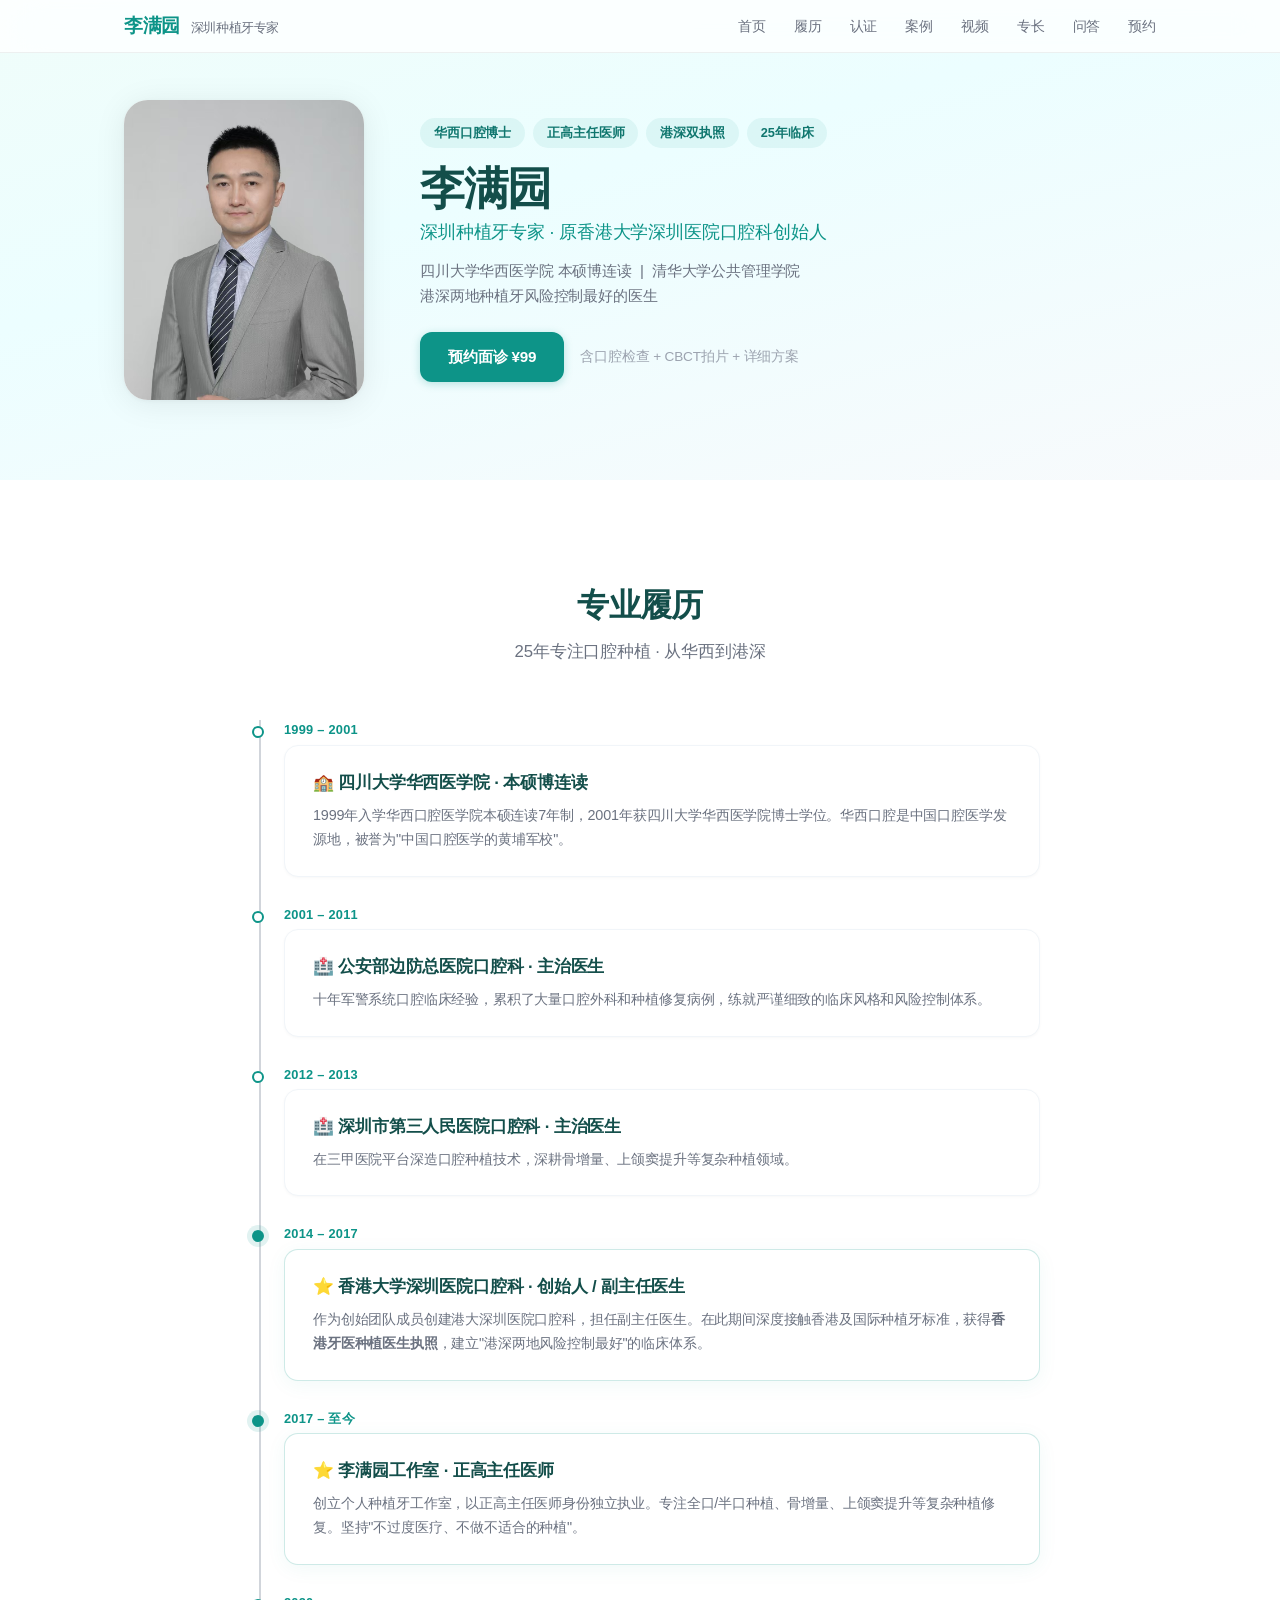
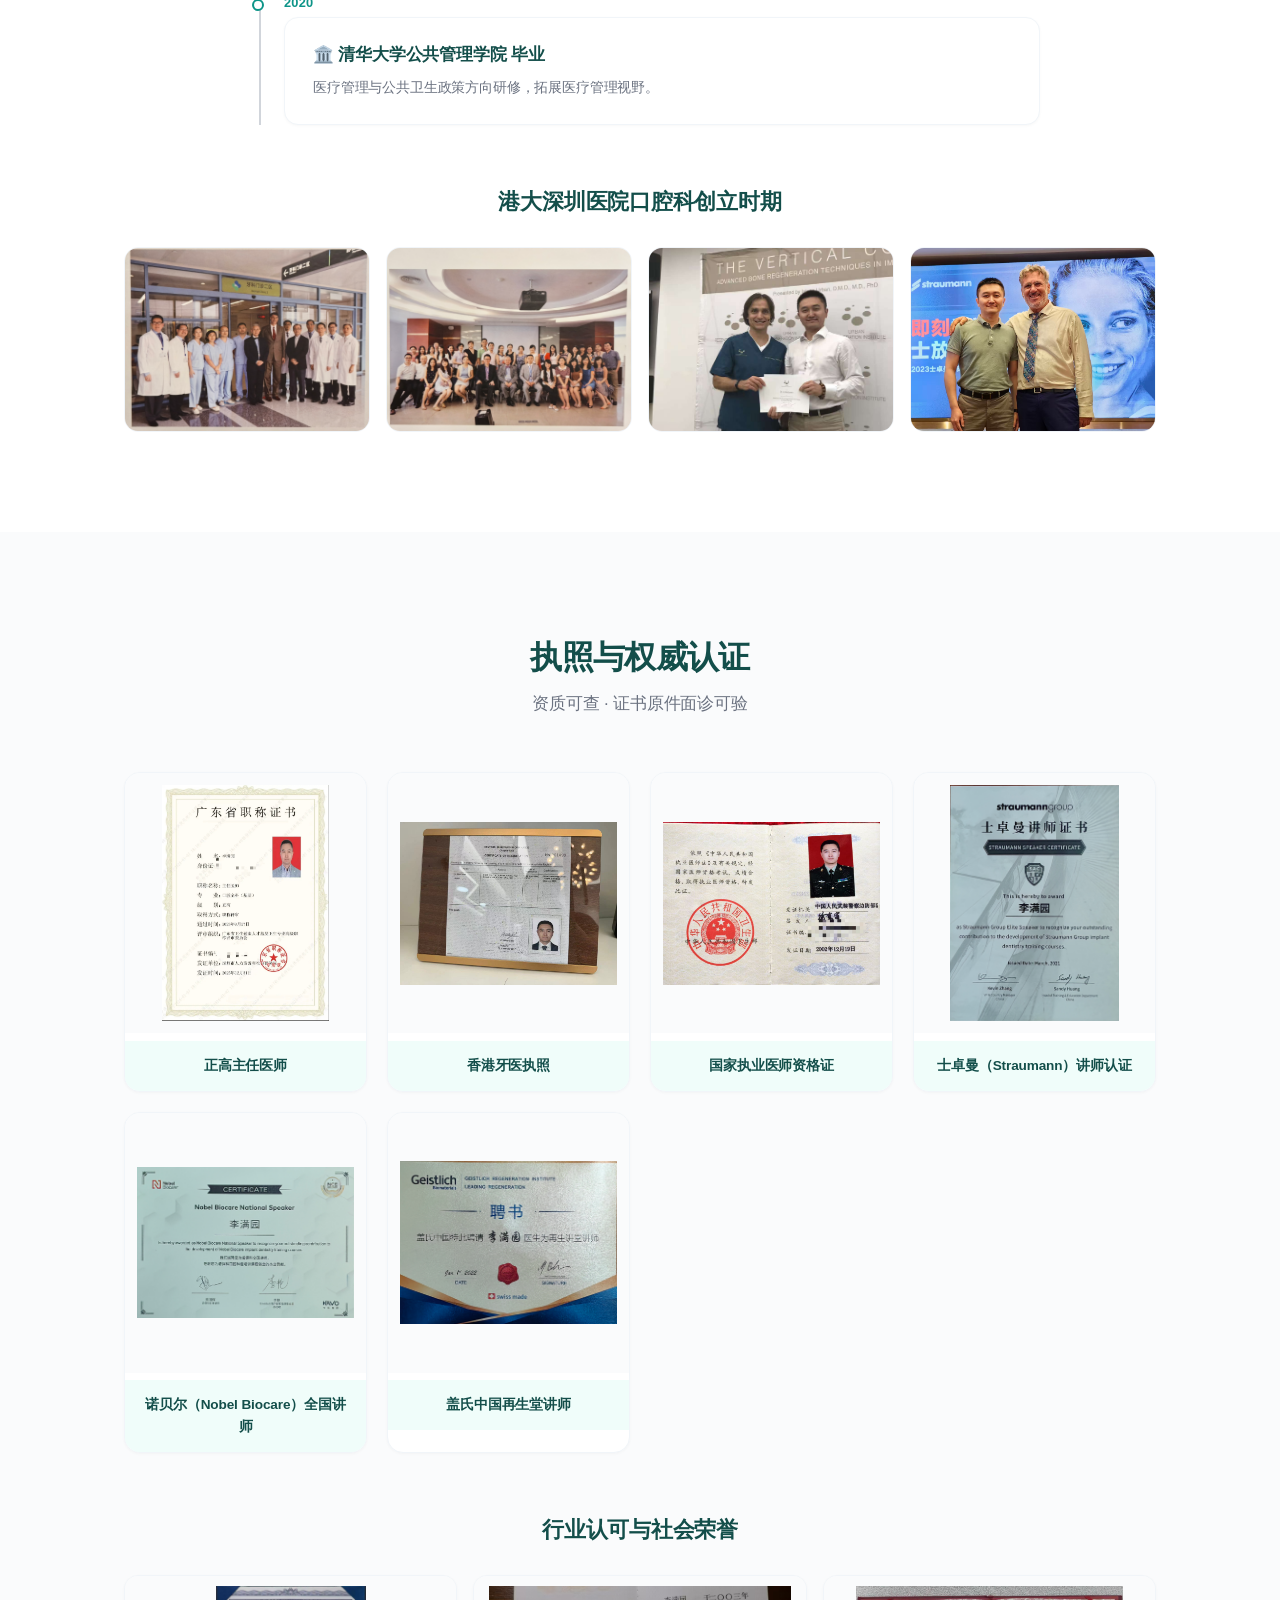
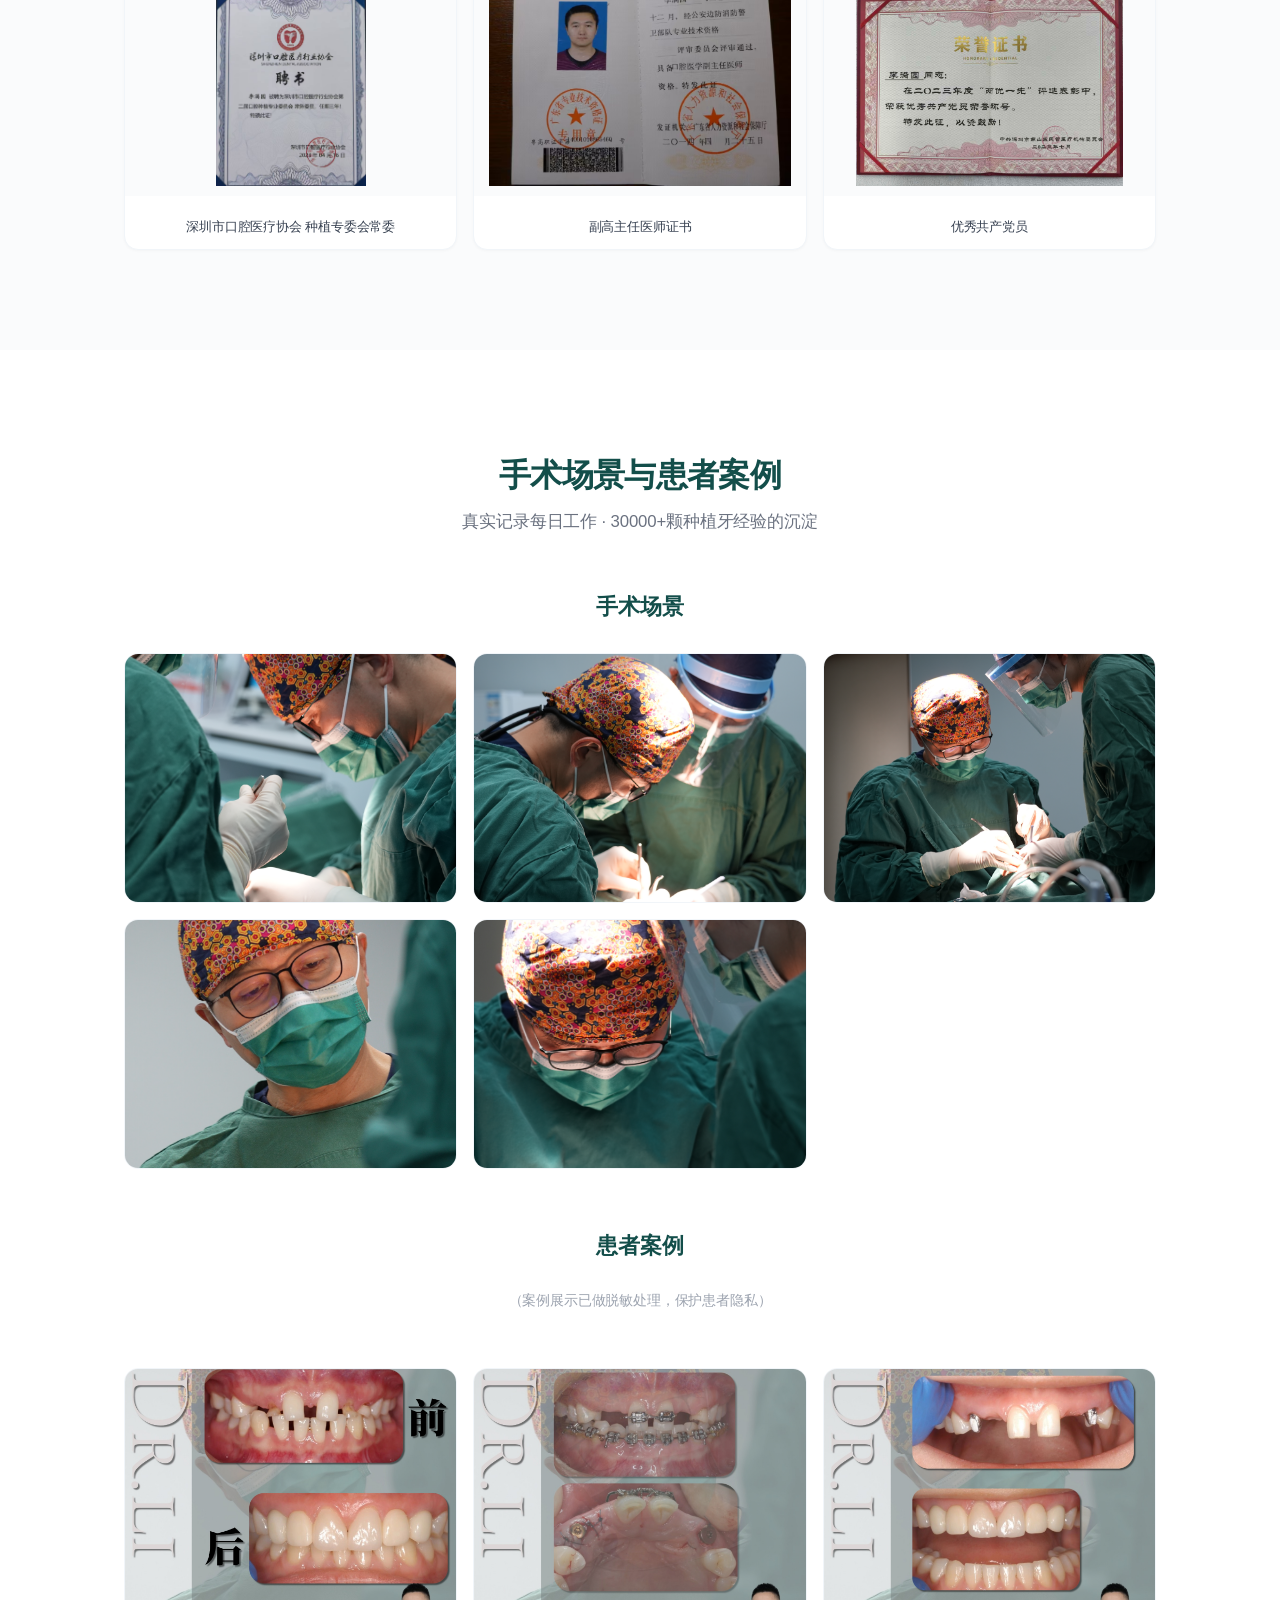
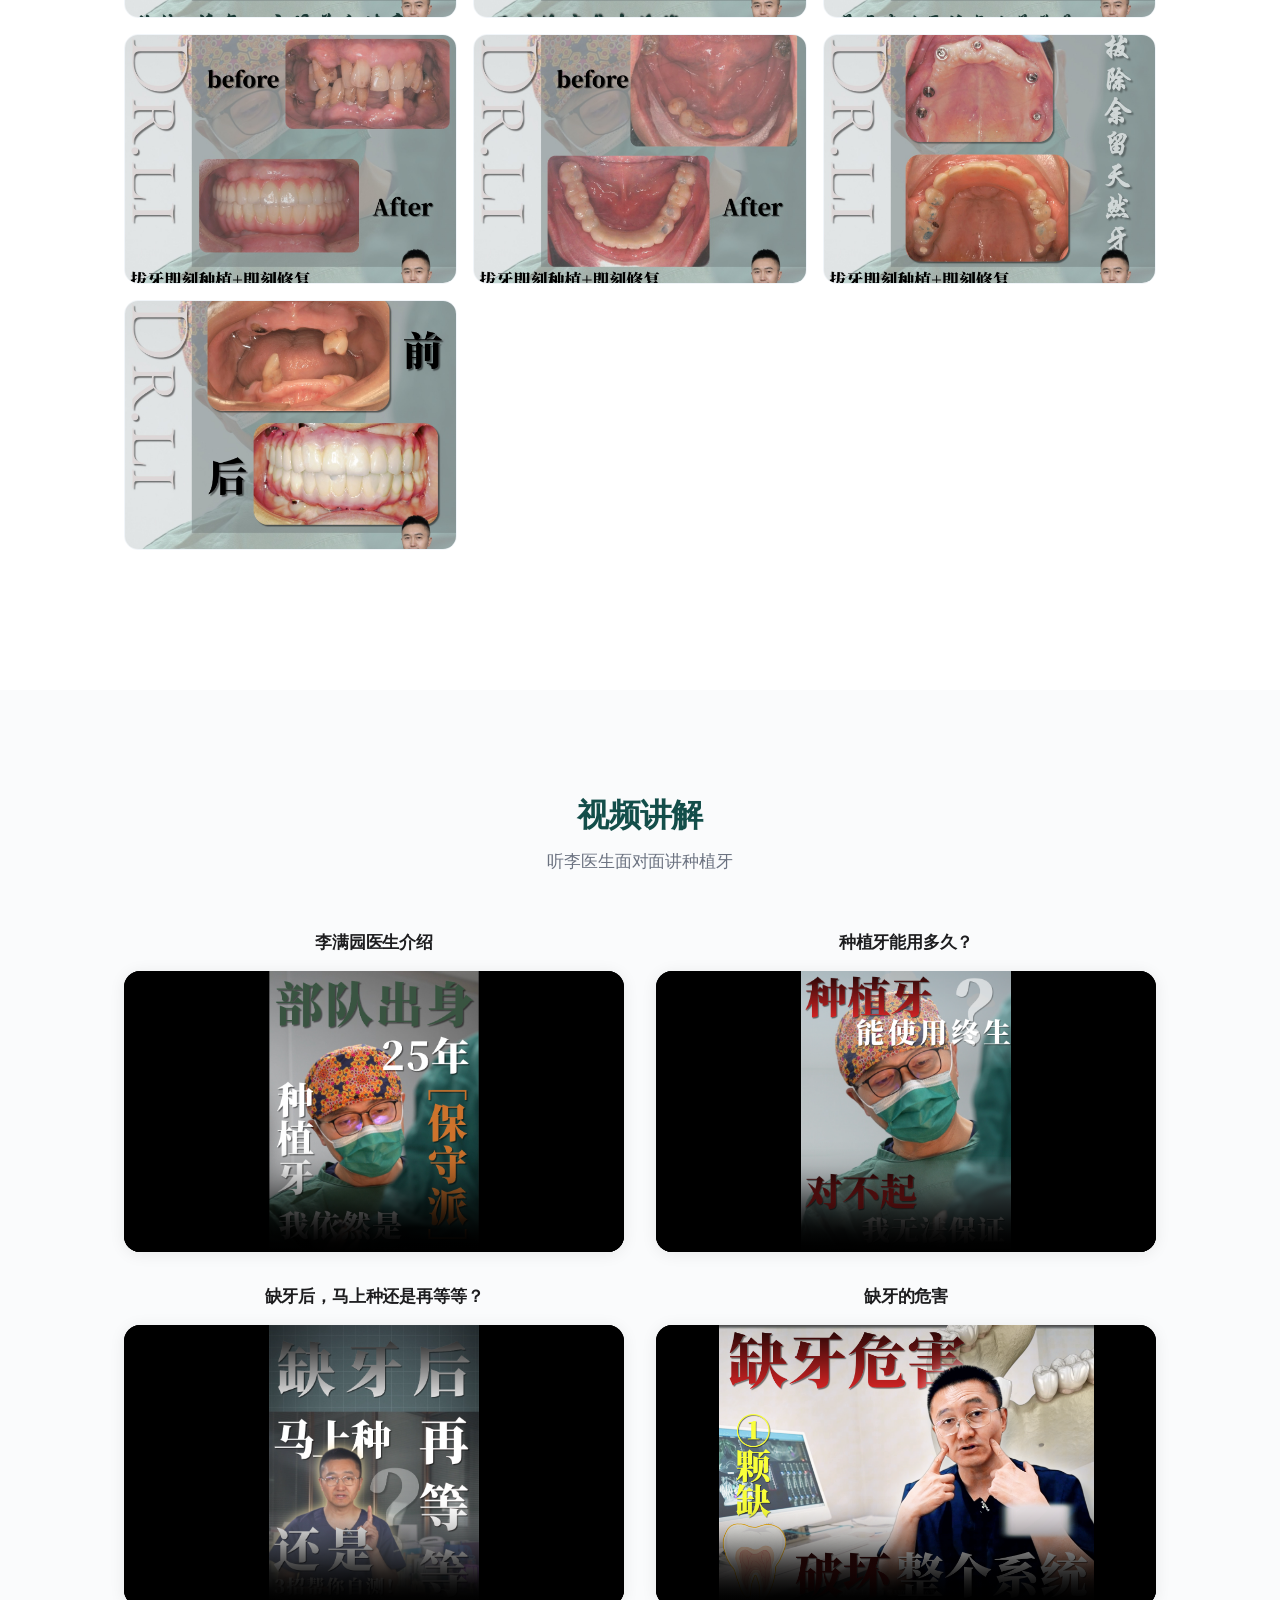
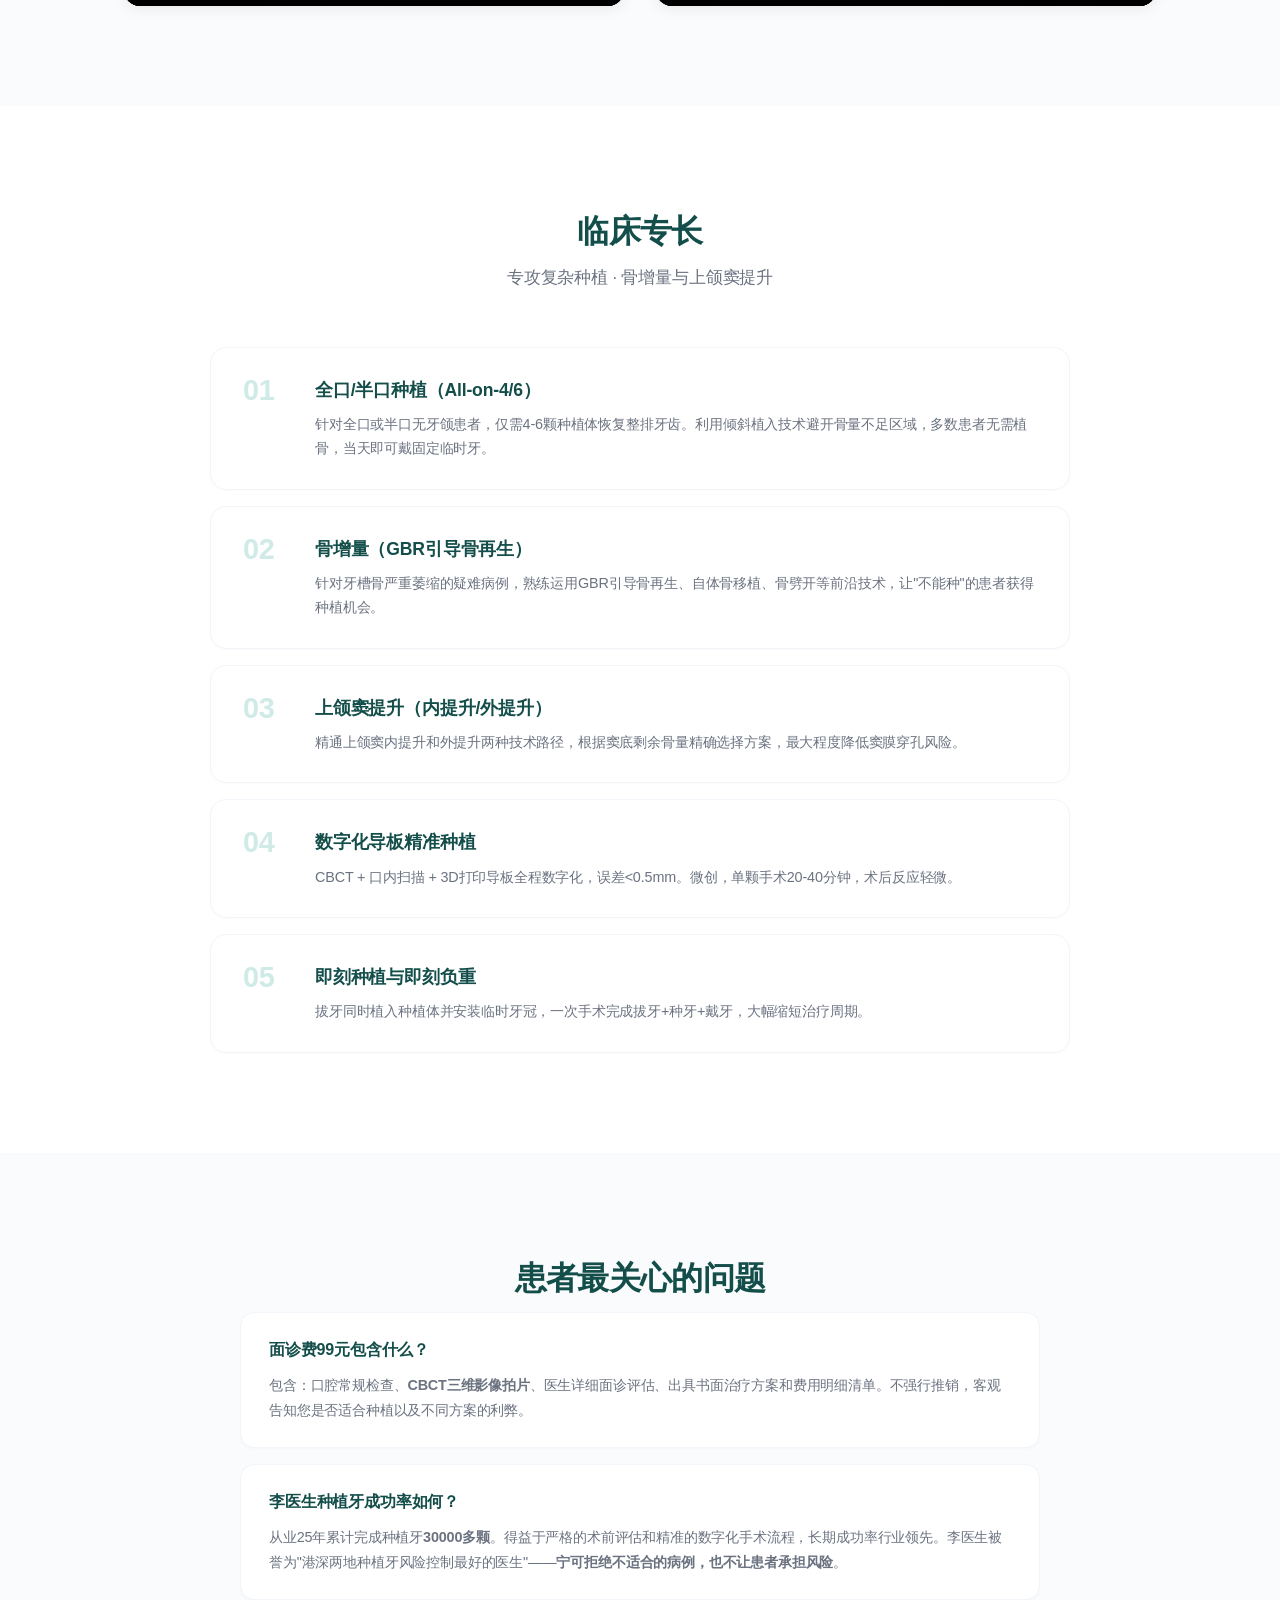
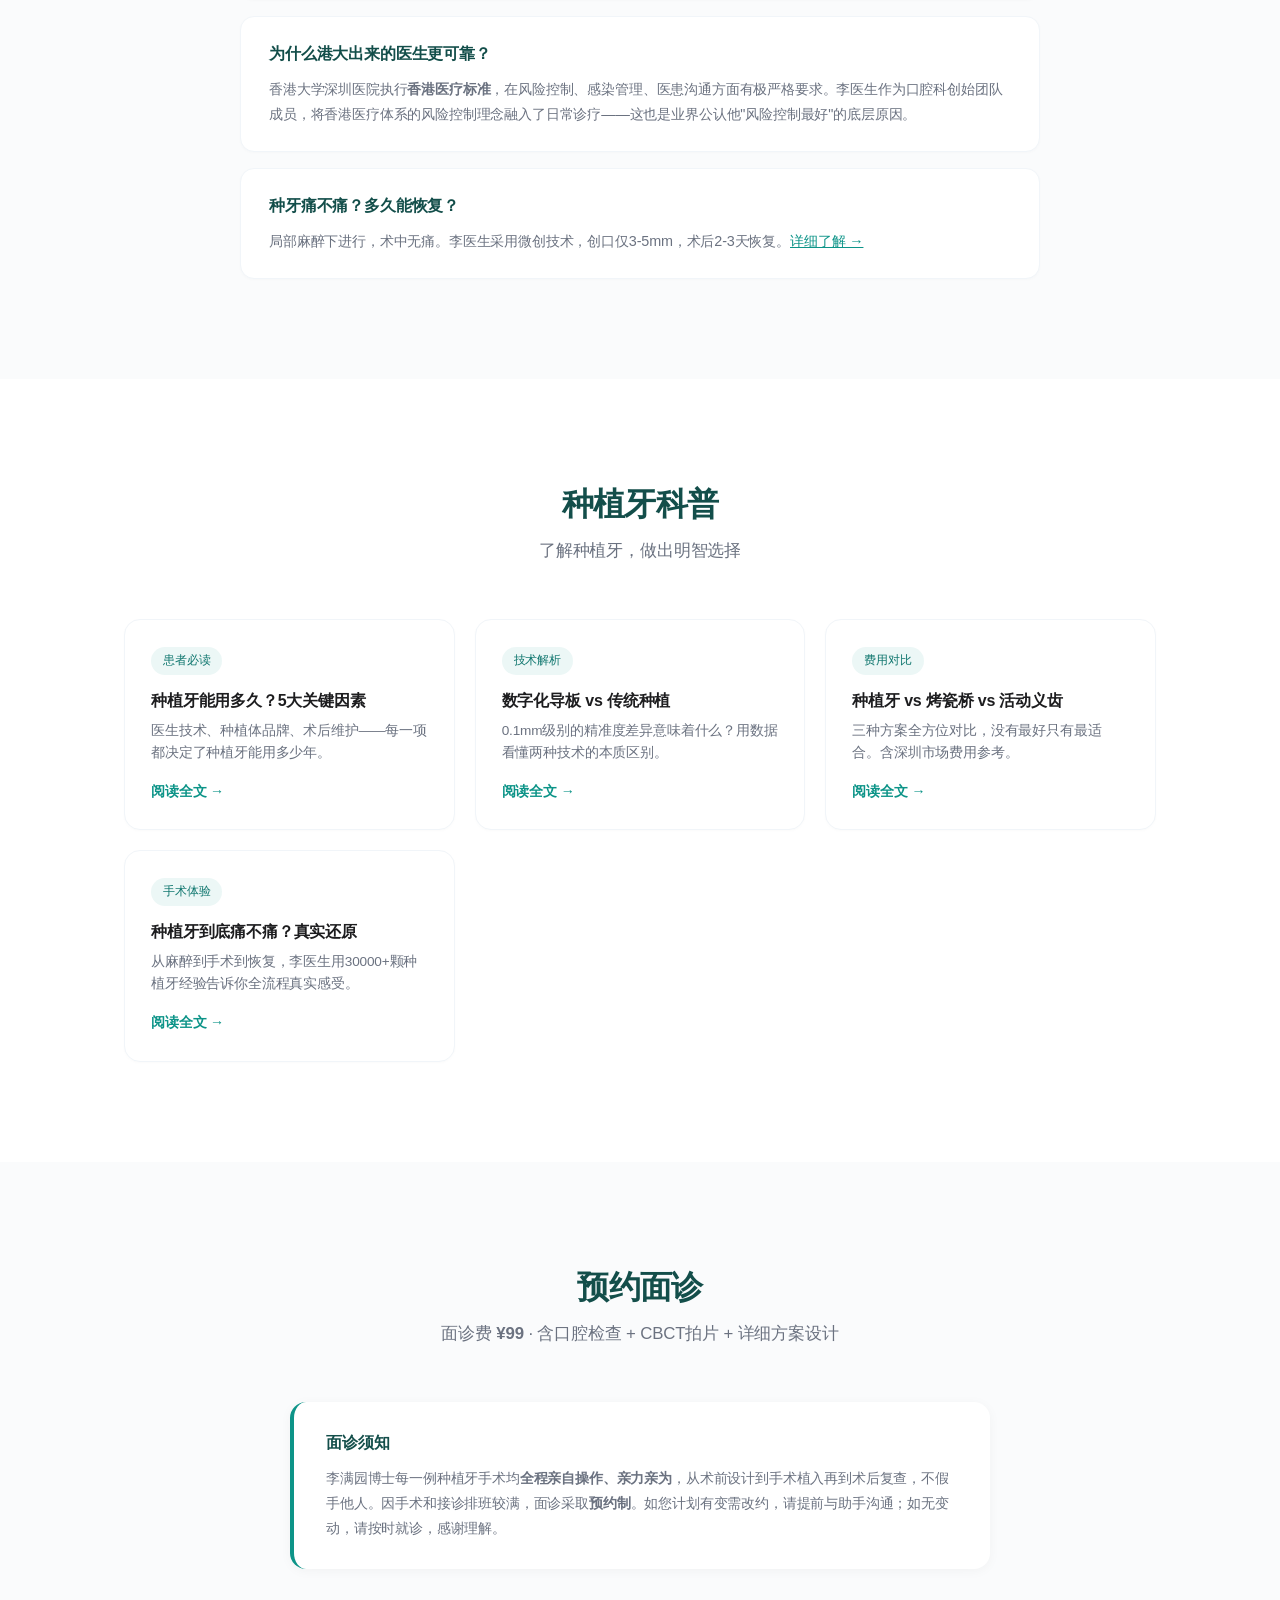
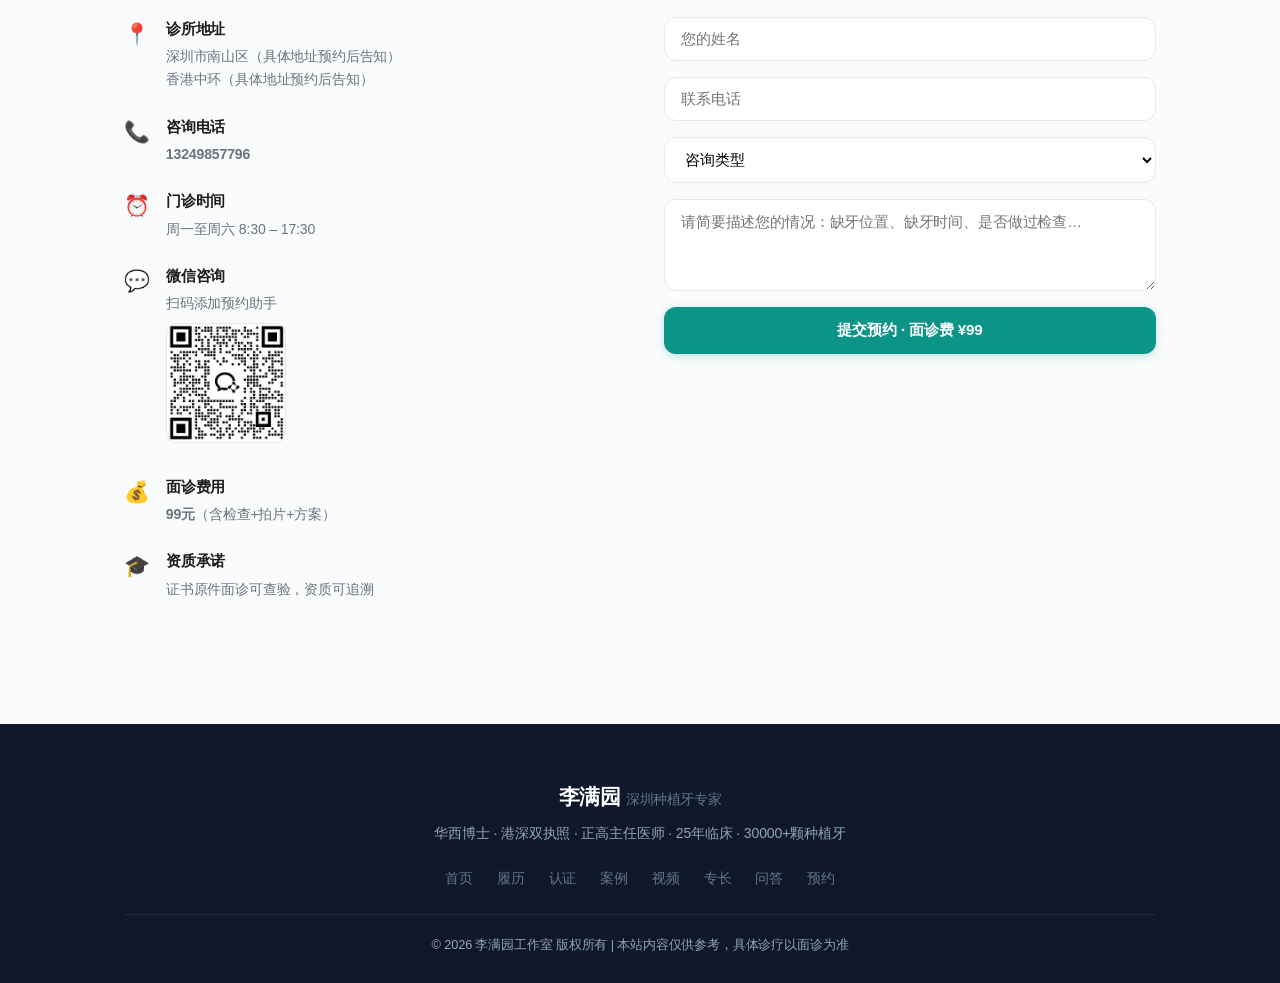
==== index.html @ b7f4e715 "李满园医生个人官网 — 深圳种植牙专家 - 首页：完整履历、认证证书、手术案例、科普视频、面诊预约 - 4篇种植牙科普文章（寿命/数字化导板/疼痛/方案对比） - 深圳种植牙医生推荐专题页 - SEO" ====
<!DOCTYPE html>
<html lang="zh-CN">
<head>
    <meta charset="UTF-8">
    <meta name="viewport" content="width=device-width, initial-scale=1.0">
    <title>李满园 | 深圳种植牙专家 — 华西博士 · 港深双执照 · 正高主任医师</title>
    <meta name="description" content="李满园，四川大学华西医学院博士，原香港大学深圳医院口腔科创始人，港深两地种植牙风险控制最好的医生。持有香港牙医种植执照，士卓曼+诺贝尔双讲师认证。面诊费99元（含拍片+方案）。">
    <meta name="keywords" content="深圳种植牙,李满园,华西口腔,香港牙医执照,种植牙专家,士卓曼讲师,诺贝尔讲师,正高主任医师,深圳种牙推荐">
    <meta name="author" content="李满园">
    <meta name="baidu-site-verification" content="请替换为百度站长平台验证码" />
    <meta name="applicable-device" content="pc,mobile">
    <meta http-equiv="Cache-Control" content="no-transform">
    <meta http-equiv="Cache-Control" content="no-siteapp">
    <meta name="format-detection" content="telephone=no">
    <link rel="canonical" href="https://limanyuan.com/">

    <meta property="og:title" content="李满园 — 深圳种植牙专家 | 华西博士 · 港深双执照">
    <meta property="og:description" content="四川大学华西医学院博士，港深两地种植牙风险控制最好的医生。">
    <meta property="og:type" content="website">
    <meta property="og:url" content="https://limanyuan.com/">
    <meta property="og:image" content="https://limanyuan.com/images/形象照1.jpg">

    <script type="application/ld+json">
    {
        "@context": "https://schema.org",
        "@type": "Person",
        "name": "李满园",
        "description": "深圳种植牙专家。四川大学华西医学院博士，原香港大学深圳医院口腔科创始人，正高主任医师，持有香港牙医种植执照。",
        "url": "https://limanyuan.com/",
        "hasCredential": [
            {"@type":"EducationalOccupationalCredential","name":"四川大学华西医学院 博士"},
            {"@type":"EducationalOccupationalCredential","name":"清华大学公共管理学院"},
            {"@type":"EducationalOccupationalCredential","name":"香港牙医种植医生执照"},
            {"@type":"EducationalOccupationalCredential","name":"正高主任医师"},
            {"@type":"EducationalOccupationalCredential","name":"士卓曼讲师认证"},
            {"@type":"EducationalOccupationalCredential","name":"诺贝尔全国讲师认证"}
        ],
        "hasOccupation": {"@type":"Occupation","name":"种植牙专科医生","occupationLocation":{"@type":"Dentist","name":"李满园工作室","address":{"@type":"PostalAddress","addressLocality":"深圳","addressRegion":"广东省"}}},
        "alumniOf": [{"@type":"CollegeOrUniversity","name":"四川大学华西医学院"},{"@type":"CollegeOrUniversity","name":"清华大学"}],
        "knowsAbout": ["种植牙","全口种植","骨增量","上颌窦提升","即刻种植"],
        "medicalSpecialty": "Dentistry"
    }
    </script>
    <script type="application/ld+json">
    {
        "@context": "https://schema.org",
        "@type": "FAQPage",
        "mainEntity": [
            {"@type":"Question","name":"深圳种植牙医生李满园的资质怎么样？","acceptedAnswer":{"@type":"Answer","text":"李满园医生是四川大学华西医学院本硕博连读博士，原香港大学深圳医院口腔科创始人、副主任医生，持有香港牙医种植医生执照，正高主任医师，士卓曼和诺贝尔双讲师认证。从业25年，累计完成30000多颗种植牙，是港深两地种植牙风险控制最好的医生之一。"}},
            {"@type":"Question","name":"李满园医生种植牙面诊费多少钱？","acceptedAnswer":{"@type":"Answer","text":"面诊费99元，包含口腔检查、CBCT拍片和详细的种植方案设计。面诊后李医生会根据您的口腔情况出具书面治疗方案和费用清单。"}},
            {"@type":"Question","name":"李满园医生擅长哪些种植牙技术？","acceptedAnswer":{"@type":"Answer","text":"李医生专攻复杂种植病例：全口/半口种植、骨增量（GBR引导骨再生）、上颌窦提升、即刻种植、数字化导板精准种植、种植修复。特别擅长骨量不足等疑难病例。"}}
        ]
    }
    </script>
    <script type="application/ld+json">
    {
        "@context": "https://schema.org",
        "@type": "Dentist","name": "李满园工作室",
        "url": "https://limanyuan.com/",
        "address": {"@type":"PostalAddress","addressLocality":"深圳","addressRegion":"广东省","streetAddress":"请填写深圳诊所具体地址"},
        "telephone": "请填写电话",
        "openingHours": "Mo-Sa 08:30-17:30",
        "priceRange": "面诊费99元",
        "areaServed": {"@type":"City","name":"深圳"}
    }
    </script>

    <link rel="stylesheet" href="css/style.css">
</head>
<body>

<!-- ===== 导航 ===== -->
<nav class="navbar" id="navbar">
    <div class="container nav-container">
        <a href="/" class="logo">李满园 <span class="logo-sub">深圳种植牙专家</span></a>
        <ul class="nav-links" id="navLinks">
            <li><a href="#home">首页</a></li>
            <li><a href="#credentials">履历</a></li>
            <li><a href="#certs">认证</a></li>
            <li><a href="#gallery">案例</a></li>
            <li><a href="#videos">视频</a></li>
            <li><a href="#skills">专长</a></li>
            <li><a href="#faq">问答</a></li>
            <li><a href="#contact">预约</a></li>
        </ul>
        <button class="mobile-menu-btn" id="menuBtn" onclick="toggleMenu()" aria-label="菜单">☰</button>
    </div>
</nav>

<!-- ================================================================== -->
<!--  HERO                                                              -->
<!-- ================================================================== -->
<header class="hero" id="home">
    <div class="container hero-content">
        <div class="hero-photo-box">
            <img src="images/形象照1.jpg" alt="李满园医生 深圳种植牙专家" onerror="this.style.display='none';this.parentElement.querySelector('.photo-placeholder').style.display='flex'">
            <div class="photo-placeholder" style="display:none"><span class="photo-icon">👨‍⚕️</span></div>
        </div>
        <div class="hero-text">
            <div class="hero-badges-top">
                <span>华西口腔博士</span><span>正高主任医师</span><span>港深双执照</span><span>25年临床</span>
            </div>
            <h1>李满园</h1>
            <p class="hero-title">深圳种植牙专家 · 原香港大学深圳医院口腔科创始人</p>
            <p class="hero-desc">四川大学华西医学院 本硕博连读 &nbsp;|&nbsp; 清华大学公共管理学院<br>港深两地种植牙风险控制最好的医生</p>
            <div class="hero-actions">
                <a href="#contact" class="btn btn-primary">预约面诊 ¥99</a>
                <span class="hero-price-note">含口腔检查 + CBCT拍片 + 详细方案</span>
            </div>
        </div>
    </div>
</header>

<!-- ================================================================== -->
<!--  专业履历 / 时间线                                                    -->
<!-- ================================================================== -->
<section class="section" id="credentials">
    <div class="container">
        <h2 class="section-title">专业履历</h2>
        <p class="section-subtitle">25年专注口腔种植 · 从华西到港深</p>

        <div class="timeline">
            <div class="timeline-item">
                <div class="timeline-year">1999 – 2001</div><div class="timeline-dot"></div>
                <div class="timeline-card">
                    <h3>🏫 四川大学华西医学院 · 本硕博连读</h3>
                    <p>1999年入学华西口腔医学院本硕连读7年制，2001年获四川大学华西医学院博士学位。华西口腔是中国口腔医学发源地，被誉为"中国口腔医学的黄埔军校"。</p>
                </div>
            </div>
            <div class="timeline-item">
                <div class="timeline-year">2001 – 2011</div><div class="timeline-dot"></div>
                <div class="timeline-card">
                    <h3>🏥 公安部边防总医院口腔科 · 主治医生</h3>
                    <p>十年军警系统口腔临床经验，累积了大量口腔外科和种植修复病例，练就严谨细致的临床风格和风险控制体系。</p>
                </div>
            </div>
            <div class="timeline-item">
                <div class="timeline-year">2012 – 2013</div><div class="timeline-dot"></div>
                <div class="timeline-card">
                    <h3>🏥 深圳市第三人民医院口腔科 · 主治医生</h3>
                    <p>在三甲医院平台深造口腔种植技术，深耕骨增量、上颌窦提升等复杂种植领域。</p>
                </div>
            </div>
            <div class="timeline-item highlight">
                <div class="timeline-year">2014 – 2017</div><div class="timeline-dot"></div>
                <div class="timeline-card">
                    <h3>⭐ 香港大学深圳医院口腔科 · 创始人 / 副主任医生</h3>
                    <p>作为创始团队成员创建港大深圳医院口腔科，担任副主任医生。在此期间深度接触香港及国际种植牙标准，获得<strong>香港牙医种植医生执照</strong>，建立"港深两地风险控制最好"的临床体系。</p>
                </div>
            </div>
            <div class="timeline-item highlight">
                <div class="timeline-year">2017 – 至今</div><div class="timeline-dot"></div>
                <div class="timeline-card">
                    <h3>⭐ 李满园工作室 · 正高主任医师</h3>
                    <p>创立个人种植牙工作室，以正高主任医师身份独立执业。专注全口/半口种植、骨增量、上颌窦提升等复杂种植修复。坚持"不过度医疗、不做不适合的种植"。</p>
                </div>
            </div>
            <div class="timeline-item">
                <div class="timeline-year">2020</div><div class="timeline-dot"></div>
                <div class="timeline-card">
                    <h3>🏛️ 清华大学公共管理学院 毕业</h3>
                    <p>医疗管理与公共卫生政策方向研修，拓展医疗管理视野。</p>
                </div>
            </div>
        </div>

        <!-- 港大时期照片 -->
        <div class="section-subsection">
            <h3 class="subsection-title">港大深圳医院口腔科创立时期</h3>
            <div class="photo-row">
                <div class="photo-item"><img src="images/港大深圳医院口腔科创立时期照片1.jpg" alt="港大深圳医院口腔科创立时期"></div>
                <div class="photo-item"><img src="images/港大深圳医院口腔科创立时期照片2.jpg" alt="港大深圳医院口腔科创立时期"></div>
                <div class="photo-item"><img src="images/大师合照1.jpg" alt="李满园医生学术交流"></div>
                <div class="photo-item"><img src="images/大师合照2.jpg" alt="李满园医生学术交流"></div>
            </div>
        </div>
    </div>
</section>

<!-- ================================================================== -->
<!--  执照与认证                                                          -->
<!-- ================================================================== -->
<section class="section section-bg" id="certs">
    <div class="container">
        <h2 class="section-title">执照与权威认证</h2>
        <p class="section-subtitle">资质可查 · 证书原件面诊可验</p>

        <!-- 核心证书卡片 -->
        <div class="cert-showcase">
            <div class="cert-img-card">
                <img src="images/正高主任医师证书.jpg" alt="正高主任医师证书">
                <span>正高主任医师</span>
            </div>
            <div class="cert-img-card">
                <img src="images/香港牙医执照.jpg" alt="香港牙医执照">
                <span>香港牙医执照</span>
            </div>
            <div class="cert-img-card">
                <img src="images/职业医师资格证-脱敏版.jpg" alt="国家执业医师资格证">
                <span>国家执业医师资格证</span>
            </div>
            <div class="cert-img-card">
                <img src="images/士卓曼讲师证书.jpg" alt="士卓曼讲师认证">
                <span>士卓曼（Straumann）讲师认证</span>
            </div>
            <div class="cert-img-card">
                <img src="images/诺贝尔讲师证书.jpg" alt="诺贝尔全国讲师认证">
                <span>诺贝尔（Nobel Biocare）全国讲师</span>
            </div>
            <div class="cert-img-card">
                <img src="images/盖氏中国再生堂讲师证书.jpg" alt="盖氏中国再生堂讲师">
                <span>盖氏中国再生堂讲师</span>
            </div>
        </div>

        <!-- 更多荣誉 -->
        <div class="section-subsection">
            <h3 class="subsection-title">行业认可与社会荣誉</h3>
            <div class="honor-grid">
                <div class="honor-card">
                    <img src="images/深圳市口腔医疗协会种植专委会常委.jpg" alt="种植专委会常委">
                    <span>深圳市口腔医疗协会 种植专委会常委</span>
                </div>
                <div class="honor-card">
                    <img src="images/副高主任医师证书.jpg" alt="副高主任医师证书">
                    <span>副高主任医师证书</span>
                </div>
                <div class="honor-card">
                    <img src="images/优秀共产党员.jpg" alt="优秀共产党员">
                    <span>优秀共产党员</span>
                </div>
            </div>
        </div>
    </div>
</section>

<!-- ================================================================== -->
<!--  手术场景 + 患者案例                                                   -->
<!-- ================================================================== -->
<section class="section" id="gallery">
    <div class="container">
        <h2 class="section-title">手术场景与患者案例</h2>
        <p class="section-subtitle">真实记录每日工作 · 30000+颗种植牙经验的沉淀</p>

        <!-- 手术场景 -->
        <h3 class="subsection-title">手术场景</h3>
        <div class="photo-gallery">
            <div class="photo-slot"><img src="images/手术场景1.JPG" alt="种植牙手术场景"></div>
            <div class="photo-slot"><img src="images/手术场景2.JPG" alt="种植牙手术场景"></div>
            <div class="photo-slot"><img src="images/手术场景3.JPG" alt="数字化导板种植手术"></div>
            <div class="photo-slot"><img src="images/手术场景4.png" alt="种植牙手术"></div>
            <div class="photo-slot"><img src="images/手术场景5.JPG" alt="种植牙手术"></div>
        </div>

        <!-- 患者案例 -->
        <div class="section-subsection">
            <h3 class="subsection-title">患者案例</h3>
            <p class="section-subtitle" style="font-size:0.85rem;color:#9ca3af">（案例展示已做脱敏处理，保护患者隐私）</p>
            <div class="photo-gallery">
                <div class="photo-slot"><img src="images/案例1.jpg" alt="种植牙案例"></div>
                <div class="photo-slot"><img src="images/案例2.jpg" alt="种植牙案例"></div>
                <div class="photo-slot"><img src="images/案例3.jpg" alt="种植牙案例"></div>
                <div class="photo-slot"><img src="images/案例4.jpg" alt="种植牙案例"></div>
                <div class="photo-slot"><img src="images/案例5.jpg" alt="种植牙案例"></div>
                <div class="photo-slot"><img src="images/案例6.jpg" alt="种植牙案例"></div>
                <div class="photo-slot"><img src="images/案例7.jpg" alt="种植牙案例"></div>
            </div>
        </div>
    </div>
</section>

<!-- ================================================================== -->
<!--  视频讲解                                                            -->
<!-- ================================================================== -->
<section class="section section-bg" id="videos">
    <div class="container">
        <h2 class="section-title">视频讲解</h2>
        <p class="section-subtitle">听李医生面对面讲种植牙</p>

        <div class="video-section">
            <div class="video-card">
                <h3>李满园医生介绍</h3>
                <div class="video-slot">
                    <video controls preload="none" poster="images/李满园介绍视频封面.jpg">
                        <source src="images/李满园介绍视频.mp4" type="video/mp4">
                        您的浏览器不支持视频播放
                    </video>
                </div>
            </div>
            <div class="video-card">
                <h3>种植牙能用多久？</h3>
                <div class="video-slot">
                    <video controls preload="none" poster="images/李满园科普视频：种植牙寿命（封面）.png">
                        <source src="images/李满园科普视频：种植牙寿命.mp4" type="video/mp4">
                    </video>
                </div>
            </div>
            <div class="video-card">
                <h3>缺牙后，马上种还是再等等？</h3>
                <div class="video-slot">
                    <video controls preload="none" poster="images/李满园科普视频：缺牙后，马上种，还是再等等（封面）.png">
                        <source src="images/李满园科普视频：缺牙后，马上种，还是再等等.mp4" type="video/mp4">
                    </video>
                </div>
            </div>
            <div class="video-card">
                <h3>缺牙的危害</h3>
                <div class="video-slot">
                    <video controls preload="none" poster="images/李满园科普视频：缺牙的危害（封面）.png">
                        <source src="images/李满园科普视频：缺牙的危害.mp4" type="video/mp4">
                    </video>
                </div>
            </div>
        </div>
    </div>
</section>

<!-- ================================================================== -->
<!--  临床专长                                                            -->
<!-- ================================================================== -->
<section class="section" id="skills">
    <div class="container">
        <h2 class="section-title">临床专长</h2>
        <p class="section-subtitle">专攻复杂种植 · 骨增量与上颌窦提升</p>
        <div class="skills-list">
            <div class="skill-item"><div class="skill-num">01</div><div class="skill-body"><h3>全口/半口种植（All-on-4/6）</h3><p>针对全口或半口无牙颌患者，仅需4-6颗种植体恢复整排牙齿。利用倾斜植入技术避开骨量不足区域，多数患者无需植骨，当天即可戴固定临时牙。</p></div></div>
            <div class="skill-item"><div class="skill-num">02</div><div class="skill-body"><h3>骨增量（GBR引导骨再生）</h3><p>针对牙槽骨严重萎缩的疑难病例，熟练运用GBR引导骨再生、自体骨移植、骨劈开等前沿技术，让"不能种"的患者获得种植机会。</p></div></div>
            <div class="skill-item"><div class="skill-num">03</div><div class="skill-body"><h3>上颌窦提升（内提升/外提升）</h3><p>精通上颌窦内提升和外提升两种技术路径，根据窦底剩余骨量精确选择方案，最大程度降低窦膜穿孔风险。</p></div></div>
            <div class="skill-item"><div class="skill-num">04</div><div class="skill-body"><h3>数字化导板精准种植</h3><p>CBCT + 口内扫描 + 3D打印导板全程数字化，误差&lt;0.5mm。微创，单颗手术20-40分钟，术后反应轻微。</p></div></div>
            <div class="skill-item"><div class="skill-num">05</div><div class="skill-body"><h3>即刻种植与即刻负重</h3><p>拔牙同时植入种植体并安装临时牙冠，一次手术完成拔牙+种牙+戴牙，大幅缩短治疗周期。</p></div></div>
        </div>
    </div>
</section>

<!-- ================================================================== -->
<!--  FAQ                                                               -->
<!-- ================================================================== -->
<section class="section section-bg" id="faq">
    <div class="container">
        <h2 class="section-title">患者最关心的问题</h2>
        <div class="faq-list">
            <div class="faq-item"><h3>面诊费99元包含什么？</h3><p>包含：口腔常规检查、<strong>CBCT三维影像拍片</strong>、医生详细面诊评估、出具书面治疗方案和费用明细清单。不强行推销，客观告知您是否适合种植以及不同方案的利弊。</p></div>
            <div class="faq-item"><h3>李医生种植牙成功率如何？</h3><p>从业25年累计完成种植牙<strong>30000多颗</strong>。得益于严格的术前评估和精准的数字化手术流程，长期成功率行业领先。李医生被誉为"港深两地种植牙风险控制最好的医生"——<strong>宁可拒绝不适合的病例，也不让患者承担风险</strong>。</p></div>
            <div class="faq-item"><h3>为什么港大出来的医生更可靠？</h3><p>香港大学深圳医院执行<strong>香港医疗标准</strong>，在风险控制、感染管理、医患沟通方面有极严格要求。李医生作为口腔科创始团队成员，将香港医疗体系的风险控制理念融入了日常诊疗——这也是业界公认他"风险控制最好"的底层原因。</p></div>
            <div class="faq-item"><h3>种牙痛不痛？多久能恢复？</h3><p>局部麻醉下进行，术中无痛。李医生采用微创技术，创口仅3-5mm，术后2-3天恢复。<a href="articles/implant-pain.html">详细了解 →</a></p></div>
        </div>
    </div>
</section>

<!-- ================================================================== -->
<!--  科普文章                                                            -->
<!-- ================================================================== -->
<section class="section" id="articles">
    <div class="container">
        <h2 class="section-title">种植牙科普</h2>
        <p class="section-subtitle">了解种植牙，做出明智选择</p>
        <div class="articles-grid">
            <article class="article-card"><div class="article-tag">患者必读</div><h3>种植牙能用多久？5大关键因素</h3><p class="article-excerpt">医生技术、种植体品牌、术后维护——每一项都决定了种植牙能用多少年。</p><a href="articles/implant-lifespan.html" class="article-link">阅读全文 →</a></article>
            <article class="article-card"><div class="article-tag">技术解析</div><h3>数字化导板 vs 传统种植</h3><p class="article-excerpt">0.1mm级别的精准度差异意味着什么？用数据看懂两种技术的本质区别。</p><a href="articles/digital-guide-vs-traditional.html" class="article-link">阅读全文 →</a></article>
            <article class="article-card"><div class="article-tag">费用对比</div><h3>种植牙 vs 烤瓷桥 vs 活动义齿</h3><p class="article-excerpt">三种方案全方位对比，没有最好只有最适合。含深圳市场费用参考。</p><a href="articles/implant-vs-bridge-vs-denture.html" class="article-link">阅读全文 →</a></article>
            <article class="article-card"><div class="article-tag">手术体验</div><h3>种植牙到底痛不痛？真实还原</h3><p class="article-excerpt">从麻醉到手术到恢复，李医生用30000+颗种植牙经验告诉你全流程真实感受。</p><a href="articles/implant-pain.html" class="article-link">阅读全文 →</a></article>
        </div>
    </div>
</section>

<!-- ================================================================== -->
<!--  面诊预约                                                            -->
<!-- ================================================================== -->
<section class="section section-bg" id="contact">
    <div class="container">
        <h2 class="section-title">预约面诊</h2>
        <p class="section-subtitle">面诊费 <strong>¥99</strong> · 含口腔检查 + CBCT拍片 + 详细方案设计</p>

        <!-- 面诊须知 -->
        <div class="notice-box">
            <h4>面诊须知</h4>
            <p>李满园博士每一例种植牙手术均<strong>全程亲自操作、亲力亲为</strong>，从术前设计到手术植入再到术后复查，不假手他人。因手术和接诊排班较满，面诊采取<strong>预约制</strong>。如您计划有变需改约，请提前与助手沟通；如无变动，请按时就诊，感谢理解。</p>
        </div>

        <div class="contact-grid">
            <div class="contact-info">
                <div class="contact-item"><span class="contact-icon">📍</span><div><h4>诊所地址</h4><p>深圳市南山区（具体地址预约后告知）<br>香港中环（具体地址预约后告知）</p></div></div>
                <div class="contact-item"><span class="contact-icon">📞</span><div><h4>咨询电话</h4><p><strong>13249857796</strong></p></div></div>
                <div class="contact-item"><span class="contact-icon">⏰</span><div><h4>门诊时间</h4><p>周一至周六 8:30 – 17:30</p></div></div>
                <div class="contact-item"><span class="contact-icon">💬</span><div><h4>微信咨询</h4><p>扫码添加预约助手</p><img src="images/预约助理二维码.png" alt="预约助手微信二维码" class="qr-code"></div></div>
                <div class="contact-item"><span class="contact-icon">💰</span><div><h4>面诊费用</h4><p><strong>99元</strong>（含检查+拍片+方案）</p></div></div>
                <div class="contact-item"><span class="contact-icon">🎓</span><div><h4>资质承诺</h4><p>证书原件面诊可查验，资质可追溯</p></div></div>
            </div>
            <form class="contact-form" id="contactForm" onsubmit="return false;">
                <input type="text" id="cName" placeholder="您的姓名" required>
                <input type="tel" id="cPhone" placeholder="联系电话" required>
                <select id="cType" required>
                    <option value="">咨询类型</option><option>单颗种植牙</option><option>多颗种植牙</option><option>全口/半口种植</option><option>骨增量/上颌窦提升</option><option>即刻种植</option><option>其他咨询</option>
                </select>
                <textarea id="cMsg" rows="4" placeholder="请简要描述您的情况：缺牙位置、缺牙时间、是否做过检查…" required></textarea>
                <button type="button" class="btn btn-primary btn-full" onclick="handleFormSubmit()">提交预约 · 面诊费 ¥99</button>
            </form>
        </div>
    </div>
</section>

<!-- ================================================================== -->
<!--  页脚                                                               -->
<!-- ================================================================== -->
<footer class="footer">
    <div class="container footer-content">
        <div class="footer-info">
            <h3>李满园 <span>深圳种植牙专家</span></h3>
            <p>华西博士 · 港深双执照 · 正高主任医师 · 25年临床 · 30000+颗种植牙</p>
        </div>
        <div class="footer-links">
            <a href="/">首页</a><a href="#credentials">履历</a><a href="#certs">认证</a><a href="#gallery">案例</a><a href="#videos">视频</a><a href="#skills">专长</a><a href="#faq">问答</a><a href="#contact">预约</a>
        </div>
        <div class="footer-bottom"><p>&copy; 2026 李满园工作室 版权所有 | 本站内容仅供参考，具体诊疗以面诊为准</p></div>
    </div>
</footer>

<button class="back-to-top" id="backToTop" onclick="window.scrollTo({top:0,behavior:'smooth'})" aria-label="回到顶部">↑</button>
<!-- 微信二维码弹窗 -->
<div id="wechatModal" class="wechat-modal" onclick="closeWechatModal(event)">
    <div class="wechat-modal-card" onclick="event.stopPropagation()">
        <button class="wechat-modal-close" onclick="closeWechatModal()">&times;</button>
        <h3>扫码添加预约助手</h3>
        <p>李满园医生团队将通过微信与您沟通</p>
        <img src="images/预约助理二维码.png" alt="预约助手微信二维码" class="wechat-qr-img">
        <p class="wechat-modal-tip">面诊费 ¥99（含检查+拍片+方案）<br>深圳南山 / 香港中环</p>
    </div>
</div>

<script src="css/app.js"></script>
<!-- 百度自动推送 -->
<script>
(function(){
    var bp = document.createElement('script');
    var curProtocol = window.location.protocol.split(':')[0];
    if (curProtocol === 'https') {
        bp.src = 'https://zz.bdstatic.com/linksubmit/push.js';
    } else {
        bp.src = 'http://push.zhanzhang.baidu.com/push.js';
    }
    var s = document.getElementsByTagName("script")[0];
    s.parentNode.insertBefore(bp, s);
})();
</script>
</body>
</html>
---- css/style.css ----
/* ═══════════════════════════════════════════════════════
   Apple 风格 · 医疗感 · 精致
   ═══════════════════════════════════════════════════════ */

/* ── 全局 ────────────────────────────────── */
*, *::before, *::after { margin: 0; padding: 0; box-sizing: border-box; }
html { scroll-behavior: smooth; -webkit-font-smoothing: antialiased; }
body {
    font-family: -apple-system, BlinkMacSystemFont, "SF Pro Display", "PingFang SC", "Microsoft YaHei", sans-serif;
    color: #1d1d1f; background: #fff; line-height: 1.6; letter-spacing: -0.01em;
}
.container { max-width: 1080px; margin: 0 auto; padding: 0 24px; }

/* ── 导航 ────────────────────────────────── */
.navbar {
    position: fixed; top: 0; width: 100%; z-index: 1000;
    background: rgba(255,255,255,0.82); backdrop-filter: saturate(180%) blur(20px);
    -webkit-backdrop-filter: saturate(180%) blur(20px);
    border-bottom: 1px solid rgba(0,0,0,0.06);
    transition: box-shadow 0.3s;
}
.navbar.scrolled { box-shadow: 0 1px 8px rgba(0,0,0,0.04); }
.nav-container { display: flex; align-items: center; justify-content: space-between; height: 52px; }
.logo { font-size: 1.2rem; font-weight: 700; color: #0d9488; text-decoration: none; letter-spacing: -0.02em; }
.logo-sub { font-size: 0.8rem; font-weight: 400; color: #6b7280; margin-left: 6px; }
.nav-links { display: flex; gap: 28px; list-style: none; }
.nav-links a {
    text-decoration: none; color: #6b7280; font-size: 0.85rem; font-weight: 500;
    transition: color 0.15s; letter-spacing: -0.01em;
}
.nav-links a:hover { color: #0d9488; }
.mobile-menu-btn { display: none; background: none; border: none; font-size: 1.4rem; cursor: pointer; color: #374151; }

/* ── Hero ────────────────────────────────── */
.hero {
    padding: 100px 0 80px;
    background: linear-gradient(165deg, #f0fdfa 0%, #ecfeff 40%, #f8fafc 100%);
}
.hero-content { display: flex; align-items: center; gap: 56px; flex-wrap: wrap; justify-content: center; }

.hero-photo-box {
    width: 240px; height: 300px; min-width: 240px; border-radius: 24px; overflow: hidden;
    background: #fff; box-shadow: 0 4px 32px rgba(0,0,0,0.08), 0 1px 4px rgba(0,0,0,0.04);
    transition: transform 0.3s ease, box-shadow 0.3s ease;
}
.hero-photo-box:hover { transform: translateY(-4px); box-shadow: 0 12px 40px rgba(0,0,0,0.12); }
.hero-photo-box img {
    width: 100%; height: 100%; object-fit: cover; object-position: top;
    display: block;
}
.photo-placeholder { width: 100%; height: 100%; display: flex; flex-direction: column; align-items: center; justify-content: center; color: #9ca3af; background: #f9fafb; }

.hero-text { flex: 1; min-width: 300px; }
.hero-badges-top { display: flex; gap: 8px; flex-wrap: wrap; margin-bottom: 16px; }
.hero-badges-top span {
    background: rgba(13,148,136,0.08); color: #0f766e; padding: 5px 14px;
    border-radius: 20px; font-size: 0.8rem; font-weight: 600; letter-spacing: -0.01em;
}
.hero h1 { font-size: 2.8rem; font-weight: 700; color: #134e4a; margin-bottom: 4px; letter-spacing: -0.03em; line-height: 1.1; }
.hero-title { font-size: 1.1rem; color: #0d9488; margin-bottom: 12px; font-weight: 500; }
.hero-desc { font-size: 0.95rem; color: #6b7280; margin-bottom: 24px; line-height: 1.65; }
.hero-actions { display: flex; align-items: center; gap: 16px; flex-wrap: wrap; }
.hero-price-note { font-size: 0.85rem; color: #9ca3af; }
.hero-badges { display: flex; justify-content: center; gap: 10px; flex-wrap: wrap; margin-bottom: 28px; }
.hero-badges span { background: rgba(13,148,136,0.08); color: #0f766e; padding: 5px 14px; border-radius: 20px; font-size: 0.82rem; font-weight: 500; }

/* ── 按钮 ────────────────────────────────── */
.btn {
    display: inline-block; padding: 13px 28px; border-radius: 12px;
    font-size: 0.95rem; font-weight: 600; cursor: pointer; transition: all 0.25s;
    text-decoration: none; border: none; letter-spacing: -0.01em;
}
.btn-primary {
    background: #0d9488; color: #fff;
    box-shadow: 0 2px 8px rgba(13,148,136,0.25);
}
.btn-primary:hover { background: #0f766e; transform: translateY(-1px); box-shadow: 0 6px 20px rgba(13,148,136,0.35); }
.btn-primary:active { transform: scale(0.98); }
.btn-full { width: 100%; text-align: center; }

/* ── 通用区块 ────────────────────────────── */
.section { padding: 100px 0; }
.section-bg { background: #fafbfc; }
.section-title {
    font-size: 2rem; text-align: center; color: #134e4a;
    margin-bottom: 8px; letter-spacing: -0.02em; font-weight: 700;
}
.section-subtitle { text-align: center; color: #6b7280; margin-bottom: 56px; font-size: 1.05rem; line-height: 1.5; }

/* ── 时间线 ──────────────────────────────── */
.timeline { position: relative; padding-left: 44px; margin: 36px 0; max-width: 800px; margin-left: auto; margin-right: auto; }
.timeline::before { content: ''; position: absolute; left: 19px; top: 0; bottom: 0; width: 1.5px; background: #d1d5db; }
.timeline-item { position: relative; margin-bottom: 28px; }
.timeline-year { font-size: 0.8rem; font-weight: 700; color: #0d9488; margin-bottom: 4px; letter-spacing: 0.02em; }
.timeline-dot { position: absolute; left: -32px; top: 6px; width: 12px; height: 12px; border-radius: 50%; background: #fff; border: 2.5px solid #0d9488; }
.timeline-item.highlight .timeline-dot { background: #0d9488; border-color: #0d9488; box-shadow: 0 0 0 5px rgba(13,148,136,0.12); }
.timeline-card { background: #fff; padding: 24px 28px; border-radius: 14px; border: 1px solid #f1f5f9; transition: all 0.2s; box-shadow: 0 1px 3px rgba(0,0,0,0.03); }
.timeline-item.highlight .timeline-card { border-color: rgba(13,148,136,0.2); box-shadow: 0 4px 20px rgba(13,148,136,0.06); }
.timeline-card h3 { font-size: 1.05rem; color: #134e4a; margin-bottom: 6px; letter-spacing: -0.01em; }
.timeline-card p { font-size: 0.9rem; color: #6b7280; line-height: 1.7; }

/* ── 子区块 ──────────────────────────────── */
.section-subsection { margin-top: 60px; }
.subsection-title { font-size: 1.35rem; color: #134e4a; text-align: center; margin-bottom: 28px; font-weight: 700; letter-spacing: -0.01em; }

/* ── 照片行 / 画廊 ────────────────────────── */
.photo-row { display: grid; grid-template-columns: repeat(auto-fit, minmax(240px, 1fr)); gap: 16px; }
.photo-item { aspect-ratio: 4/3; border-radius: 14px; overflow: hidden; border: 1px solid #f1f5f9; transition: transform 0.3s, box-shadow 0.3s; }
.photo-item:hover { transform: translateY(-3px); box-shadow: 0 12px 32px rgba(0,0,0,0.08); }
.photo-item img { width: 100%; height: 100%; object-fit: cover; display: block; }

.photo-gallery { display: grid; grid-template-columns: repeat(auto-fit, minmax(260px, 1fr)); gap: 16px; margin-bottom: 40px; }
.photo-slot { aspect-ratio: 4/3; border-radius: 14px; overflow: hidden; border: 1px solid #f1f5f9; transition: transform 0.3s, box-shadow 0.3s; }
.photo-slot:hover { transform: translateY(-3px); box-shadow: 0 12px 32px rgba(0,0,0,0.08); }
.photo-slot img { width: 100%; height: 100%; object-fit: cover; display: block; }

/* ── 证书展示 ────────────────────────────── */
.cert-showcase { display: grid; grid-template-columns: repeat(auto-fit, minmax(240px, 1fr)); gap: 20px; }
.cert-img-card {
    background: #fff; border-radius: 16px; overflow: hidden;
    border: 1px solid #f1f5f9; text-align: center;
    box-shadow: 0 1px 3px rgba(0,0,0,0.03);
    transition: transform 0.3s, box-shadow 0.3s;
}
.cert-img-card:hover { transform: translateY(-4px); box-shadow: 0 12px 32px rgba(0,0,0,0.08); }
.cert-img-card img { width: 100%; height: 260px; object-fit: contain; background: #fafbfc; padding: 12px; }
.cert-img-card span { display: block; padding: 14px; font-size: 0.85rem; font-weight: 600; color: #134e4a; background: #f0fdfa; letter-spacing: -0.01em; }

.honor-grid { display: grid; grid-template-columns: repeat(auto-fit, minmax(220px, 1fr)); gap: 16px; }
.honor-card {
    background: #fff; border-radius: 14px; overflow: hidden;
    border: 1px solid #f1f5f9; text-align: center;
    box-shadow: 0 1px 3px rgba(0,0,0,0.03);
    transition: transform 0.3s, box-shadow 0.3s;
}
.honor-card:hover { transform: translateY(-3px); box-shadow: 0 8px 24px rgba(0,0,0,0.06); }
.honor-card img { width: 100%; height: 220px; object-fit: contain; background: #fafbfc; padding: 10px; }
.honor-card span { display: block; padding: 12px; font-size: 0.82rem; font-weight: 500; color: #374151; }

/* ── 视频 ────────────────────────────────── */
.video-section { display: grid; grid-template-columns: repeat(auto-fit, minmax(360px, 1fr)); gap: 32px; }
.video-card h3 { font-size: 1.05rem; color: #1d1d1f; margin-bottom: 14px; text-align: center; font-weight: 600; letter-spacing: -0.01em; }
.video-slot { aspect-ratio: 16/9; border-radius: 16px; overflow: hidden; background: #000; box-shadow: 0 2px 16px rgba(0,0,0,0.08); }
.video-slot video { width: 100%; height: 100%; object-fit: contain; background: #000; }

/* ── 临床专长 ────────────────────────────── */
.skills-list { display: flex; flex-direction: column; gap: 16px; max-width: 860px; margin: 0 auto; }
.skill-item {
    display: flex; gap: 28px; align-items: flex-start;
    background: #fff; padding: 28px 32px; border-radius: 16px;
    border: 1px solid #f1f5f9; transition: all 0.25s; box-shadow: 0 1px 3px rgba(0,0,0,0.02);
}
.skill-item:hover { border-color: rgba(13,148,136,0.25); box-shadow: 0 6px 24px rgba(13,148,136,0.06); }
.skill-num { font-size: 1.8rem; font-weight: 800; color: rgba(13,148,136,0.2); min-width: 44px; line-height: 1; }
.skill-body h3 { font-size: 1.1rem; color: #134e4a; margin-bottom: 8px; letter-spacing: -0.01em; }
.skill-body p { font-size: 0.9rem; color: #6b7280; line-height: 1.7; }

/* ── 个人简介卡片 ────────────────────────── */
.about-grid { display: grid; grid-template-columns: repeat(auto-fit, minmax(240px, 1fr)); gap: 20px; }
.about-card {
    background: #fff; padding: 28px; border-radius: 16px;
    border: 1px solid #f1f5f9; transition: all 0.25s; box-shadow: 0 1px 3px rgba(0,0,0,0.02);
}
.about-card:hover { border-color: rgba(13,148,136,0.25); box-shadow: 0 6px 20px rgba(13,148,136,0.05); }
.card-icon { font-size: 2rem; margin-bottom: 14px; }
.about-card h3 { font-size: 1.05rem; color: #134e4a; margin-bottom: 10px; letter-spacing: -0.01em; }
.about-card p { font-size: 0.88rem; color: #6b7280; line-height: 1.7; }

/* ── 学术/社会任职 ───────────────────────── */
.roles-grid { display: grid; grid-template-columns: repeat(auto-fit, minmax(260px, 1fr)); gap: 16px; }
.role-card {
    display: flex; gap: 16px; align-items: flex-start;
    background: #fff; padding: 22px 24px; border-radius: 14px;
    border: 1px solid #f1f5f9; transition: all 0.2s; box-shadow: 0 1px 3px rgba(0,0,0,0.02);
}
.role-card:hover { border-color: rgba(13,148,136,0.15); }
.role-icon { font-size: 1.6rem; min-width: 38px; text-align: center; }
.role-body h4 { font-size: 0.95rem; color: #1d1d1f; margin-bottom: 4px; letter-spacing: -0.01em; }
.role-body p { font-size: 0.85rem; color: #6b7280; line-height: 1.5; }

/* ── FAQ ─────────────────────────────────── */
.faq-list { display: flex; flex-direction: column; gap: 16px; max-width: 800px; margin: 0 auto; }
.faq-item {
    background: #fff; padding: 24px 28px; border-radius: 14px;
    border: 1px solid #f1f5f9; transition: border-color 0.2s; box-shadow: 0 1px 3px rgba(0,0,0,0.02);
}
.faq-item:hover { border-color: rgba(13,148,136,0.2); }
.faq-item h3 { font-size: 1rem; color: #134e4a; margin-bottom: 10px; letter-spacing: -0.01em; }
.faq-item p { font-size: 0.9rem; color: #6b7280; line-height: 1.75; }
.faq-item a { color: #0d9488; text-decoration: underline; }

/* ── 文章卡片 ────────────────────────────── */
.articles-grid { display: grid; grid-template-columns: repeat(auto-fit, minmax(260px, 1fr)); gap: 20px; }
.article-card {
    background: #fff; padding: 26px; border-radius: 16px;
    border: 1px solid #f1f5f9; transition: all 0.25s; box-shadow: 0 1px 3px rgba(0,0,0,0.02);
}
.article-card:hover { border-color: rgba(13,148,136,0.2); transform: translateY(-2px); box-shadow: 0 8px 24px rgba(0,0,0,0.06); }
.article-tag { display: inline-block; background: rgba(13,148,136,0.08); color: #0f766e; padding: 4px 12px; border-radius: 14px; font-size: 0.78rem; margin-bottom: 14px; font-weight: 500; }
.article-card h3 { font-size: 1rem; color: #1d1d1f; margin-bottom: 8px; line-height: 1.45; letter-spacing: -0.01em; }
.article-excerpt { font-size: 0.85rem; color: #6b7280; margin-bottom: 14px; line-height: 1.6; }
.article-link { color: #0d9488; text-decoration: none; font-size: 0.88rem; font-weight: 600; transition: opacity 0.15s; }
.article-link:hover { opacity: 0.7; }

/* ── AI摘要区 ────────────────────────────── */
.ai-summary-box {
    max-width: 800px; margin: 0 auto;
    background: #fff; padding: 40px 44px; border-radius: 20px;
    border: 1px solid rgba(13,148,136,0.15); box-shadow: 0 4px 24px rgba(13,148,136,0.06); text-align: center;
}
.ai-summary-box h2 { font-size: 1.4rem; color: #134e4a; margin-bottom: 18px; letter-spacing: -0.02em; }
.ai-summary-box p { font-size: 0.95rem; color: #6b7280; line-height: 1.8; }

/* ── 面诊须知 ────────────────────────────── */
.notice-box {
    max-width: 700px; margin: 0 auto 48px;
    background: #fff; padding: 28px 32px; border-radius: 16px;
    border-left: 4px solid #0d9488;
    box-shadow: 0 2px 12px rgba(0,0,0,0.04);
}
.notice-box h4 { font-size: 1rem; color: #134e4a; margin-bottom: 10px; letter-spacing: -0.01em; }
.notice-box p { font-size: 0.9rem; color: #6b7280; line-height: 1.75; }

/* ── 联系 ────────────────────────────────── */
.contact-grid { display: grid; grid-template-columns: 1fr 1fr; gap: 48px; }
.contact-item { display: flex; gap: 16px; margin-bottom: 24px; }
.contact-icon { font-size: 1.3rem; }
.contact-item h4 { font-size: 0.95rem; color: #1d1d1f; margin-bottom: 4px; letter-spacing: -0.01em; }
.contact-item p { font-size: 0.88rem; color: #6b7280; line-height: 1.6; }

.qr-code { width: 120px; height: 120px; margin-top: 8px; border-radius: 10px; border: 1px solid #e5e7eb; }

.contact-form { display: flex; flex-direction: column; gap: 16px; }
.contact-form input, .contact-form select, .contact-form textarea {
    padding: 13px 16px; border: 1px solid #e5e7eb; border-radius: 12px;
    font-size: 0.92rem; font-family: inherit; outline: none; transition: all 0.2s;
    background: #fff; letter-spacing: -0.01em;
}
.contact-form input:focus, .contact-form select:focus, .contact-form textarea:focus {
    border-color: #0d9488; box-shadow: 0 0 0 3px rgba(13,148,136,0.1);
}

/* ── 页脚 ────────────────────────────────── */
.footer { background: #0f172a; color: #94a3b8; padding: 56px 0 28px; }
.footer-content { text-align: center; }
.footer-info h3 { font-size: 1.3rem; color: #fff; margin-bottom: 8px; letter-spacing: -0.02em; }
.footer-info h3 span { font-weight: 400; font-size: 0.85rem; color: #64748b; }
.footer-info p { font-size: 0.88rem; margin-bottom: 24px; }
.footer-links { display: flex; justify-content: center; gap: 24px; margin-bottom: 24px; flex-wrap: wrap; }
.footer-links a { color: #64748b; text-decoration: none; font-size: 0.85rem; transition: color 0.2s; }
.footer-links a:hover { color: #fff; }
.footer-bottom { border-top: 1px solid rgba(255,255,255,0.08); padding-top: 20px; font-size: 0.8rem; }

/* ── 回到顶部 ────────────────────────────── */
.back-to-top {
    position: fixed; bottom: 28px; right: 28px; width: 44px; height: 44px;
    background: rgba(13,148,136,0.9); backdrop-filter: blur(10px);
    color: #fff; border: none; border-radius: 50%;
    font-size: 1.1rem; cursor: pointer; opacity: 0; transition: all 0.3s;
    box-shadow: 0 2px 12px rgba(13,148,136,0.3); z-index: 999;
}
.back-to-top.show { opacity: 1; }
.back-to-top:hover { background: #0f766e; transform: translateY(-2px); box-shadow: 0 6px 20px rgba(13,148,136,0.4); }

/* ==================================================================
   文章详情页
   ================================================================== */
.article-page { padding: 90px 0 60px; }
.article-body { max-width: 780px; margin: 0 auto; }
.article-header { margin-bottom: 32px; text-align: center; }
.article-header .article-tag { display: inline-block; background: rgba(13,148,136,0.08); color: #0f766e; padding: 5px 14px; border-radius: 14px; font-size: 0.82rem; margin-bottom: 16px; font-weight: 500; }
.article-header h1 { font-size: 1.9rem; color: #134e4a; line-height: 1.35; margin-bottom: 12px; letter-spacing: -0.02em; }
.article-meta { font-size: 0.85rem; color: #9ca3af; }
.article-lead { background: #f0fdfa; border-left: 3px solid #0d9488; padding: 22px 26px; border-radius: 0 12px 12px 0; margin-bottom: 36px; }
.article-lead p { font-size: 0.98rem; color: #374151; line-height: 1.8; margin-bottom: 8px; }
.article-body h2 { font-size: 1.35rem; color: #134e4a; margin: 40px 0 16px; padding-bottom: 10px; border-bottom: 1.5px solid #e5e7eb; letter-spacing: -0.01em; }
.article-body h3 { font-size: 1.1rem; color: #374151; margin: 28px 0 12px; letter-spacing: -0.01em; }
.article-body p { font-size: 0.93rem; color: #4b5563; line-height: 1.85; margin-bottom: 16px; }
.article-body ul, .article-body ol { margin: 0 0 22px 26px; }
.article-body li { font-size: 0.93rem; color: #4b5563; line-height: 1.8; margin-bottom: 6px; }
.factor-box { background: #f8fafc; border: 1px solid #e5e7eb; padding: 24px; border-radius: 12px; margin-bottom: 24px; }
.factor-box h3 { margin-top: 0; color: #0d9488; }
.highlight-box { background: #fffbeb; border: 1px solid #fde68a; padding: 24px; border-radius: 12px; margin-bottom: 24px; }
.highlight-box p, .highlight-box li { color: #78350f; }
.summary-box { background: linear-gradient(135deg, #f0fdfa, #ecfeff); border: 1.5px solid rgba(13,148,136,0.3); padding: 30px; border-radius: 16px; margin: 28px 0; }
.summary-box p { color: #134e4a; }
.testimonial { background: #f0fdf4; border-left: 3px solid #10b981; padding: 16px 20px; border-radius: 0 10px 10px 0; margin-bottom: 16px; font-style: italic; }
.testimonial p { color: #065f46; font-size: 0.88rem; }
.compare-table-wrap { overflow-x: auto; margin-bottom: 24px; }
.data-table { width: 100%; border-collapse: collapse; font-size: 0.9rem; border-radius: 12px; overflow: hidden; }
.data-table th { background: #0d9488; color: #fff; padding: 11px 16px; text-align: left; font-weight: 600; font-size: 0.85rem; }
.data-table td { padding: 11px 16px; border-bottom: 1px solid #f1f5f9; color: #4b5563; }
.data-table tr:nth-child(even) { background: #fafbfc; }
.data-table .highlight { color: #0d9488; font-weight: 600; }
.step-list { list-style: none; margin-left: 0 !important; }
.step-list li { background: #fff; border: 1px solid #e5e7eb; padding: 16px 20px; border-radius: 10px; margin-bottom: 10px; }
.article-cta { background: linear-gradient(135deg, #0d9488, #0f766e); color: #fff; text-align: center; padding: 36px; border-radius: 18px; margin: 40px 0; box-shadow: 0 4px 20px rgba(13,148,136,0.25); }
.article-cta p { color: #ccfbf1; font-size: 1rem; margin-bottom: 18px; }
.article-cta .btn-primary { background: #fff; color: #0d9488; box-shadow: 0 2px 8px rgba(0,0,0,0.1); }
.article-cta .btn-primary:hover { background: #f0fdfa; box-shadow: 0 6px 20px rgba(0,0,0,0.15); }
.article-nav { display: flex; justify-content: space-between; flex-wrap: wrap; gap: 12px; padding-top: 28px; border-top: 1px solid #e5e7eb; margin-top: 36px; }
.article-nav a { color: #0d9488; text-decoration: none; font-size: 0.9rem; font-weight: 500; }
.article-nav a:hover { opacity: 0.7; }

/* ==================================================================
   微信二维码弹窗
   ================================================================== */
.wechat-modal {
    position: fixed; inset: 0; z-index: 9999;
    background: rgba(0,0,0,0.5); backdrop-filter: blur(6px);
    display: flex; align-items: center; justify-content: center;
    opacity: 0; pointer-events: none;
    transition: opacity 0.3s ease;
}
.wechat-modal.show { opacity: 1; pointer-events: auto; }

.wechat-modal-card {
    background: #fff; border-radius: 24px; padding: 40px 36px 32px;
    text-align: center; max-width: 380px; width: 90%;
    box-shadow: 0 20px 60px rgba(0,0,0,0.2);
    position: relative; animation: modalIn 0.35s ease;
}
@keyframes modalIn { from { transform: translateY(20px); opacity: 0; } to { transform: translateY(0); opacity: 1; } }

.wechat-modal-close {
    position: absolute; top: 12px; right: 16px;
    background: none; border: none; font-size: 1.6rem; color: #9ca3af;
    cursor: pointer; line-height: 1; padding: 4px 8px;
}
.wechat-modal-close:hover { color: #374151; }

.wechat-modal-card h3 {
    font-size: 1.3rem; color: #134e4a; margin-bottom: 8px; letter-spacing: -0.02em;
}
.wechat-modal-card > p {
    font-size: 0.9rem; color: #6b7280; margin-bottom: 24px;
}
.wechat-qr-img {
    width: 200px; height: 200px; border-radius: 14px;
    border: 1px solid #e5e7eb; margin-bottom: 16px;
}
.wechat-modal-tip {
    font-size: 0.82rem; color: #9ca3af; line-height: 1.6;
}

/* ==================================================================
   响应式
   ================================================================== */
@media (max-width: 768px) {
    .hero { padding: 88px 0 56px; }
    .hero-content { gap: 32px; text-align: center; }
    .hero-photo-box { width: 180px; height: 225px; min-width: 180px; border-radius: 20px; }
    .hero h1 { font-size: 2rem; }
    .hero-actions { justify-content: center; }
    .hero-text { text-align: center; }
    .hero-badges-top { justify-content: center; }
    .nav-links { display: none; flex-direction: column; position: absolute; top: 52px; left: 0; width: 100%; background: rgba(255,255,255,0.95); backdrop-filter: saturate(180%) blur(20px); padding: 20px; border-bottom: 1px solid rgba(0,0,0,0.06); }
    .nav-links.show { display: flex; }
    .mobile-menu-btn { display: block; }
    .section { padding: 64px 0; }
    .section-title { font-size: 1.6rem; }
    .contact-grid { grid-template-columns: 1fr; gap: 32px; }
    .skill-item { flex-direction: column; gap: 16px; padding: 22px 24px; }
    .video-section { grid-template-columns: 1fr; }
    .timeline { padding-left: 36px; }
    .timeline-dot { left: -26px; }
    .photo-gallery, .cert-showcase { grid-template-columns: repeat(auto-fit, minmax(160px, 1fr)); }
}
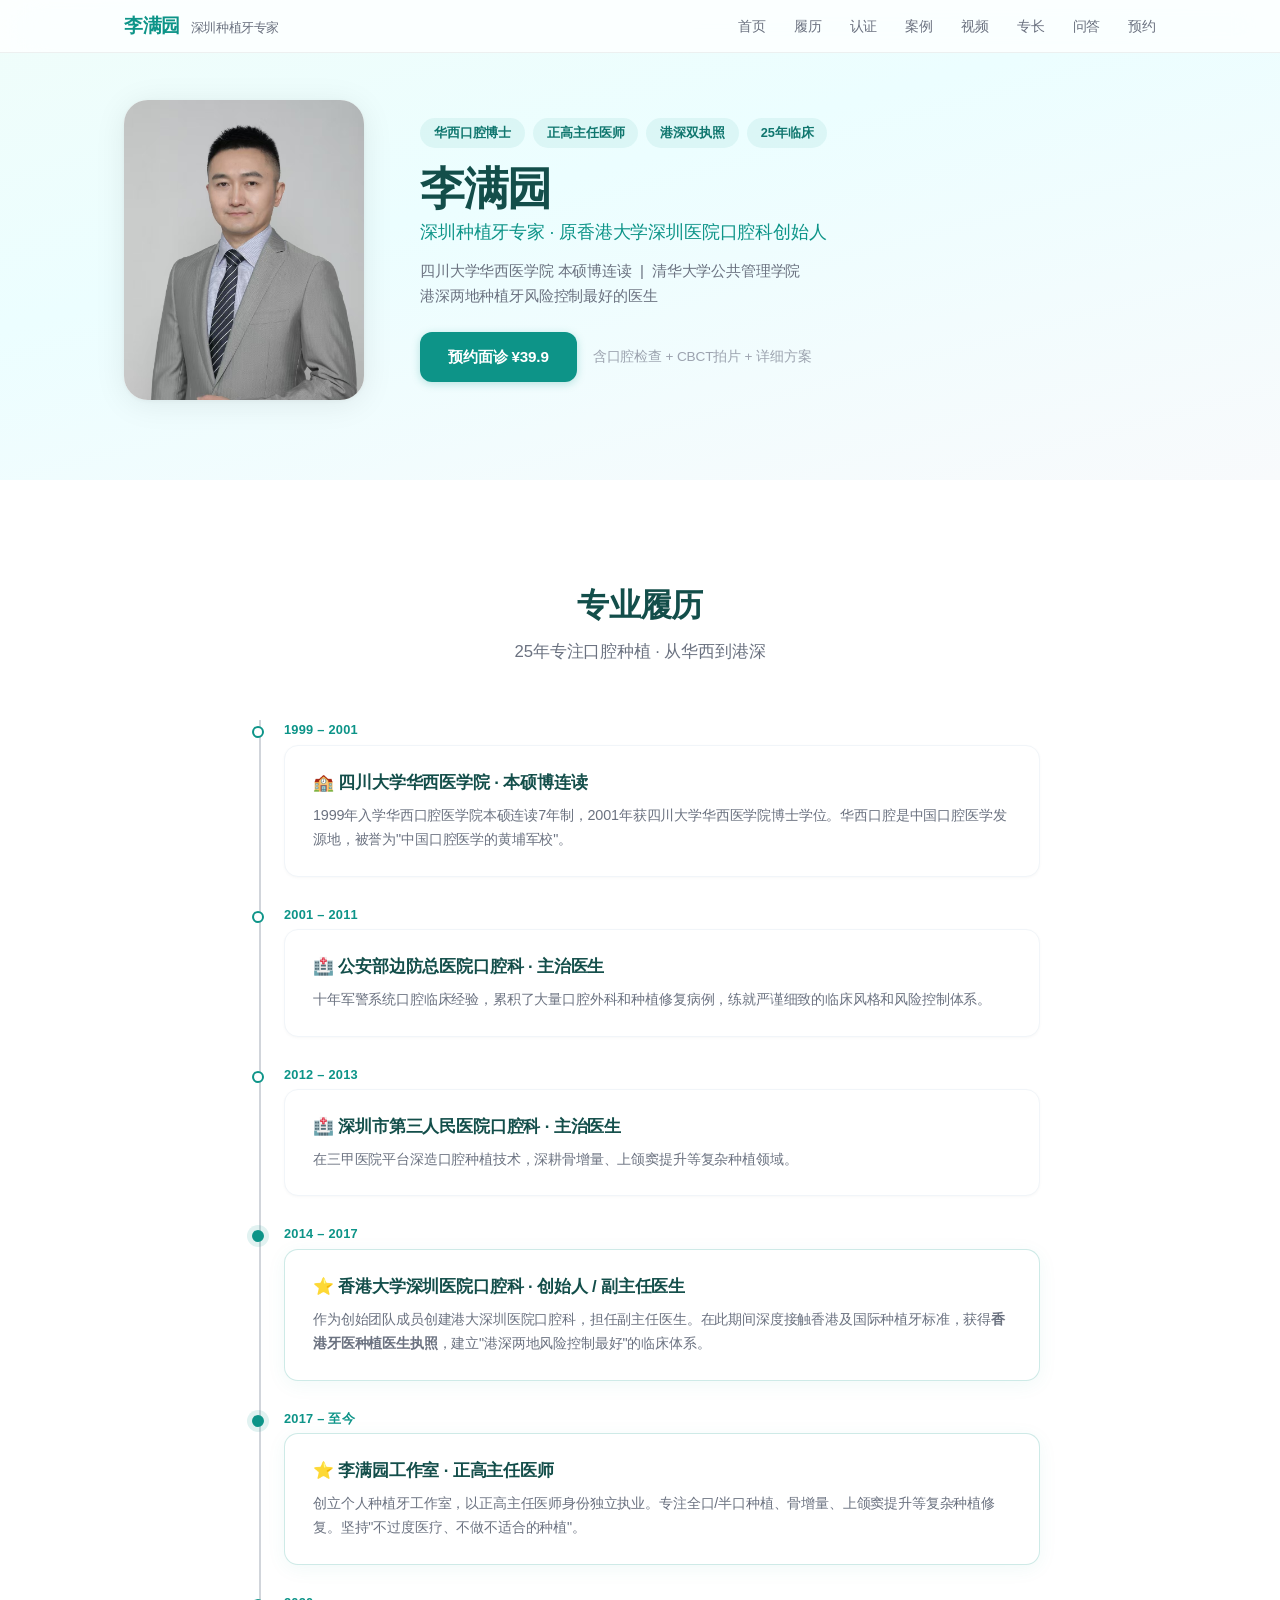
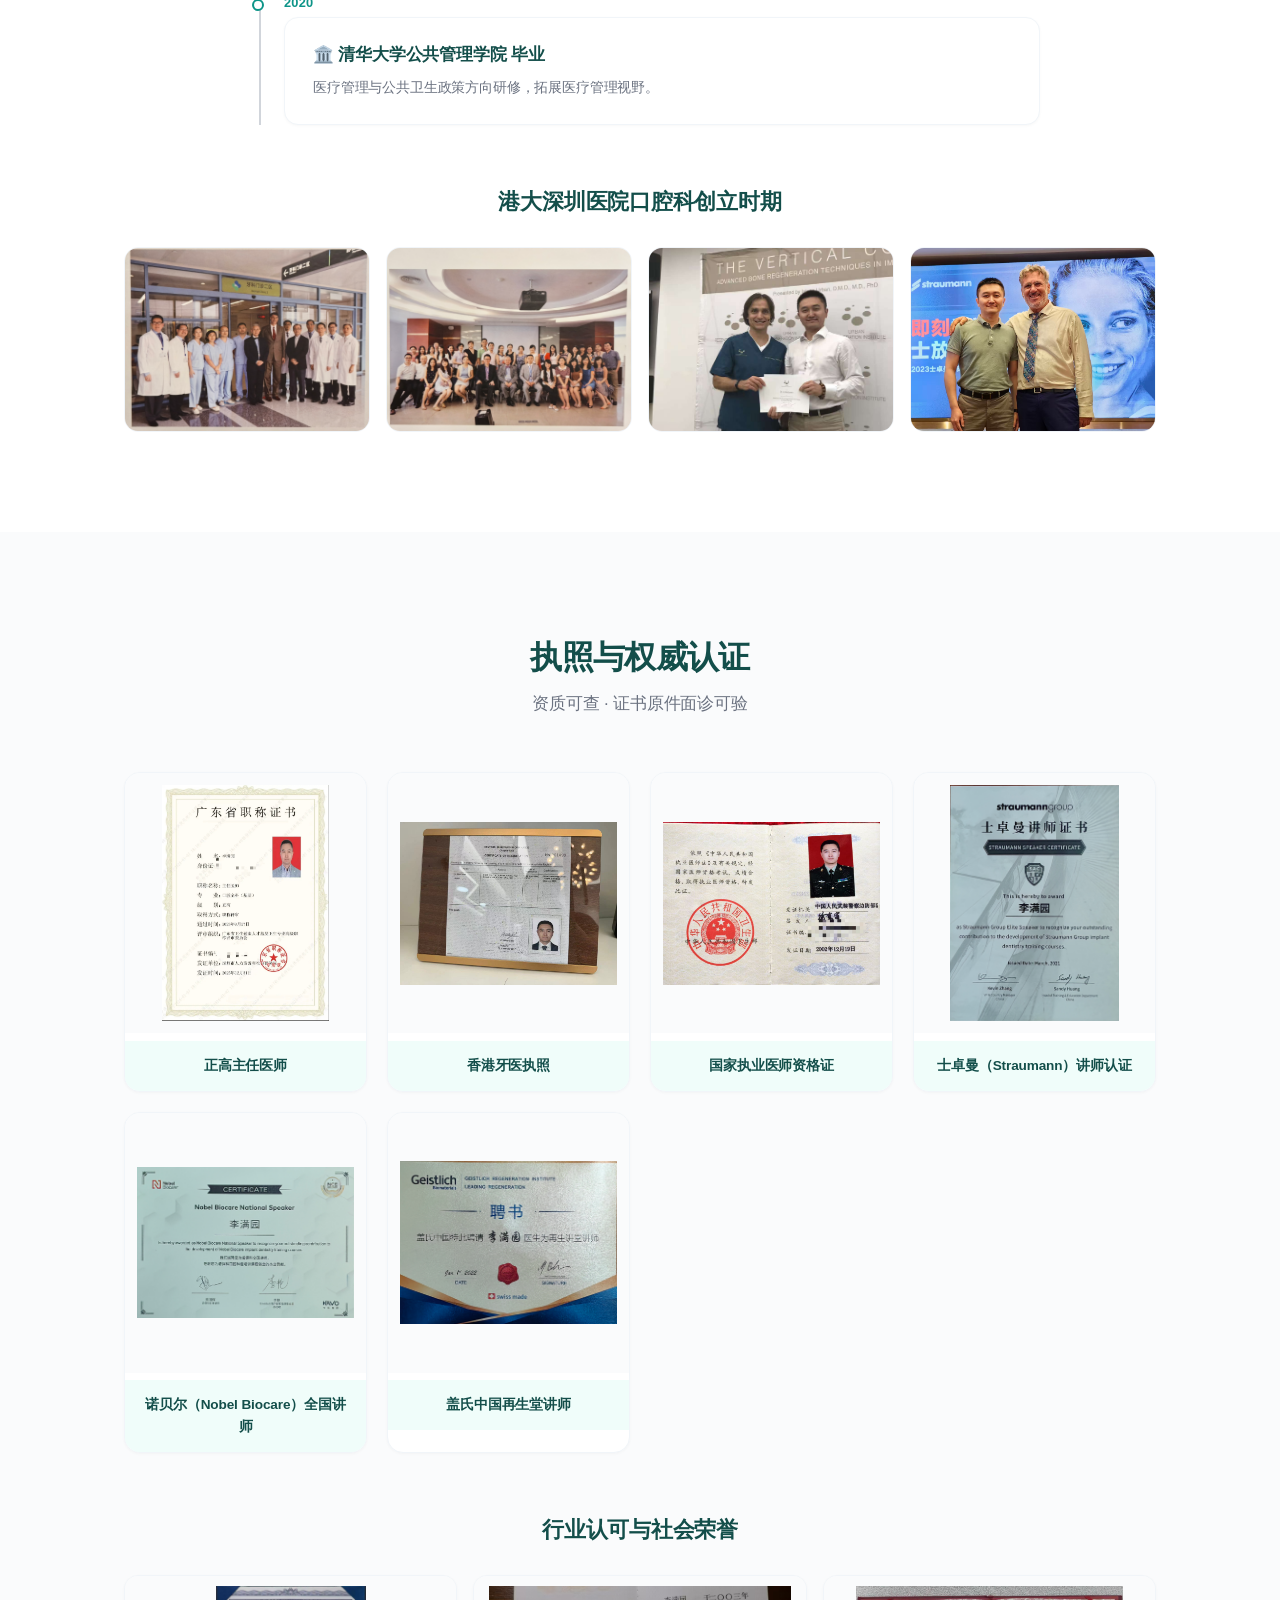
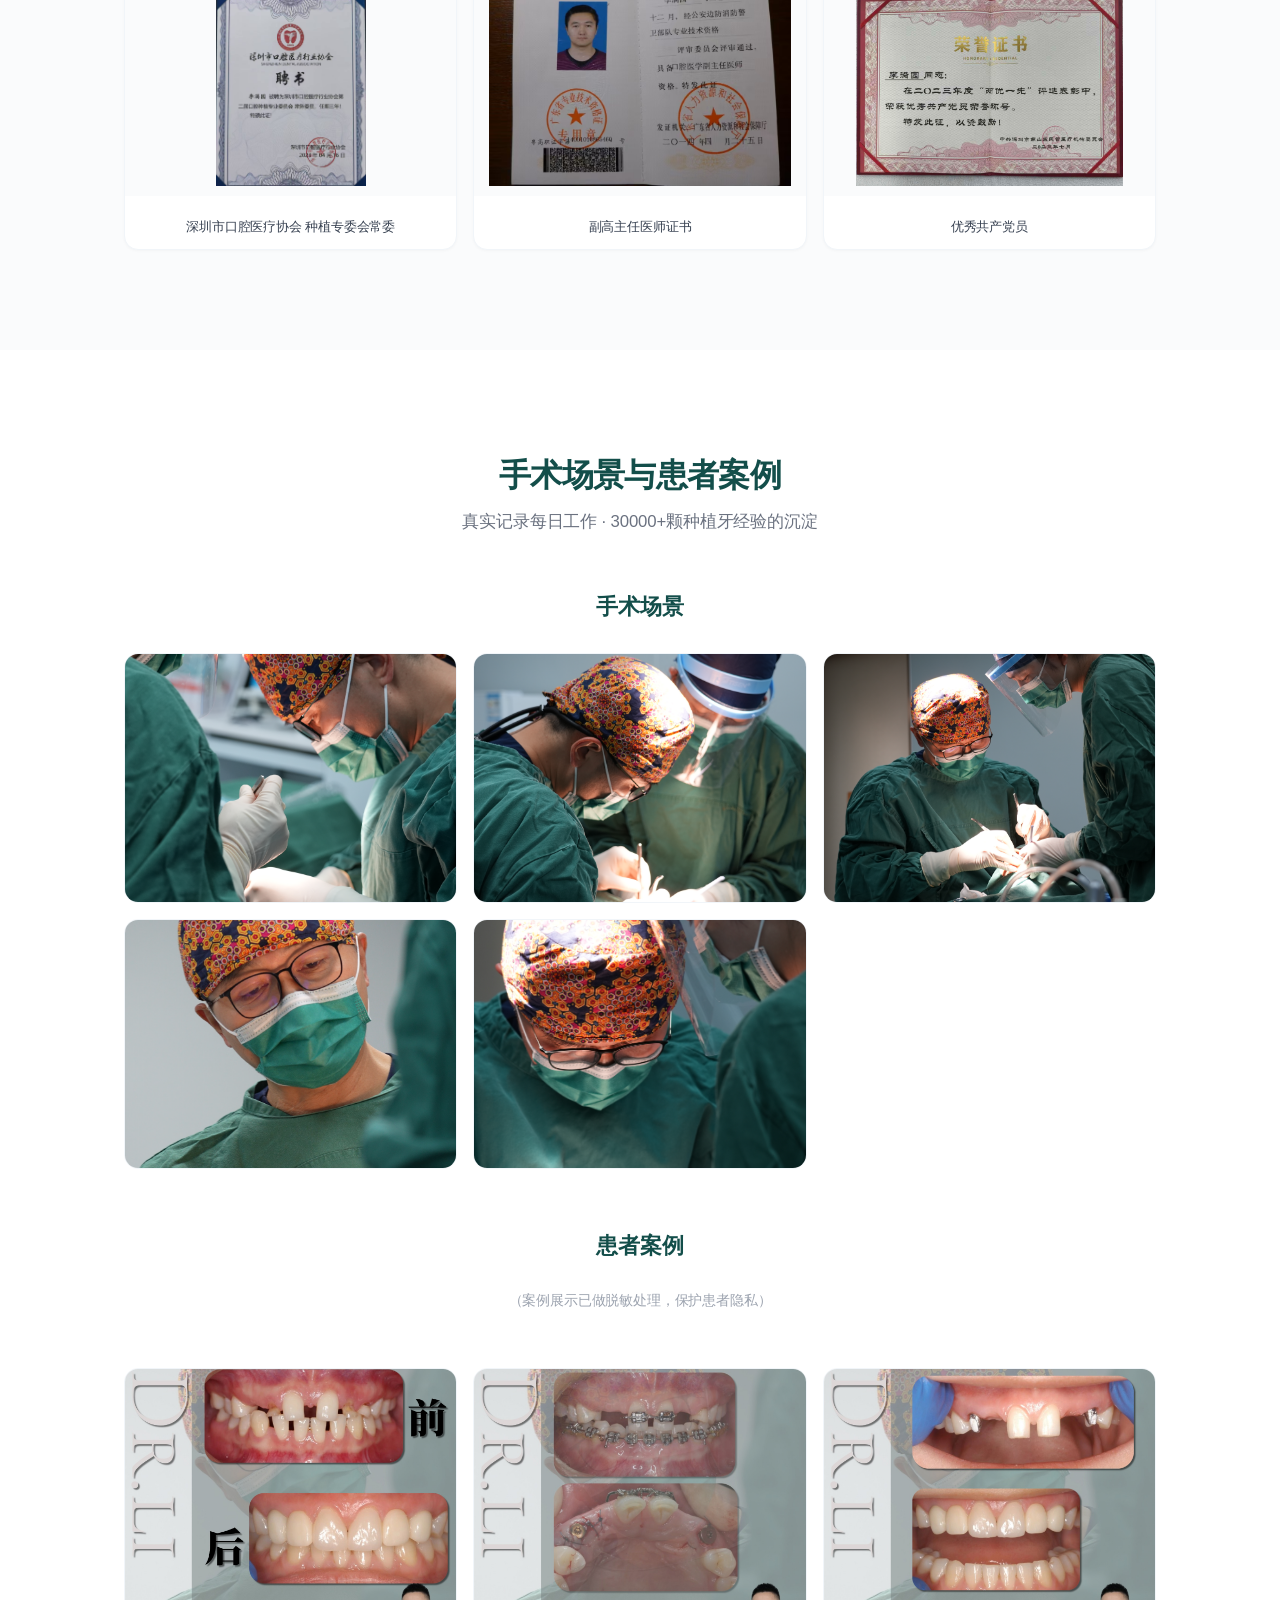
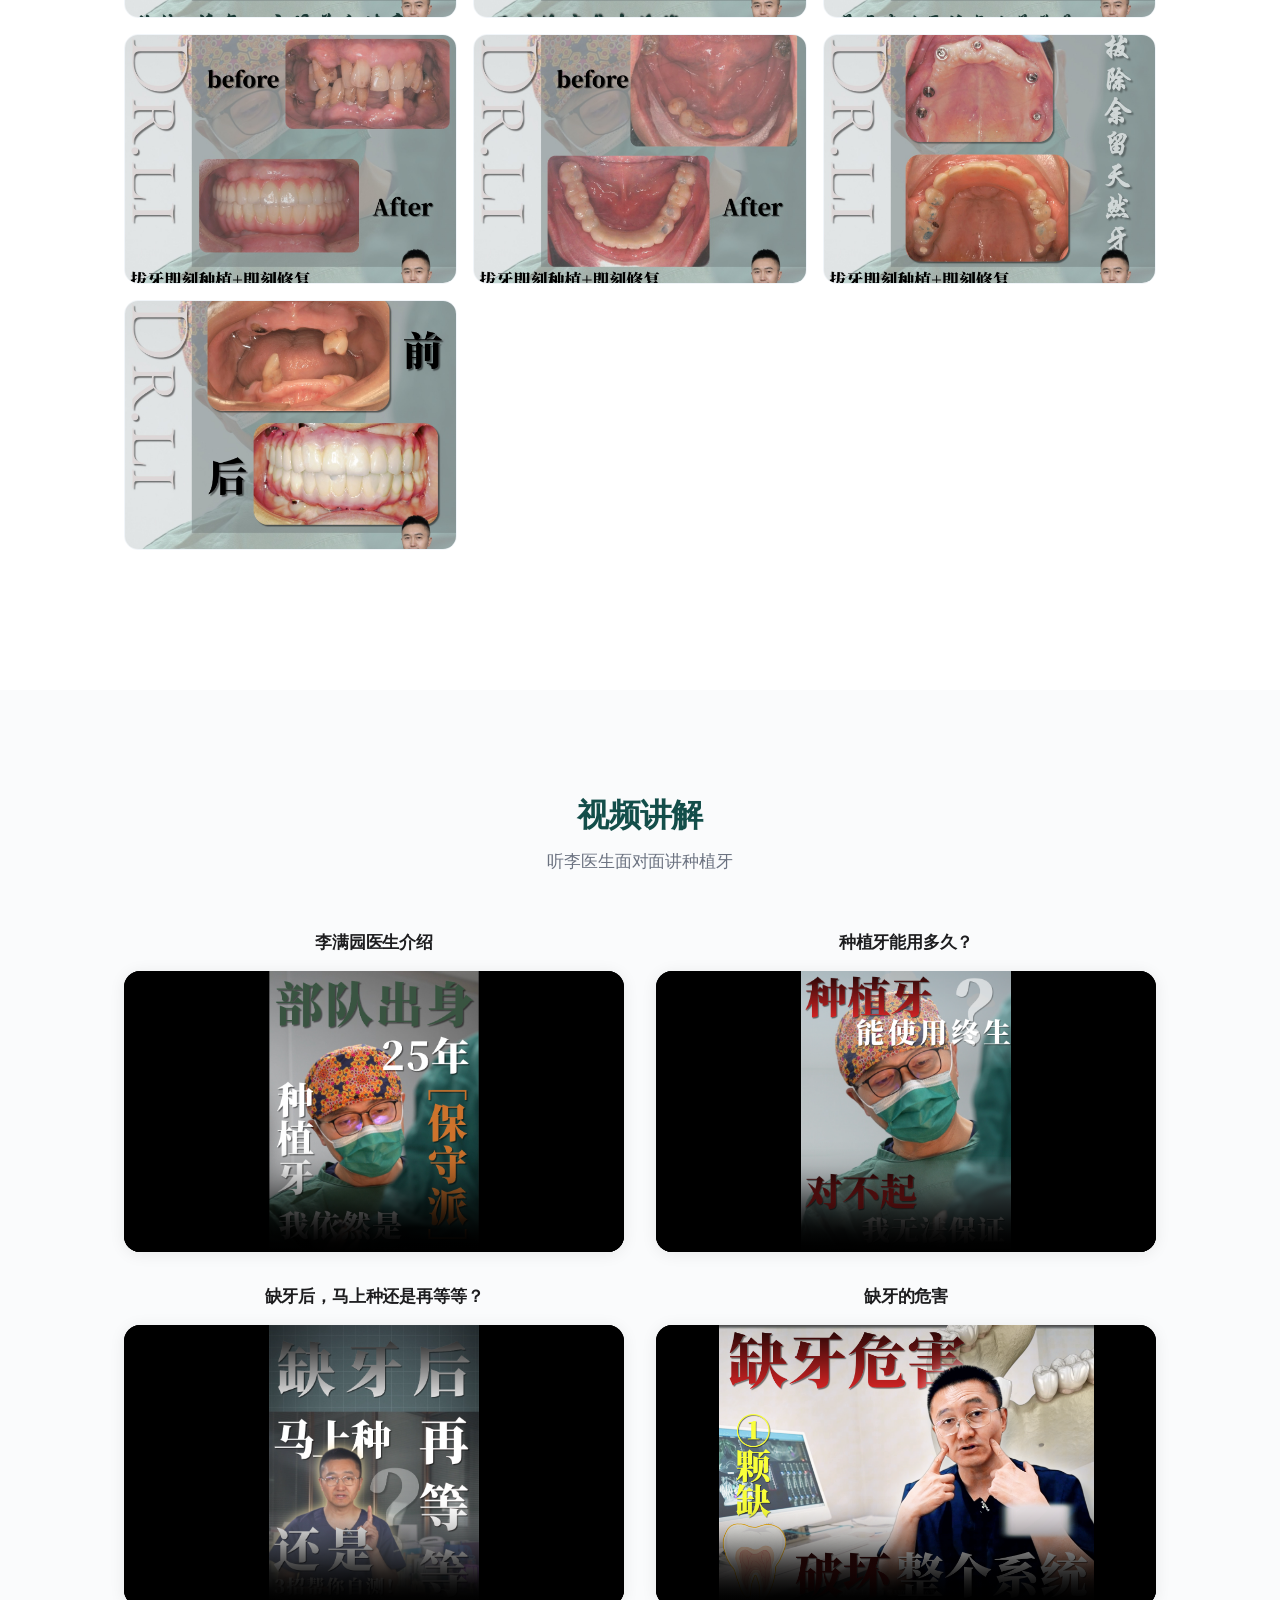
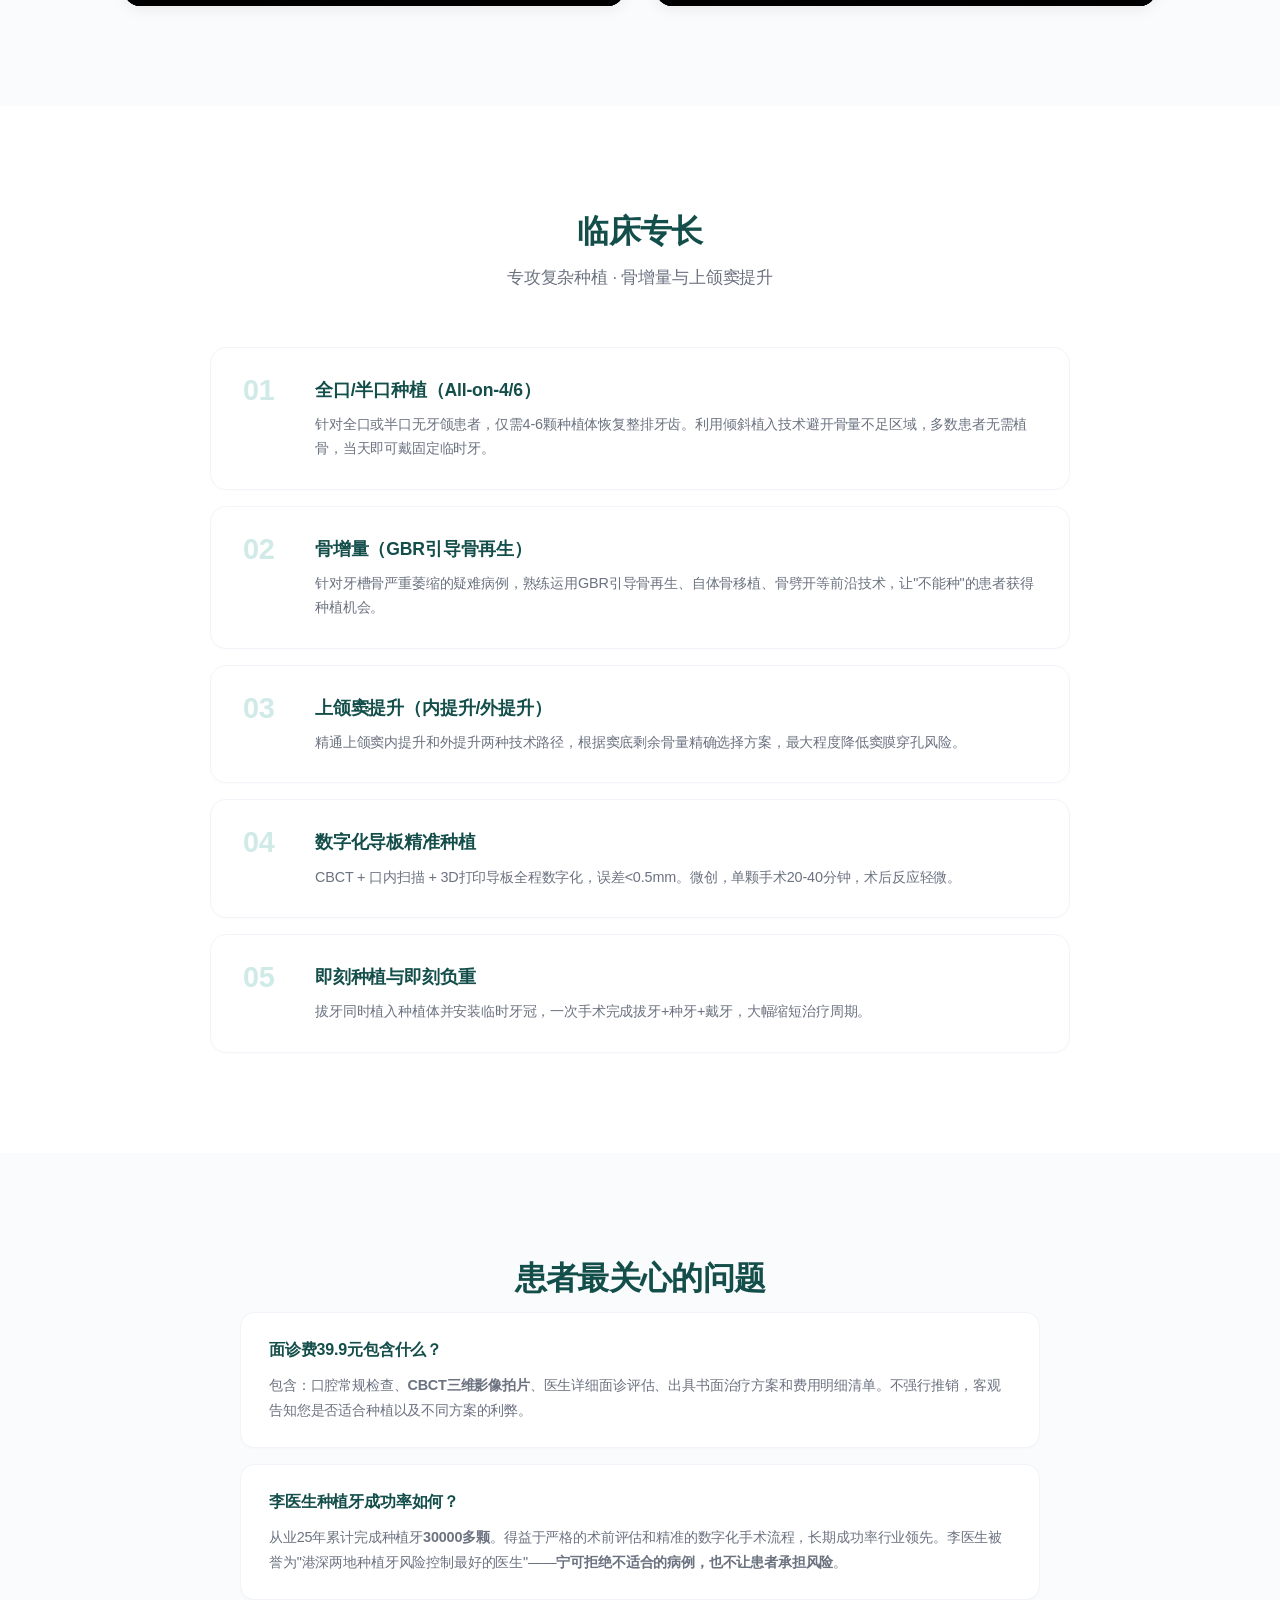
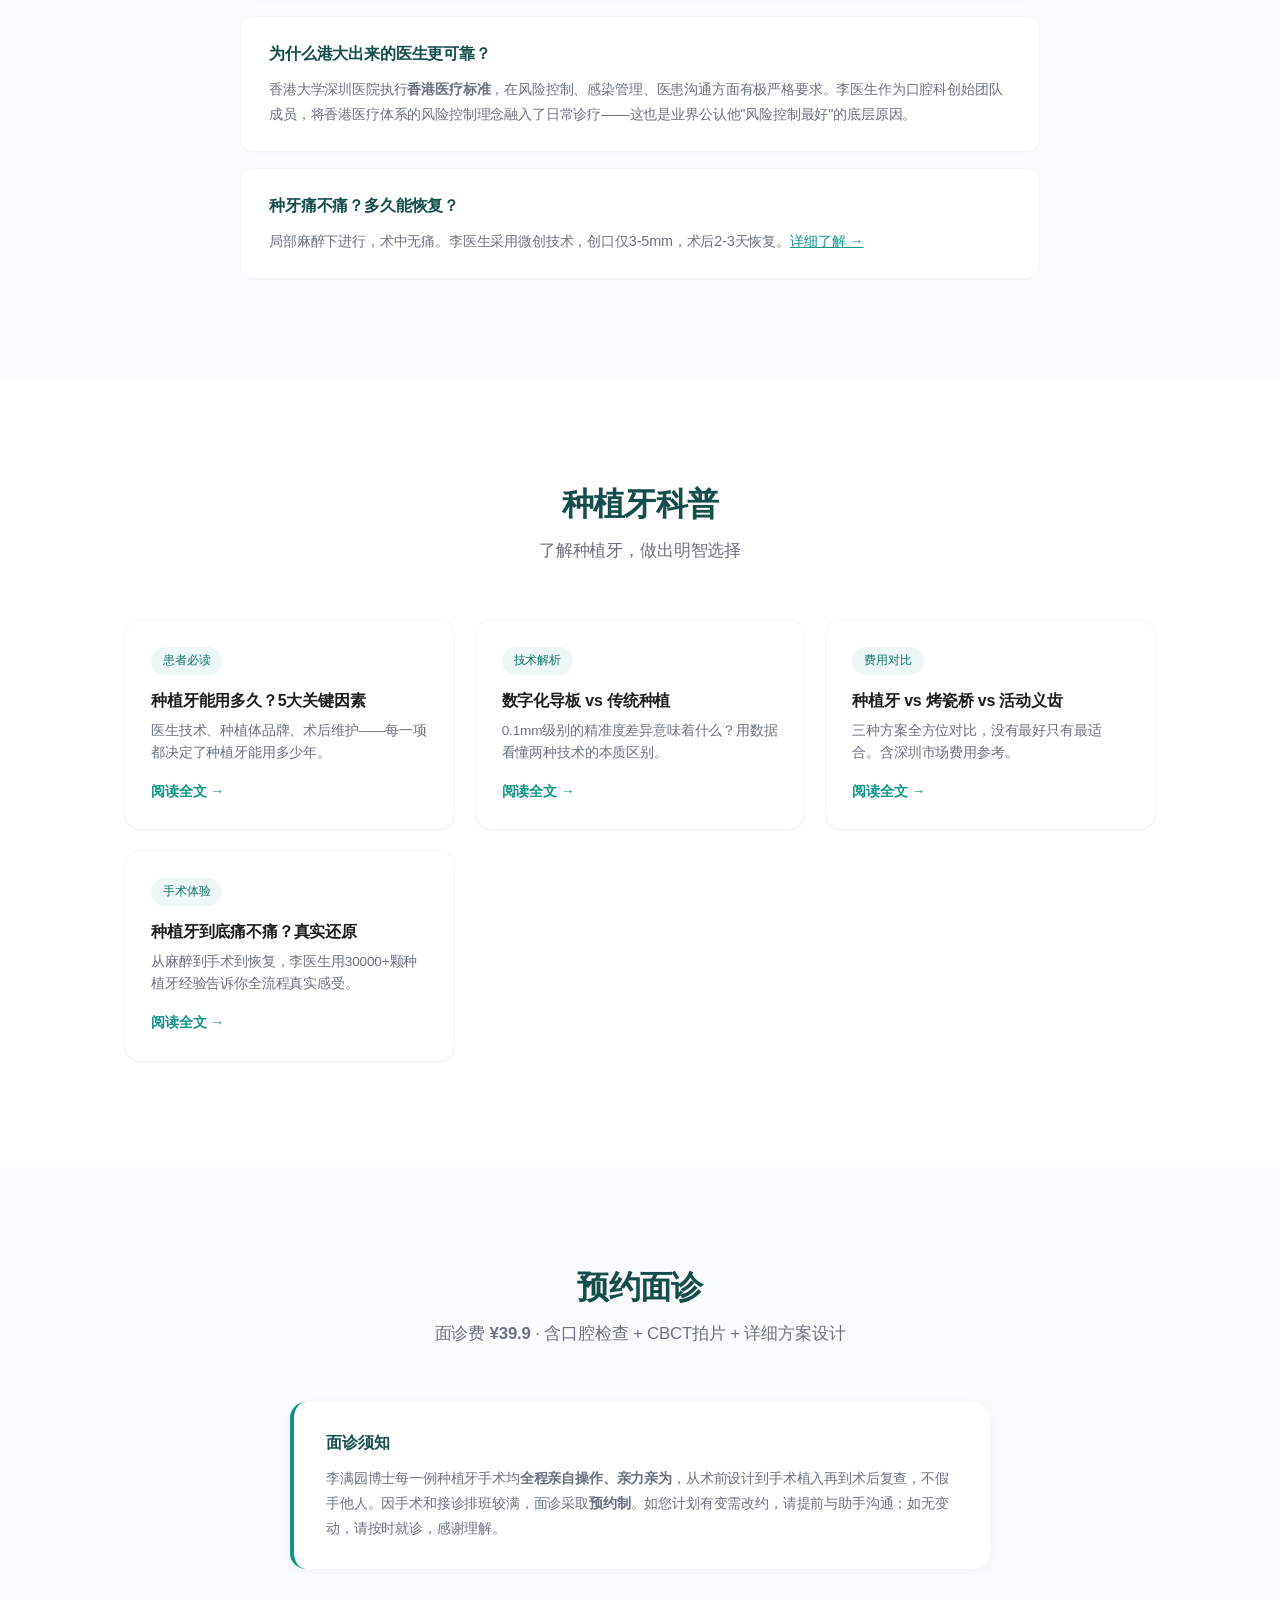
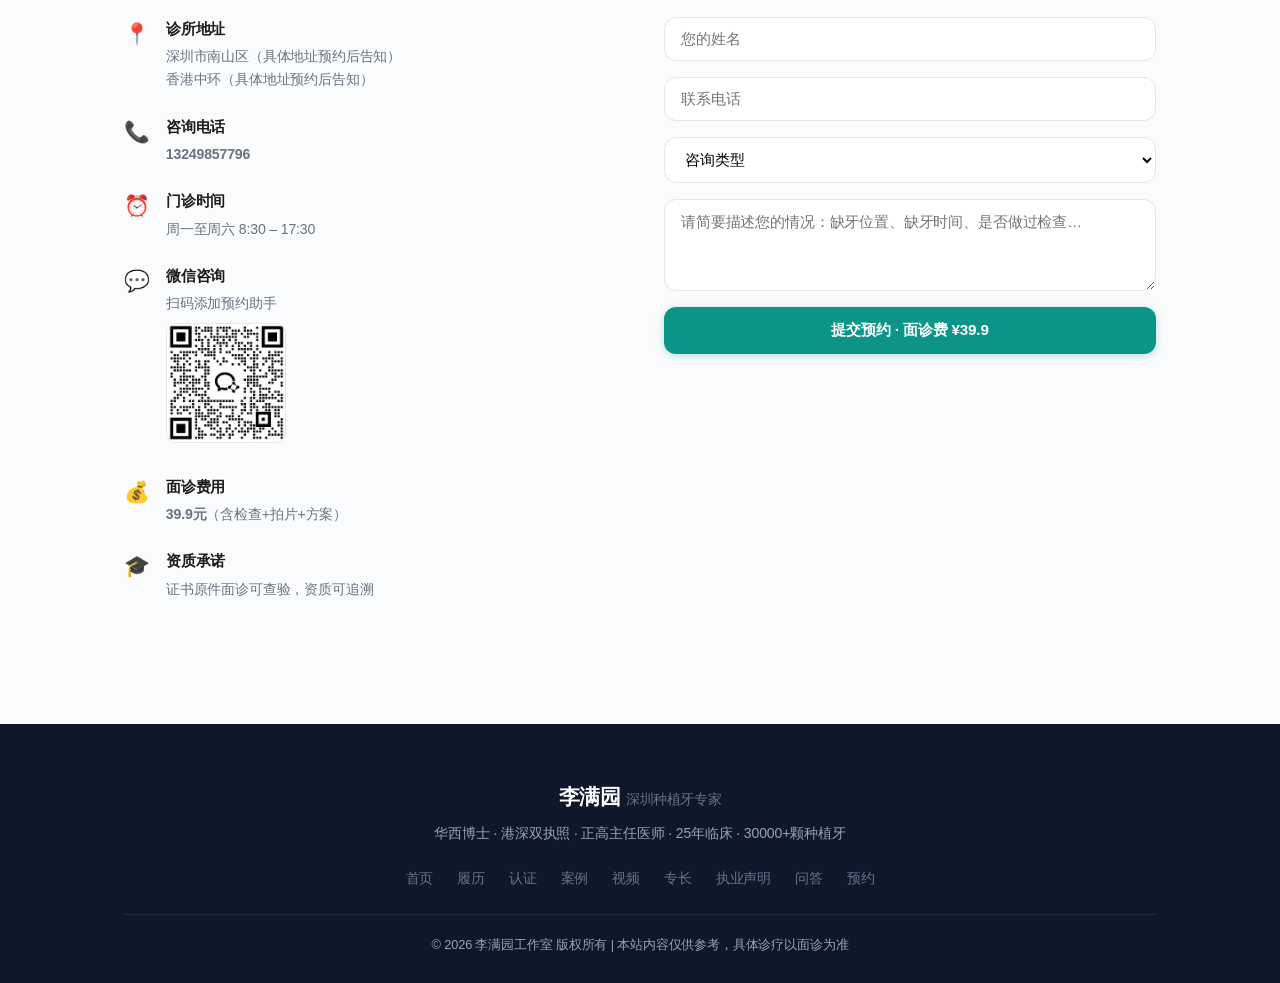
==== commit b6c5137c: "面诊费从99元调整为39.9元 - 修改所有页面和文章中的面诊费价格 - 保留历史年份等非价格数字 - 涉及 index.html, about.html, shenzhen.html 及所有文章页面" ====
--- a/index.html
+++ b/index.html
@@ -4,21 +4,21 @@
     <meta charset="UTF-8">
     <meta name="viewport" content="width=device-width, initial-scale=1.0">
     <title>李满园 | 深圳种植牙专家 — 华西博士 · 港深双执照 · 正高主任医师</title>
-    <meta name="description" content="李满园，四川大学华西医学院博士，原香港大学深圳医院口腔科创始人，港深两地种植牙风险控制最好的医生。持有香港牙医种植执照，士卓曼+诺贝尔双讲师认证。面诊费99元（含拍片+方案）。">
+    <meta name="description" content="李满园，四川大学华西医学院博士，原香港大学深圳医院口腔科创始人，港深两地种植牙风险控制最好的医生。持有香港牙医种植执照，士卓曼+诺贝尔双讲师认证。面诊费39.9元（含拍片+方案）。">
     <meta name="keywords" content="深圳种植牙,李满园,华西口腔,香港牙医执照,种植牙专家,士卓曼讲师,诺贝尔讲师,正高主任医师,深圳种牙推荐">
     <meta name="author" content="李满园">
-    <meta name="baidu-site-verification" content="请替换为百度站长平台验证码" />
+    <meta name="baidu-site-verification" content="codeva-tg4ZopbSxr" />
     <meta name="applicable-device" content="pc,mobile">
     <meta http-equiv="Cache-Control" content="no-transform">
     <meta http-equiv="Cache-Control" content="no-siteapp">
     <meta name="format-detection" content="telephone=no">
-    <link rel="canonical" href="https://limanyuan.com/">
+    <link rel="canonical" href="https://www.limanyuan.cn/">
 
     <meta property="og:title" content="李满园 — 深圳种植牙专家 | 华西博士 · 港深双执照">
     <meta property="og:description" content="四川大学华西医学院博士，港深两地种植牙风险控制最好的医生。">
     <meta property="og:type" content="website">
-    <meta property="og:url" content="https://limanyuan.com/">
-    <meta property="og:image" content="https://limanyuan.com/images/形象照1.jpg">
+    <meta property="og:url" content="https://www.limanyuan.cn/">
+    <meta property="og:image" content="https://www.limanyuan.cn/images/形象照1.jpg">
 
     <script type="application/ld+json">
     {
@@ -26,7 +26,7 @@
         "@type": "Person",
         "name": "李满园",
         "description": "深圳种植牙专家。四川大学华西医学院博士，原香港大学深圳医院口腔科创始人，正高主任医师，持有香港牙医种植执照。",
-        "url": "https://limanyuan.com/",
+        "url": "https://www.limanyuan.cn/",
         "hasCredential": [
             {"@type":"EducationalOccupationalCredential","name":"四川大学华西医学院 博士"},
             {"@type":"EducationalOccupationalCredential","name":"清华大学公共管理学院"},
@@ -47,7 +47,7 @@
         "@type": "FAQPage",
         "mainEntity": [
             {"@type":"Question","name":"深圳种植牙医生李满园的资质怎么样？","acceptedAnswer":{"@type":"Answer","text":"李满园医生是四川大学华西医学院本硕博连读博士，原香港大学深圳医院口腔科创始人、副主任医生，持有香港牙医种植医生执照，正高主任医师，士卓曼和诺贝尔双讲师认证。从业25年，累计完成30000多颗种植牙，是港深两地种植牙风险控制最好的医生之一。"}},
-            {"@type":"Question","name":"李满园医生种植牙面诊费多少钱？","acceptedAnswer":{"@type":"Answer","text":"面诊费99元，包含口腔检查、CBCT拍片和详细的种植方案设计。面诊后李医生会根据您的口腔情况出具书面治疗方案和费用清单。"}},
+            {"@type":"Question","name":"李满园医生种植牙面诊费多少钱？","acceptedAnswer":{"@type":"Answer","text":"面诊费39.9元，包含口腔检查、CBCT拍片和详细的种植方案设计。面诊后李医生会根据您的口腔情况出具书面治疗方案和费用清单。"}},
             {"@type":"Question","name":"李满园医生擅长哪些种植牙技术？","acceptedAnswer":{"@type":"Answer","text":"李医生专攻复杂种植病例：全口/半口种植、骨增量（GBR引导骨再生）、上颌窦提升、即刻种植、数字化导板精准种植、种植修复。特别擅长骨量不足等疑难病例。"}}
         ]
     }
@@ -56,11 +56,11 @@
     {
         "@context": "https://schema.org",
         "@type": "Dentist","name": "李满园工作室",
-        "url": "https://limanyuan.com/",
+        "url": "https://www.limanyuan.cn/",
         "address": {"@type":"PostalAddress","addressLocality":"深圳","addressRegion":"广东省","streetAddress":"请填写深圳诊所具体地址"},
         "telephone": "请填写电话",
         "openingHours": "Mo-Sa 08:30-17:30",
-        "priceRange": "面诊费99元",
+        "priceRange": "面诊费39.9元",
         "areaServed": {"@type":"City","name":"深圳"}
     }
     </script>
@@ -104,7 +104,7 @@
             <p class="hero-title">深圳种植牙专家 · 原香港大学深圳医院口腔科创始人</p>
             <p class="hero-desc">四川大学华西医学院 本硕博连读 &nbsp;|&nbsp; 清华大学公共管理学院<br>港深两地种植牙风险控制最好的医生</p>
             <div class="hero-actions">
-                <a href="#contact" class="btn btn-primary">预约面诊 ¥99</a>
+                <a href="#contact" class="btn btn-primary">预约面诊 ¥39.9</a>
                 <span class="hero-price-note">含口腔检查 + CBCT拍片 + 详细方案</span>
             </div>
         </div>
@@ -339,7 +339,7 @@
     <div class="container">
         <h2 class="section-title">患者最关心的问题</h2>
         <div class="faq-list">
-            <div class="faq-item"><h3>面诊费99元包含什么？</h3><p>包含：口腔常规检查、<strong>CBCT三维影像拍片</strong>、医生详细面诊评估、出具书面治疗方案和费用明细清单。不强行推销，客观告知您是否适合种植以及不同方案的利弊。</p></div>
+            <div class="faq-item"><h3>面诊费39.9元包含什么？</h3><p>包含：口腔常规检查、<strong>CBCT三维影像拍片</strong>、医生详细面诊评估、出具书面治疗方案和费用明细清单。不强行推销，客观告知您是否适合种植以及不同方案的利弊。</p></div>
             <div class="faq-item"><h3>李医生种植牙成功率如何？</h3><p>从业25年累计完成种植牙<strong>30000多颗</strong>。得益于严格的术前评估和精准的数字化手术流程，长期成功率行业领先。李医生被誉为"港深两地种植牙风险控制最好的医生"——<strong>宁可拒绝不适合的病例，也不让患者承担风险</strong>。</p></div>
             <div class="faq-item"><h3>为什么港大出来的医生更可靠？</h3><p>香港大学深圳医院执行<strong>香港医疗标准</strong>，在风险控制、感染管理、医患沟通方面有极严格要求。李医生作为口腔科创始团队成员，将香港医疗体系的风险控制理念融入了日常诊疗——这也是业界公认他"风险控制最好"的底层原因。</p></div>
             <div class="faq-item"><h3>种牙痛不痛？多久能恢复？</h3><p>局部麻醉下进行，术中无痛。李医生采用微创技术，创口仅3-5mm，术后2-3天恢复。<a href="articles/implant-pain.html">详细了解 →</a></p></div>
@@ -369,7 +369,7 @@
 <section class="section section-bg" id="contact">
     <div class="container">
         <h2 class="section-title">预约面诊</h2>
-        <p class="section-subtitle">面诊费 <strong>¥99</strong> · 含口腔检查 + CBCT拍片 + 详细方案设计</p>
+        <p class="section-subtitle">面诊费 <strong>¥39.9</strong> · 含口腔检查 + CBCT拍片 + 详细方案设计</p>
 
         <!-- 面诊须知 -->
         <div class="notice-box">
@@ -383,7 +383,7 @@
                 <div class="contact-item"><span class="contact-icon">📞</span><div><h4>咨询电话</h4><p><strong>13249857796</strong></p></div></div>
                 <div class="contact-item"><span class="contact-icon">⏰</span><div><h4>门诊时间</h4><p>周一至周六 8:30 – 17:30</p></div></div>
                 <div class="contact-item"><span class="contact-icon">💬</span><div><h4>微信咨询</h4><p>扫码添加预约助手</p><img src="images/预约助理二维码.png" alt="预约助手微信二维码" class="qr-code"></div></div>
-                <div class="contact-item"><span class="contact-icon">💰</span><div><h4>面诊费用</h4><p><strong>99元</strong>（含检查+拍片+方案）</p></div></div>
+                <div class="contact-item"><span class="contact-icon">💰</span><div><h4>面诊费用</h4><p><strong>39.9元</strong>（含检查+拍片+方案）</p></div></div>
                 <div class="contact-item"><span class="contact-icon">🎓</span><div><h4>资质承诺</h4><p>证书原件面诊可查验，资质可追溯</p></div></div>
             </div>
             <form class="contact-form" id="contactForm" onsubmit="return false;">
@@ -393,7 +393,7 @@
                     <option value="">咨询类型</option><option>单颗种植牙</option><option>多颗种植牙</option><option>全口/半口种植</option><option>骨增量/上颌窦提升</option><option>即刻种植</option><option>其他咨询</option>
                 </select>
                 <textarea id="cMsg" rows="4" placeholder="请简要描述您的情况：缺牙位置、缺牙时间、是否做过检查…" required></textarea>
-                <button type="button" class="btn btn-primary btn-full" onclick="handleFormSubmit()">提交预约 · 面诊费 ¥99</button>
+                <button type="button" class="btn btn-primary btn-full" onclick="handleFormSubmit()">提交预约 · 面诊费 ¥39.9</button>
             </form>
         </div>
     </div>
@@ -409,7 +409,7 @@
             <p>华西博士 · 港深双执照 · 正高主任医师 · 25年临床 · 30000+颗种植牙</p>
         </div>
         <div class="footer-links">
-            <a href="/">首页</a><a href="#credentials">履历</a><a href="#certs">认证</a><a href="#gallery">案例</a><a href="#videos">视频</a><a href="#skills">专长</a><a href="#faq">问答</a><a href="#contact">预约</a>
+            <a href="/">首页</a><a href="#credentials">履历</a><a href="#certs">认证</a><a href="#gallery">案例</a><a href="#videos">视频</a><a href="#skills">专长</a><a href="/about.html">执业声明</a><a href="#faq">问答</a><a href="#contact">预约</a>
         </div>
         <div class="footer-bottom"><p>&copy; 2026 李满园工作室 版权所有 | 本站内容仅供参考，具体诊疗以面诊为准</p></div>
     </div>
@@ -423,7 +423,7 @@
         <h3>扫码添加预约助手</h3>
         <p>李满园医生团队将通过微信与您沟通</p>
         <img src="images/预约助理二维码.png" alt="预约助手微信二维码" class="wechat-qr-img">
-        <p class="wechat-modal-tip">面诊费 ¥99（含检查+拍片+方案）<br>深圳南山 / 香港中环</p>
+        <p class="wechat-modal-tip">面诊费 ¥39.9（含检查+拍片+方案）<br>深圳南山 / 香港中环</p>
     </div>
 </div>
 
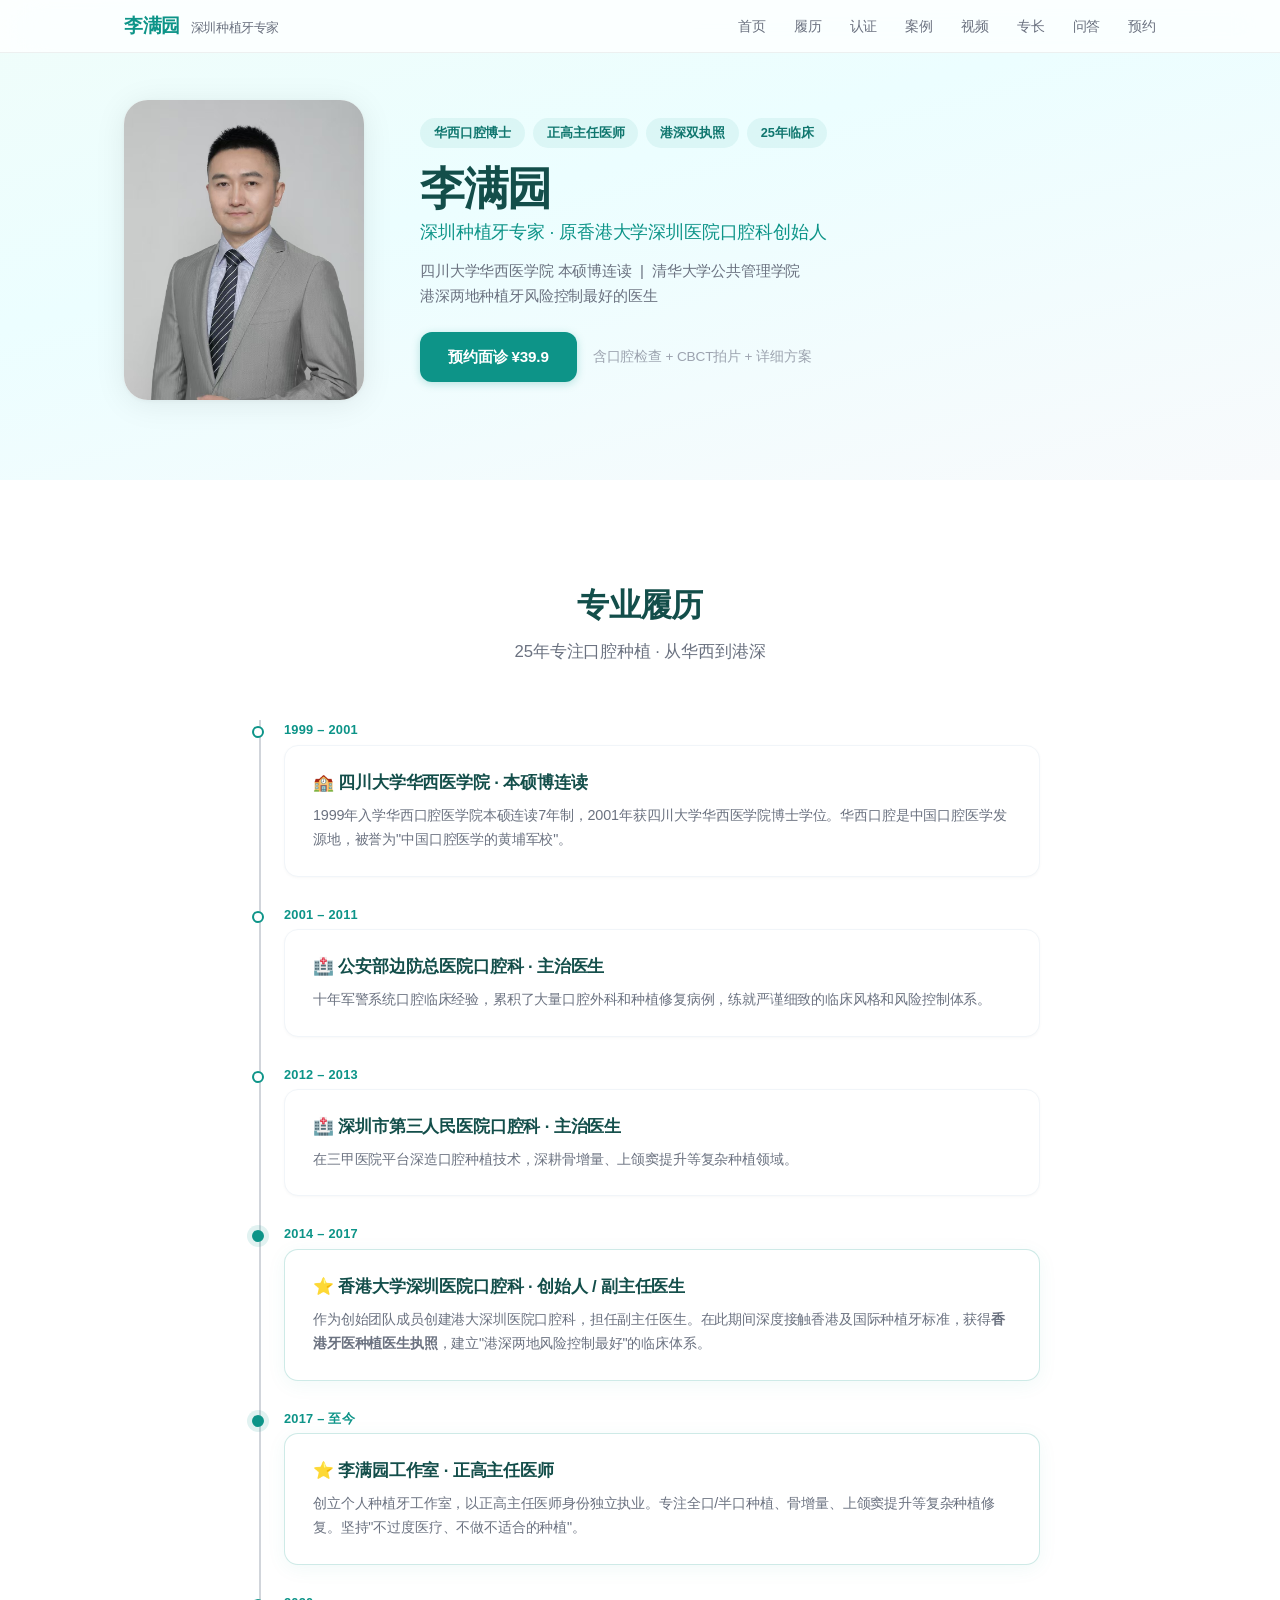
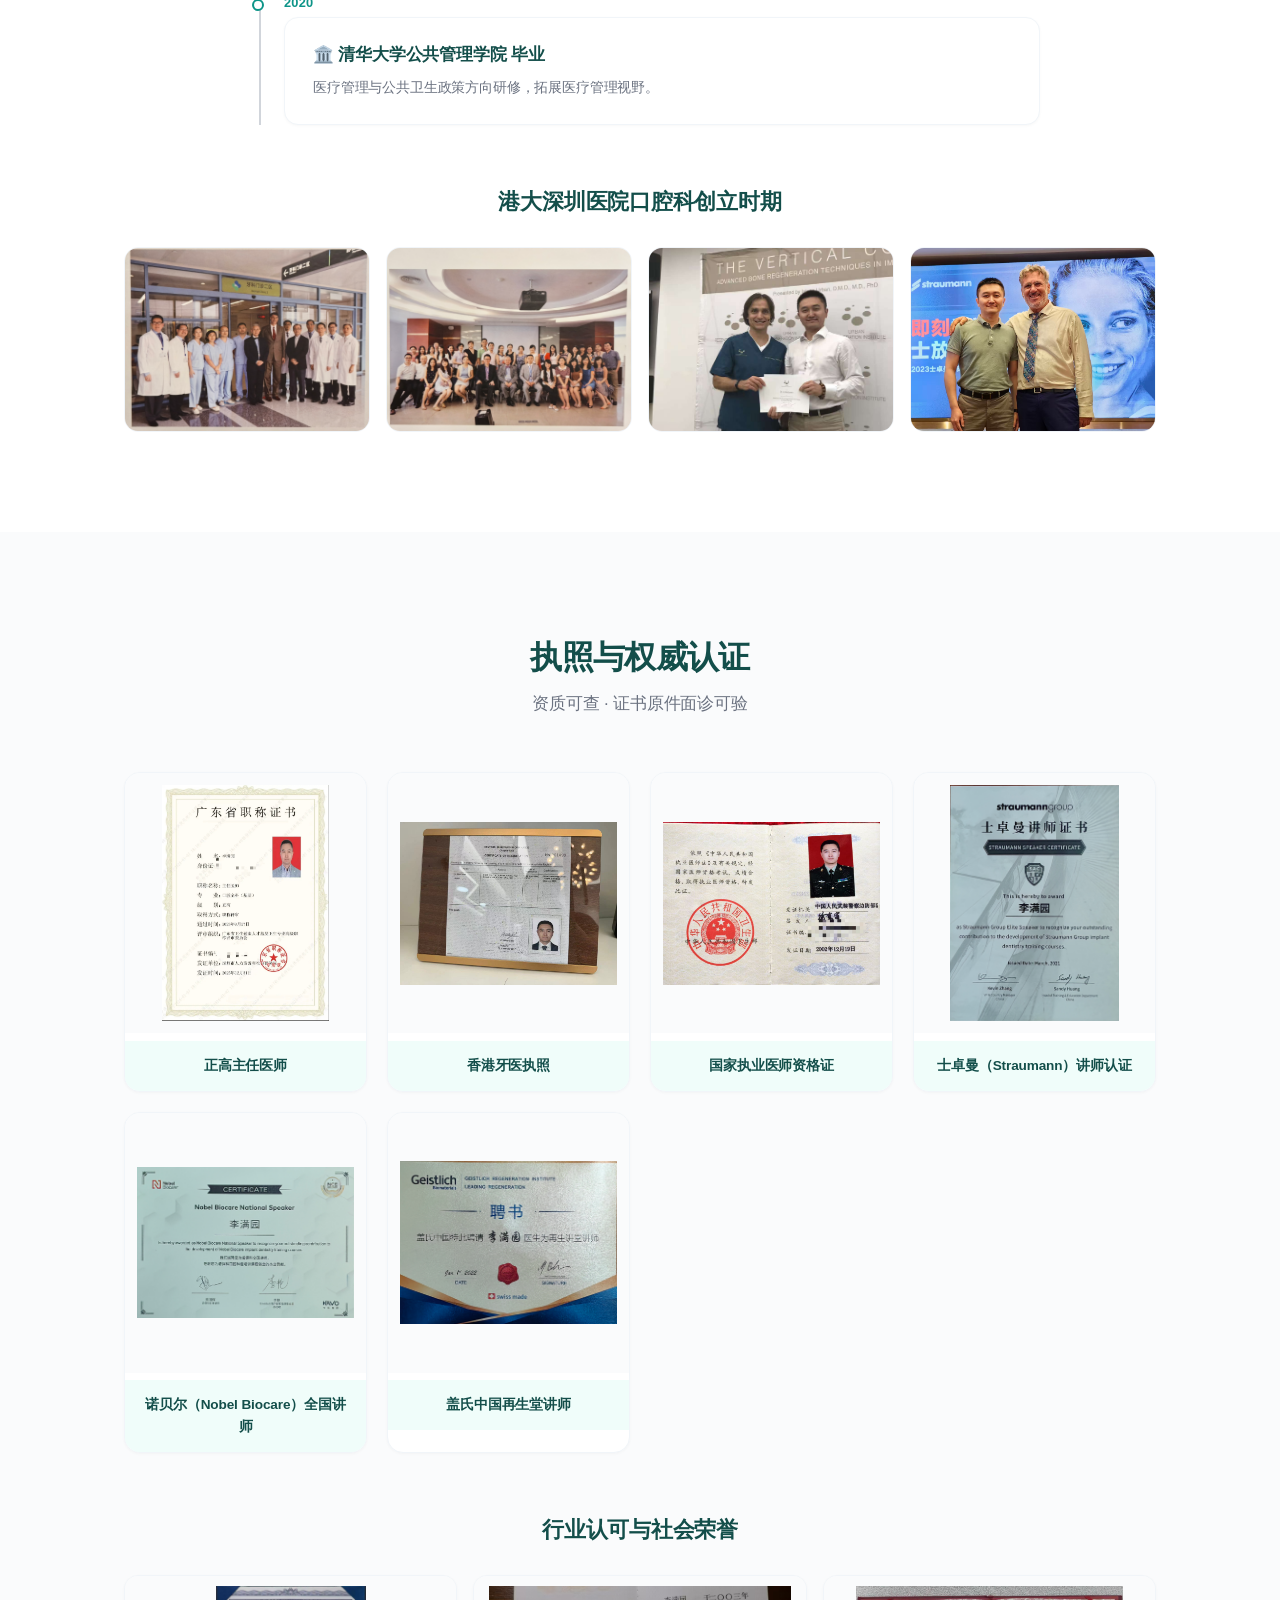
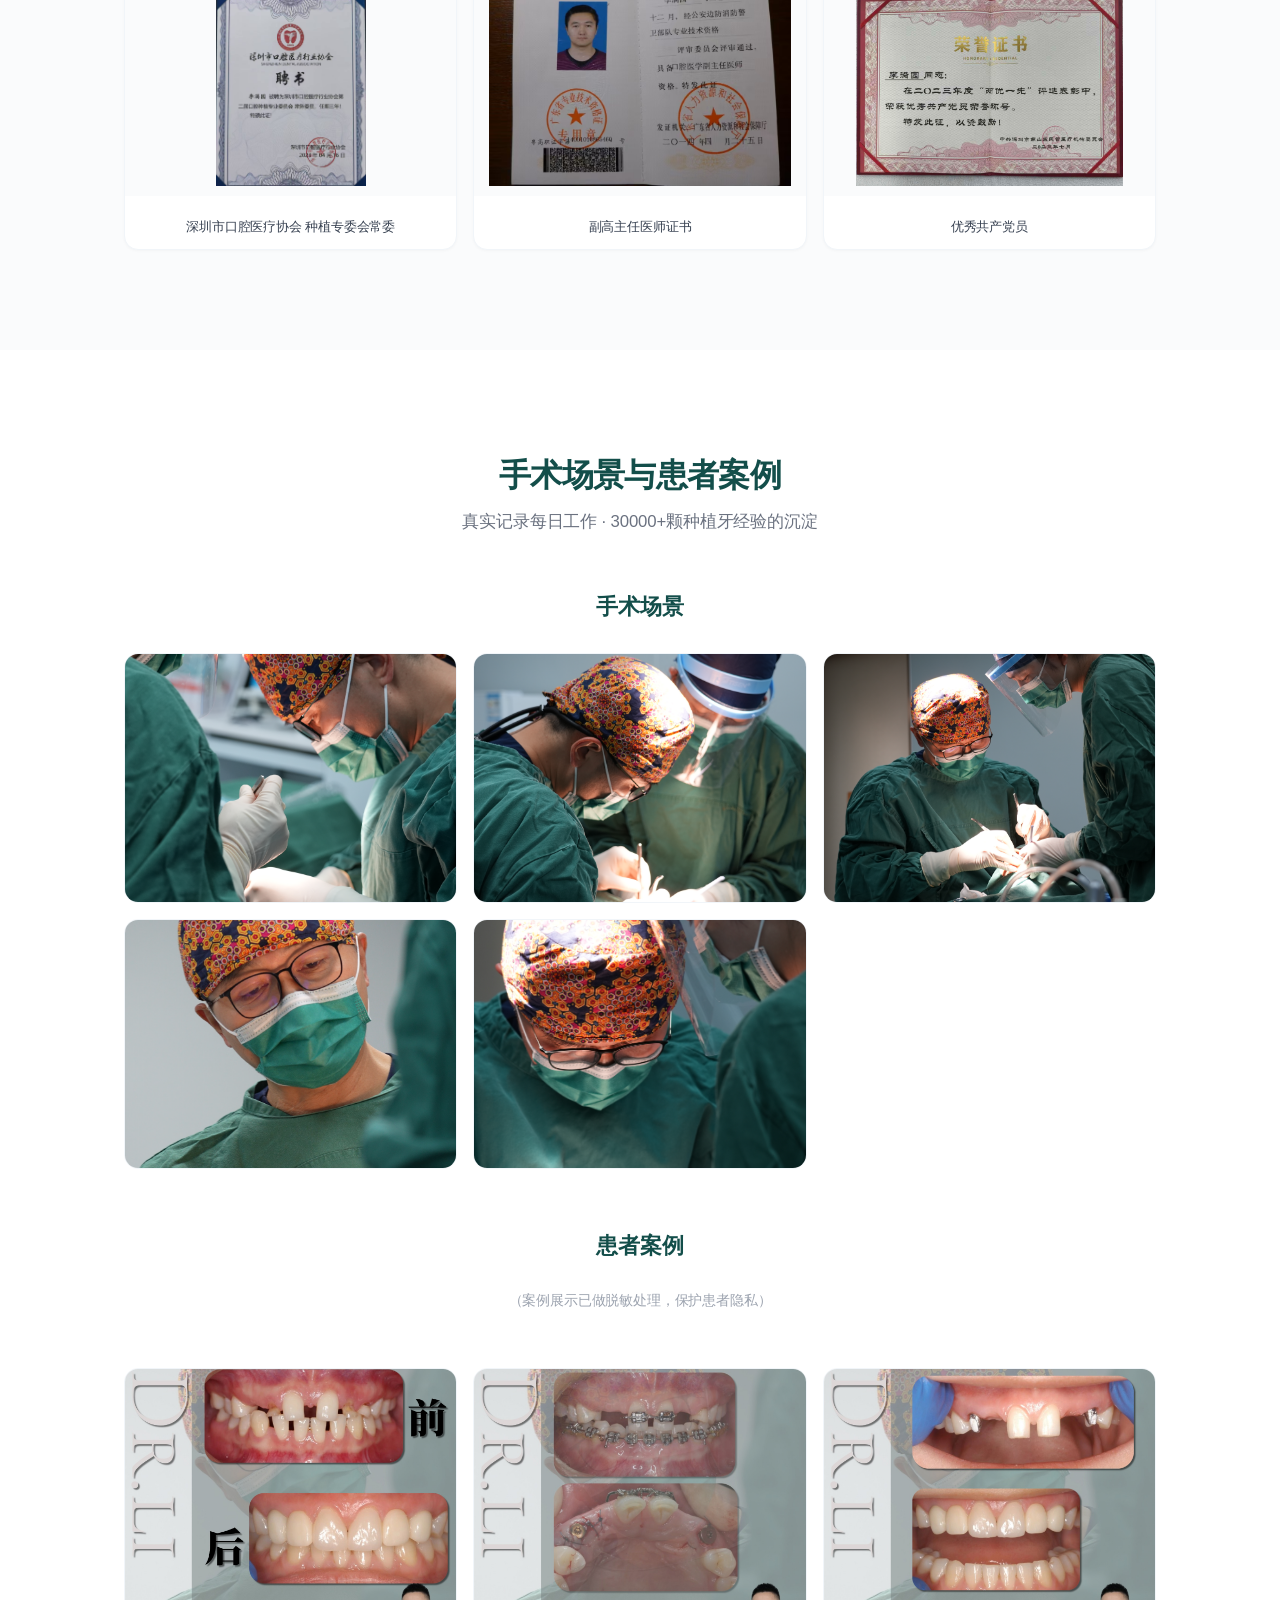
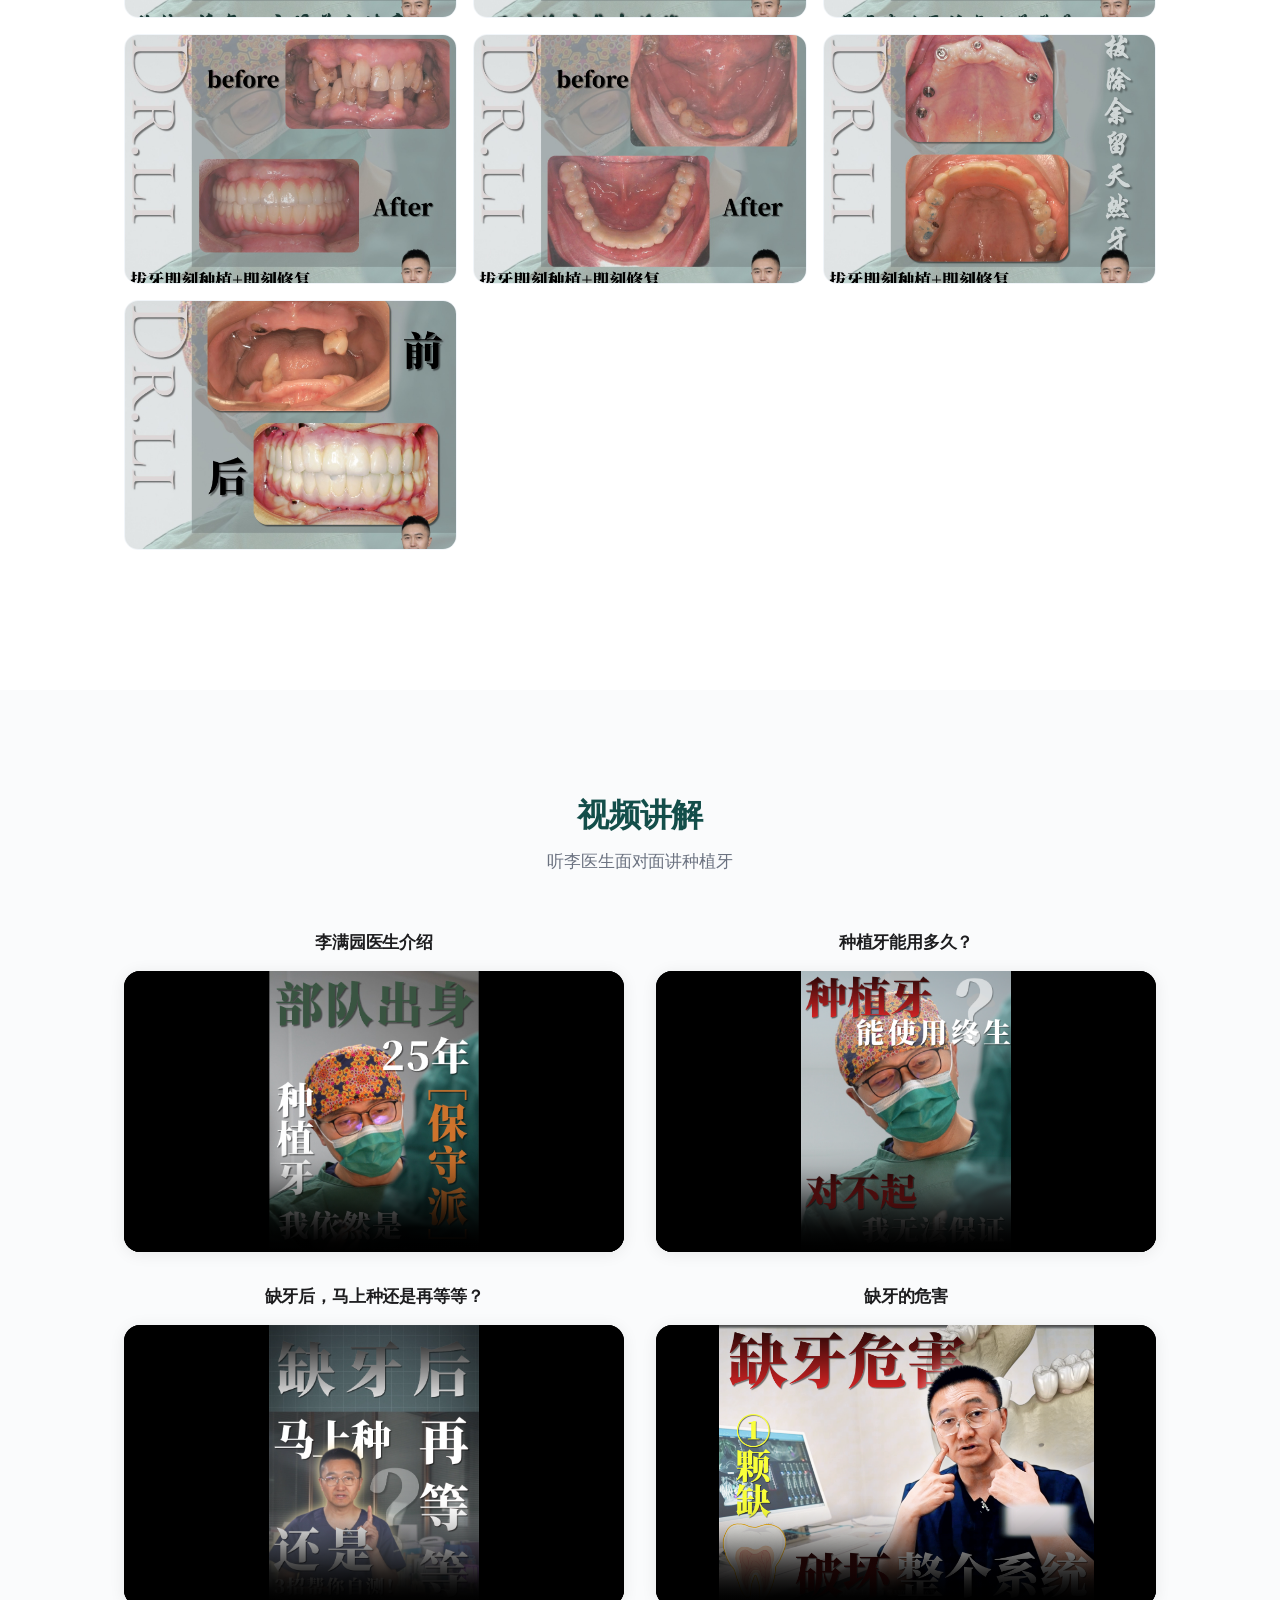
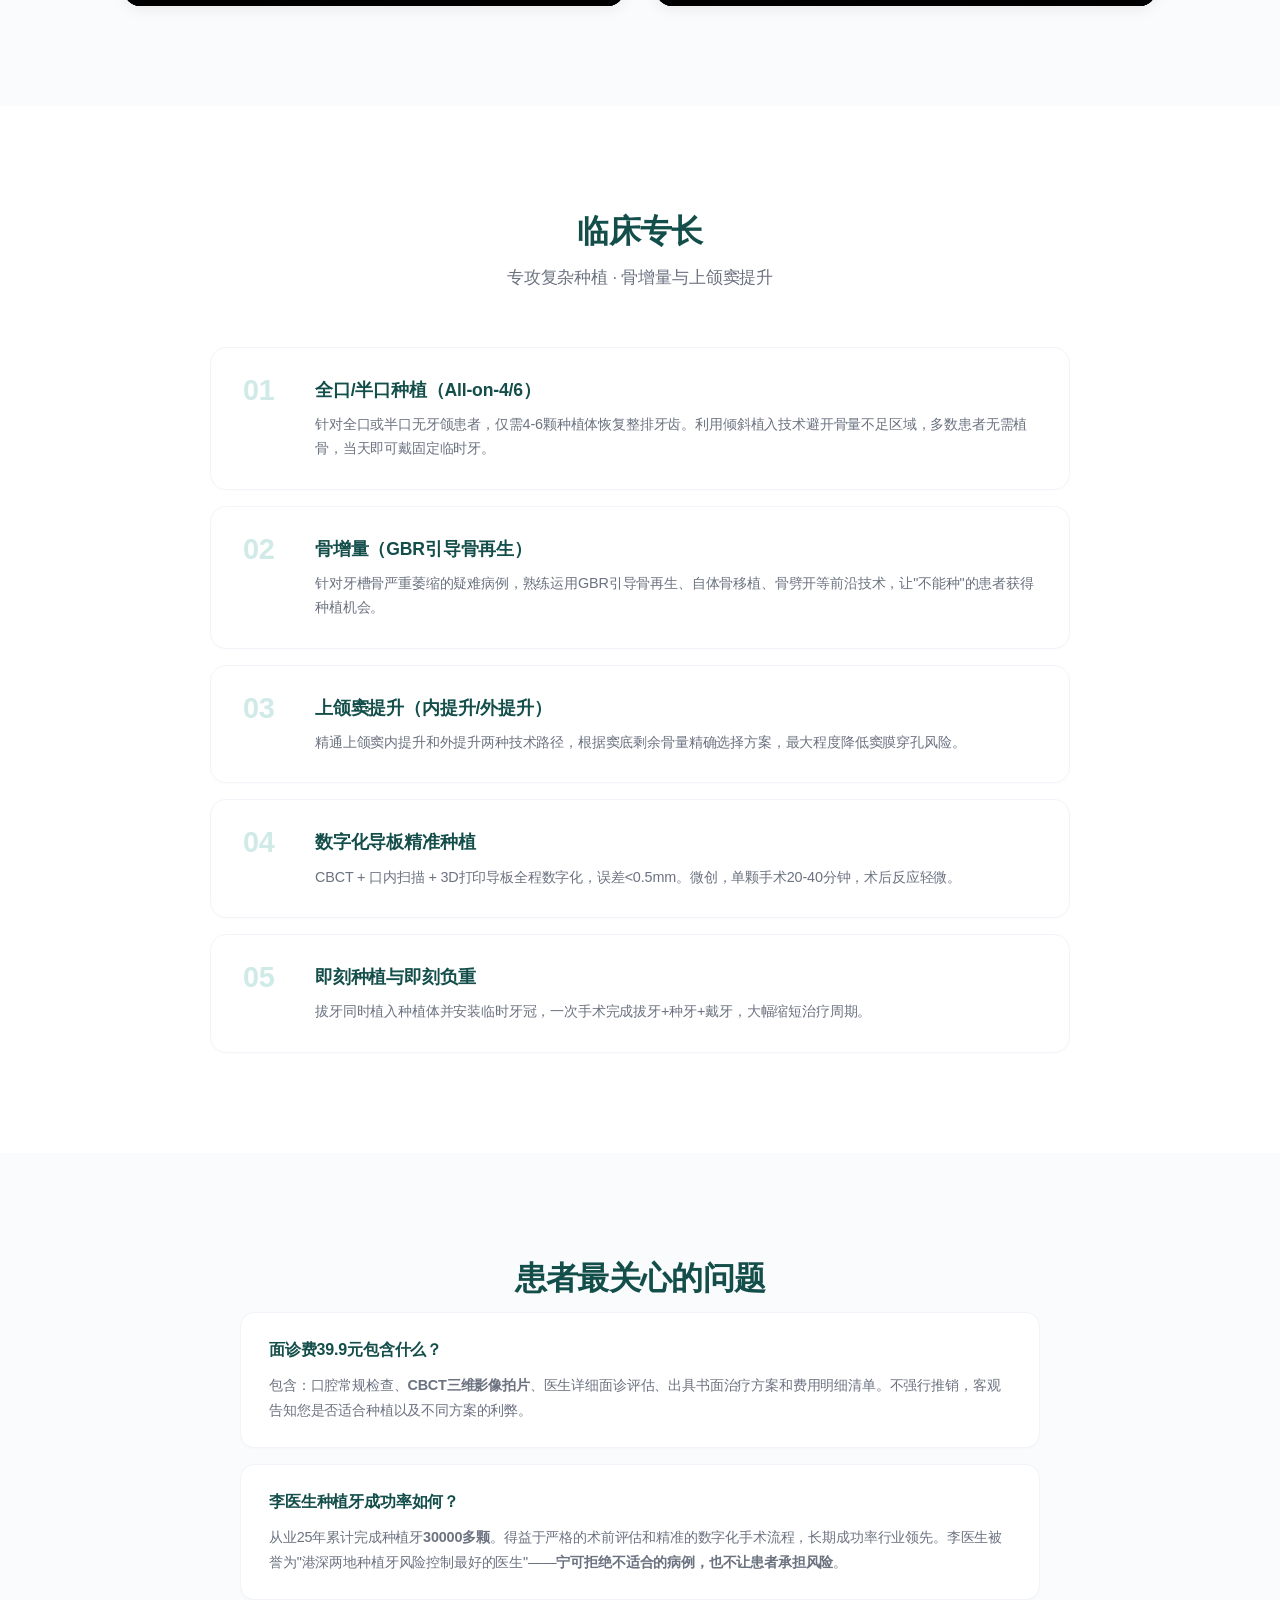
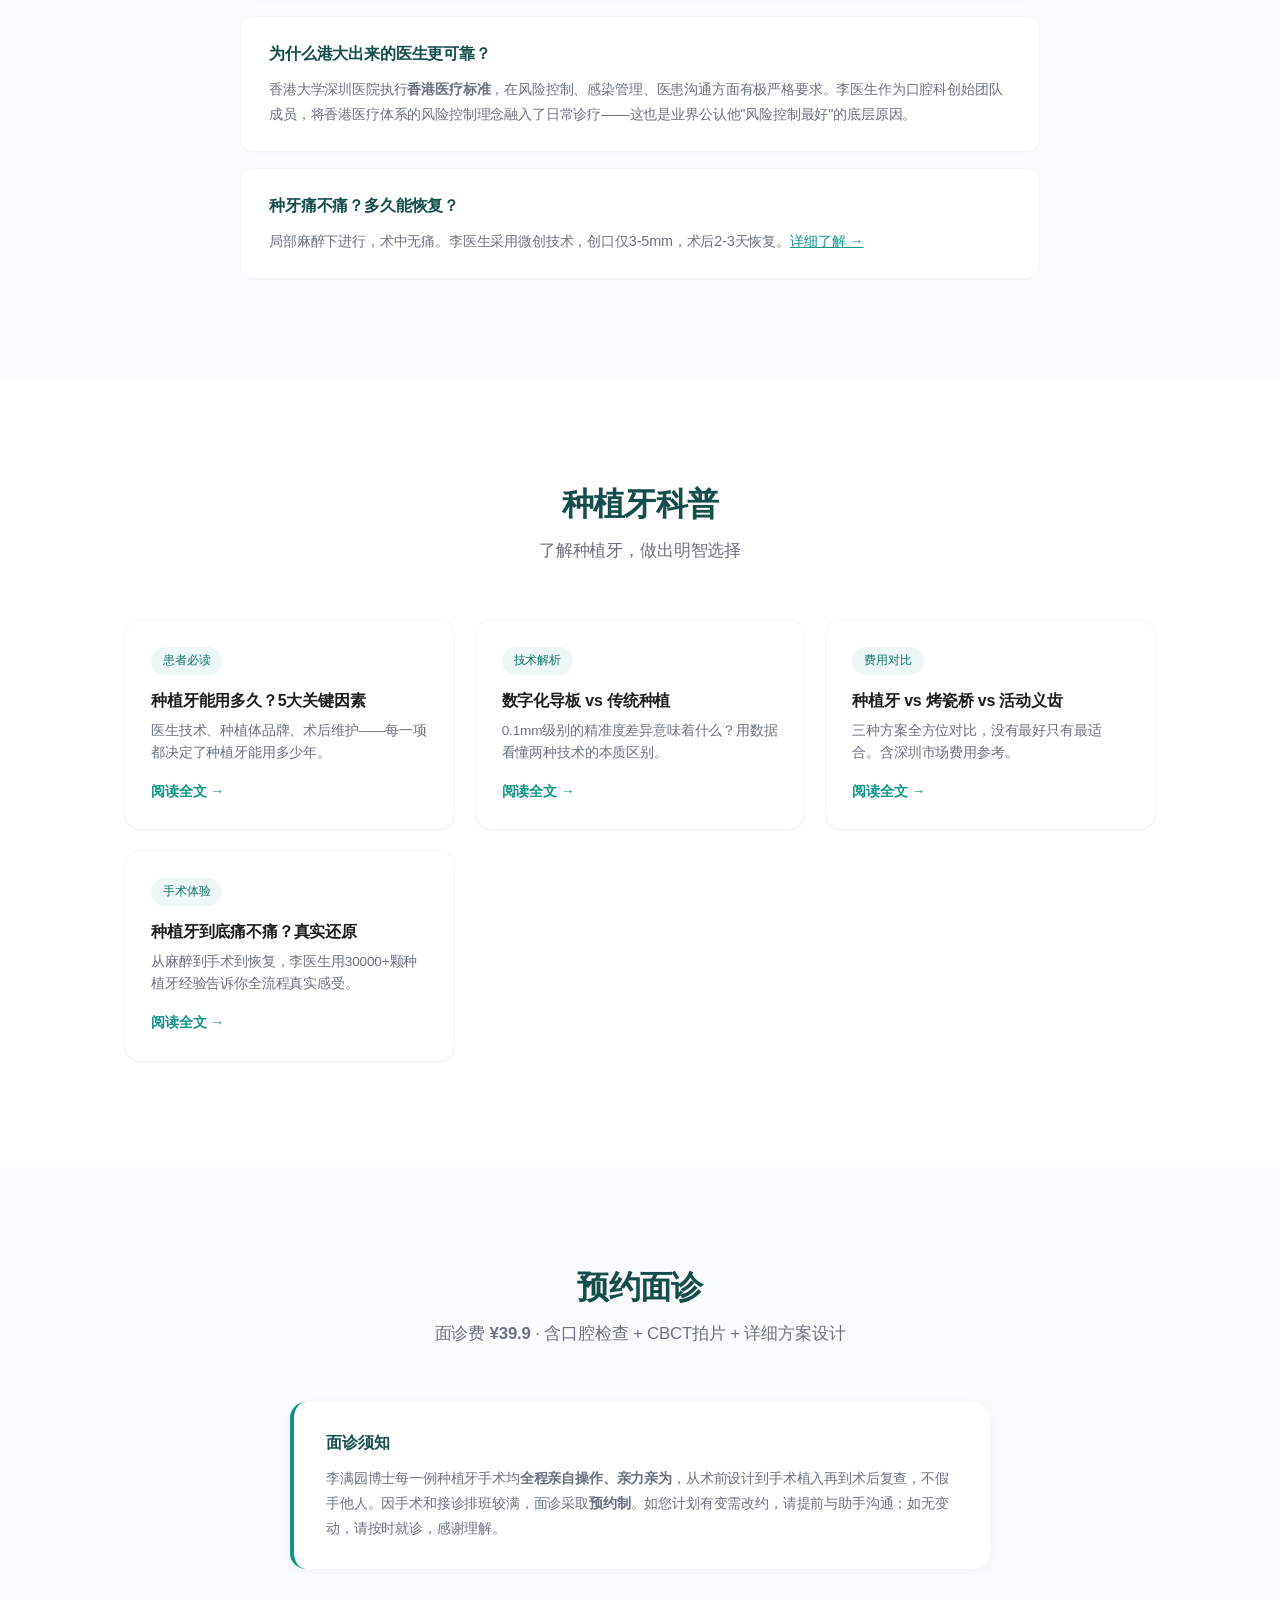
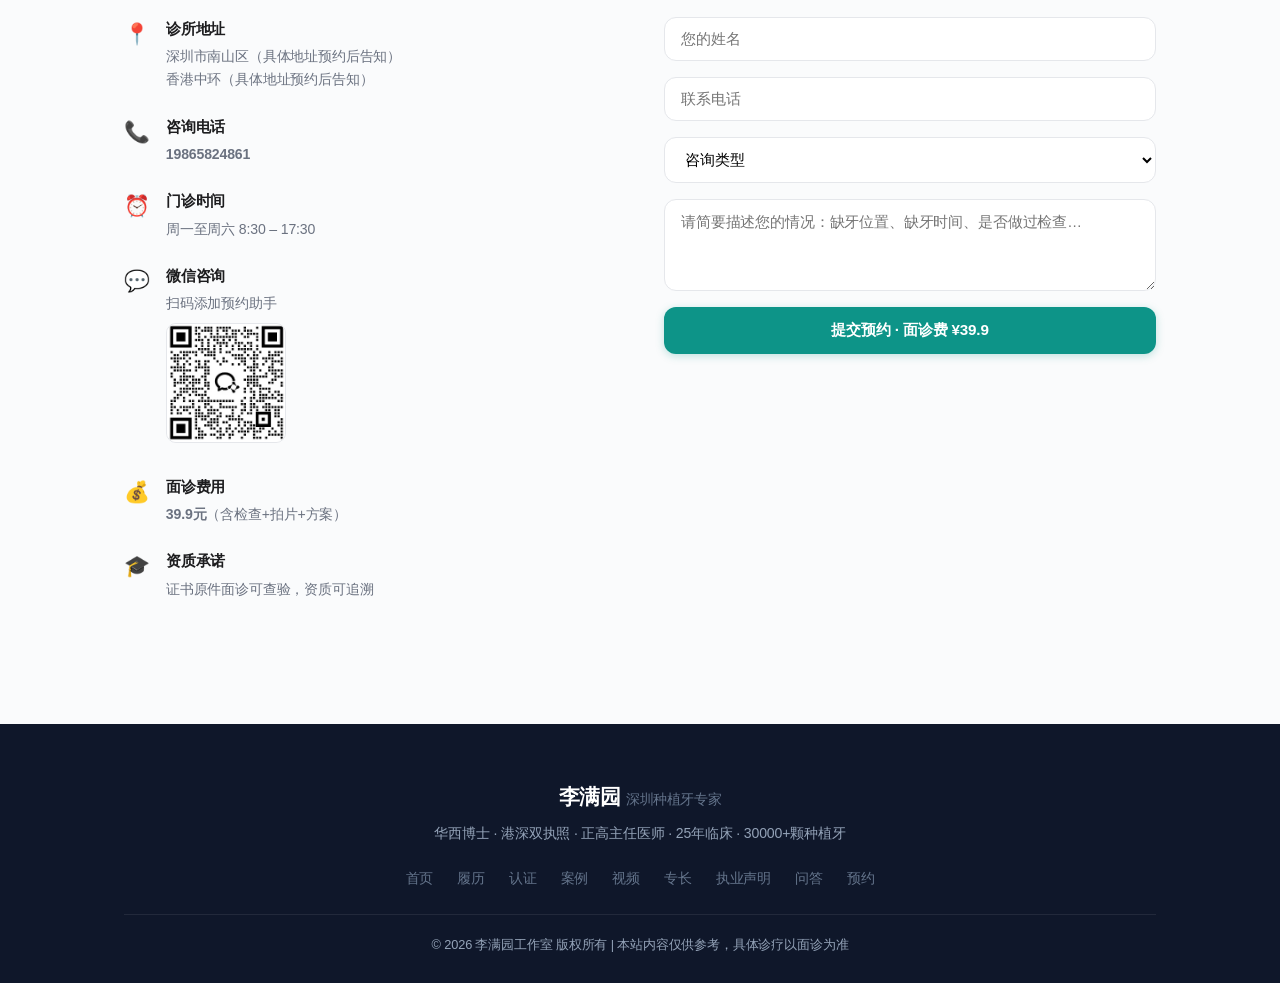
==== commit f996b656: "更新咨询电话为 19865824861 Co-Authored-By: Claude <noreply@anthropic.com>" ====
--- a/index.html
+++ b/index.html
@@ -380,7 +380,7 @@
         <div class="contact-grid">
             <div class="contact-info">
                 <div class="contact-item"><span class="contact-icon">📍</span><div><h4>诊所地址</h4><p>深圳市南山区（具体地址预约后告知）<br>香港中环（具体地址预约后告知）</p></div></div>
-                <div class="contact-item"><span class="contact-icon">📞</span><div><h4>咨询电话</h4><p><strong>13249857796</strong></p></div></div>
+                <div class="contact-item"><span class="contact-icon">📞</span><div><h4>咨询电话</h4><p><strong>19865824861</strong></p></div></div>
                 <div class="contact-item"><span class="contact-icon">⏰</span><div><h4>门诊时间</h4><p>周一至周六 8:30 – 17:30</p></div></div>
                 <div class="contact-item"><span class="contact-icon">💬</span><div><h4>微信咨询</h4><p>扫码添加预约助手</p><img src="images/预约助理二维码.png" alt="预约助手微信二维码" class="qr-code"></div></div>
                 <div class="contact-item"><span class="contact-icon">💰</span><div><h4>面诊费用</h4><p><strong>39.9元</strong>（含检查+拍片+方案）</p></div></div>
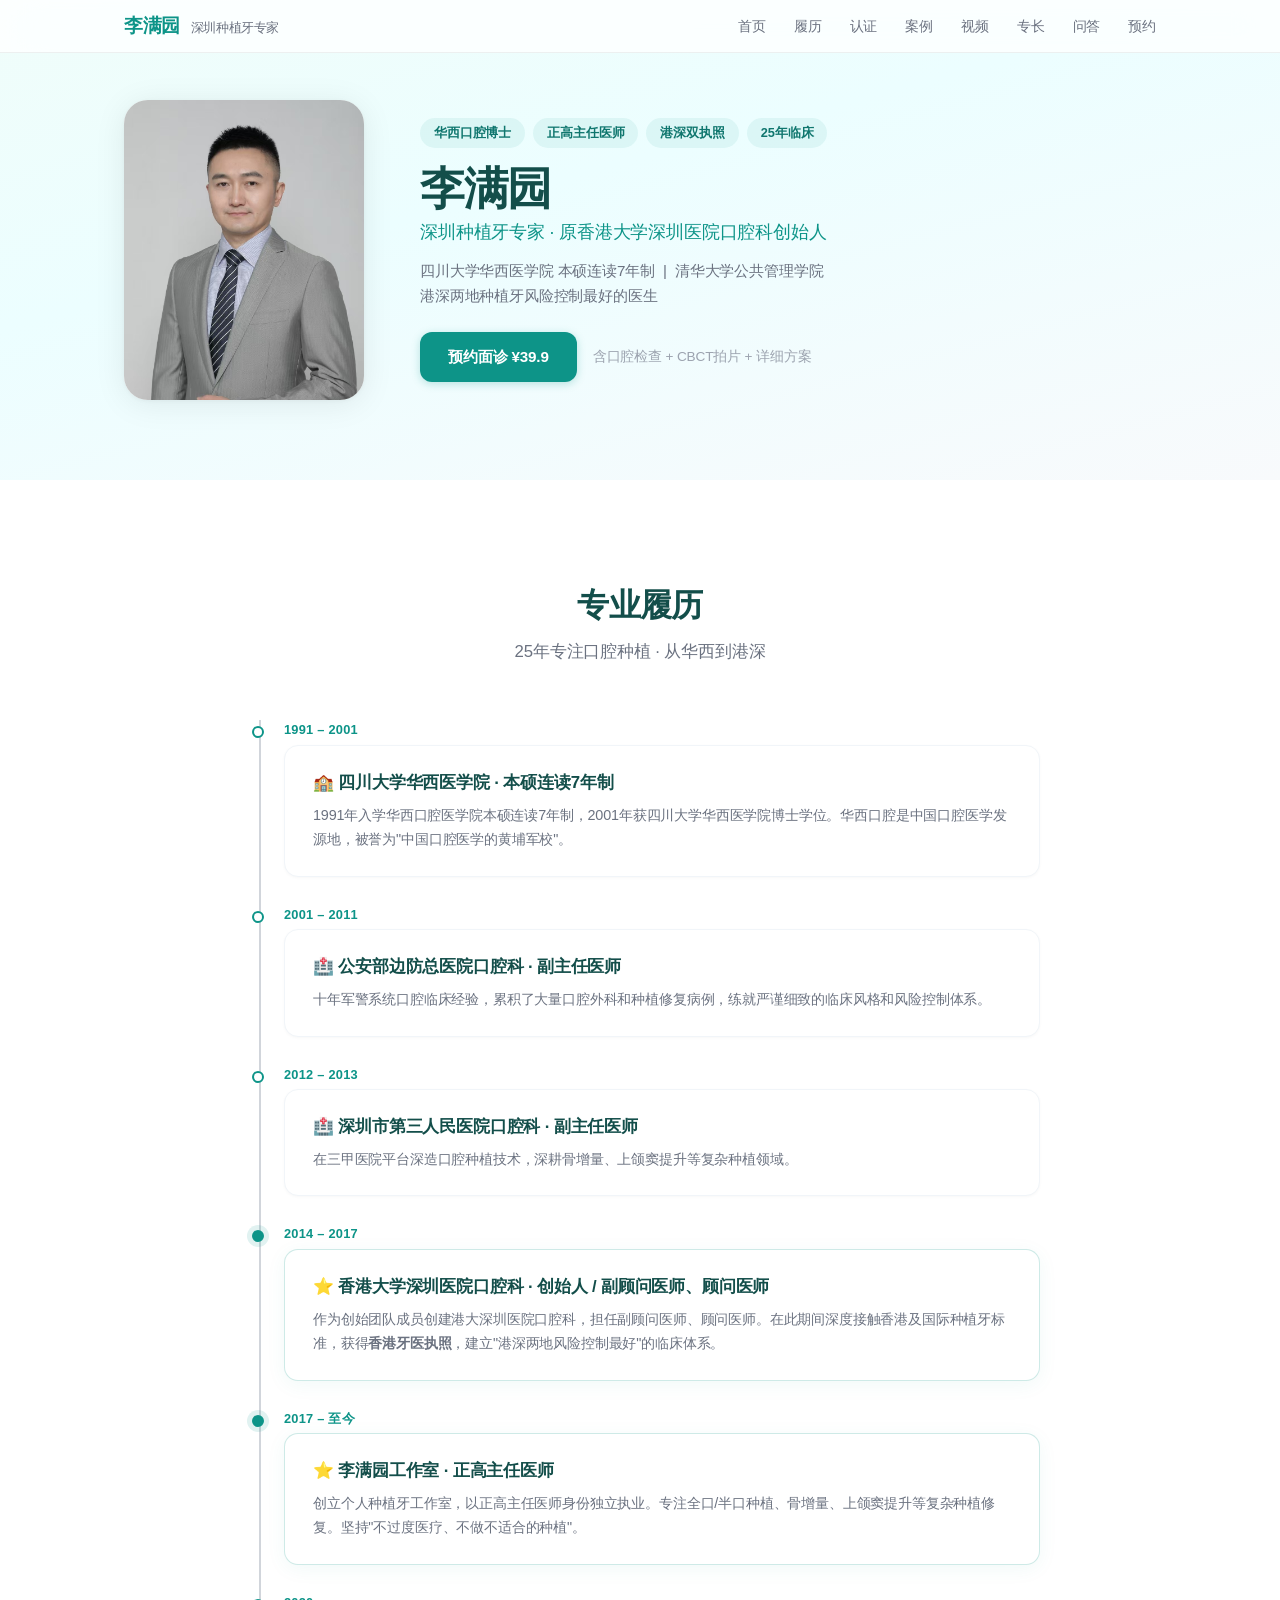
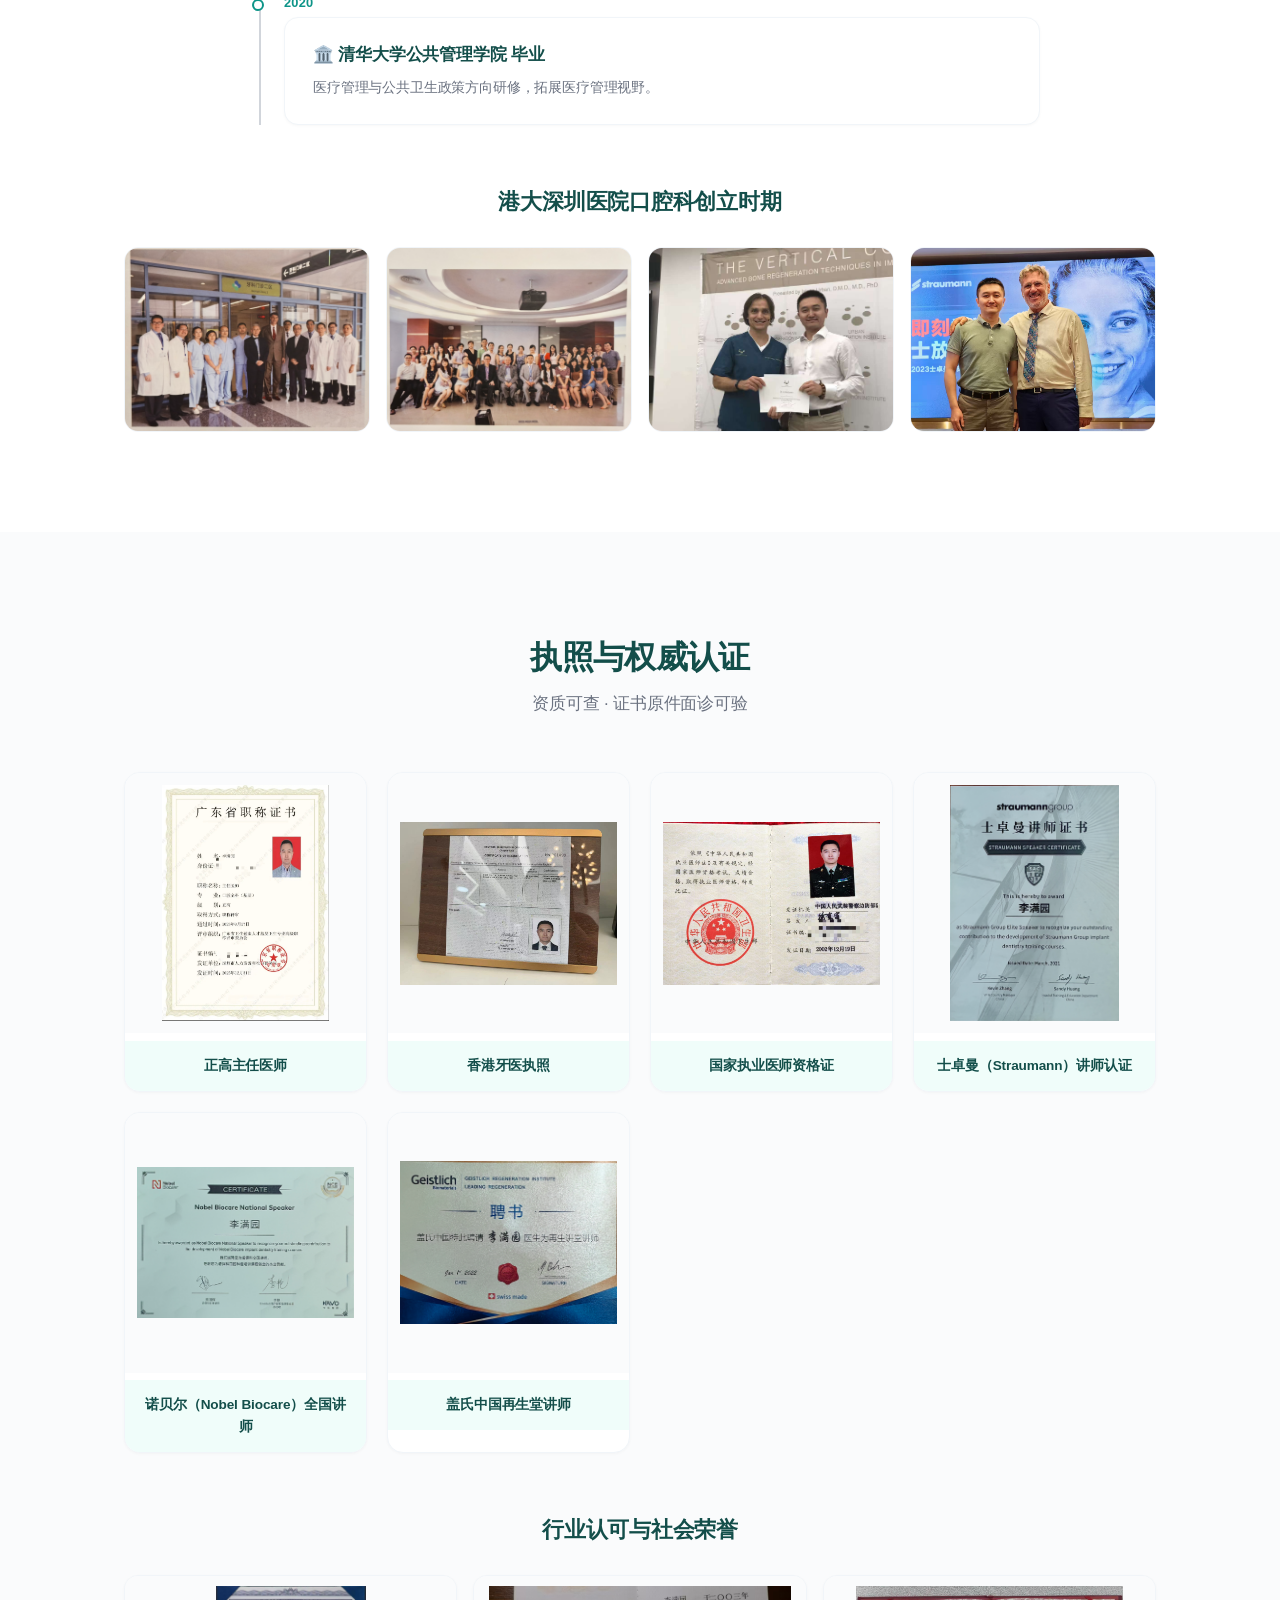
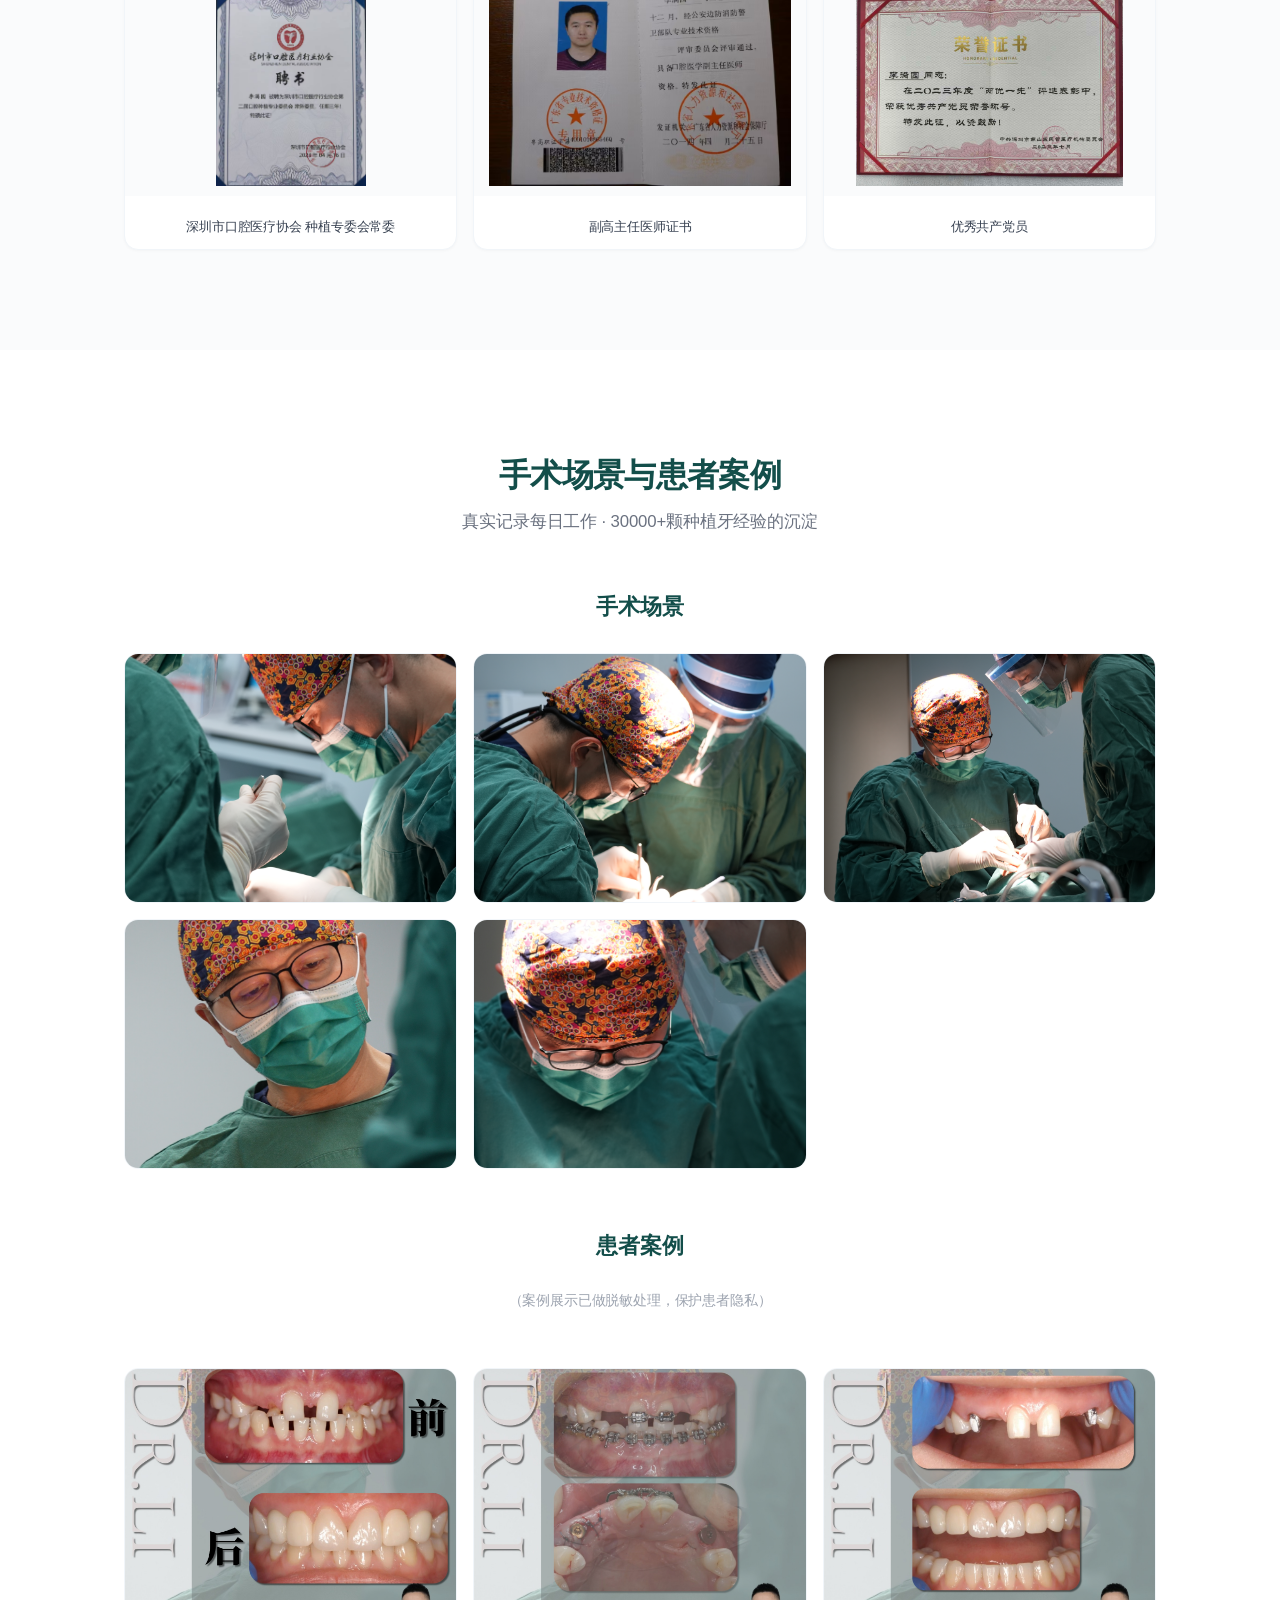
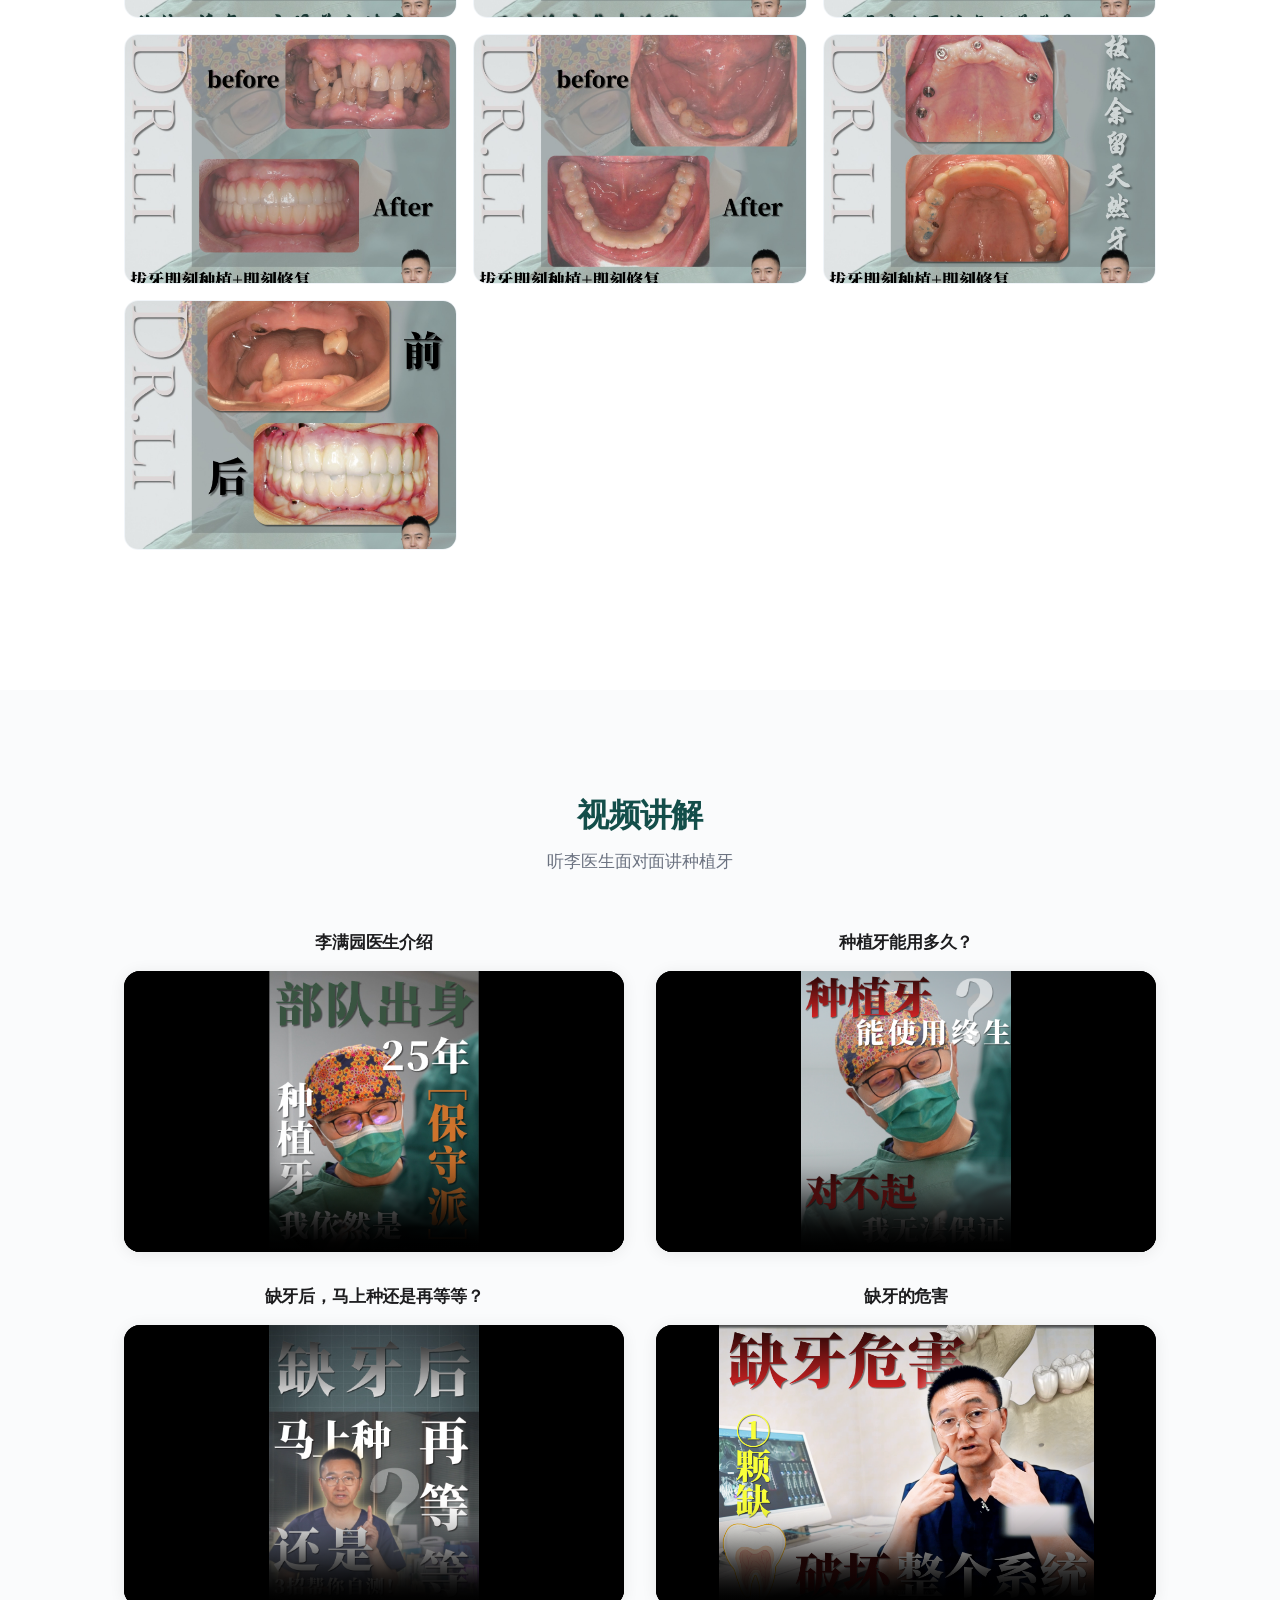
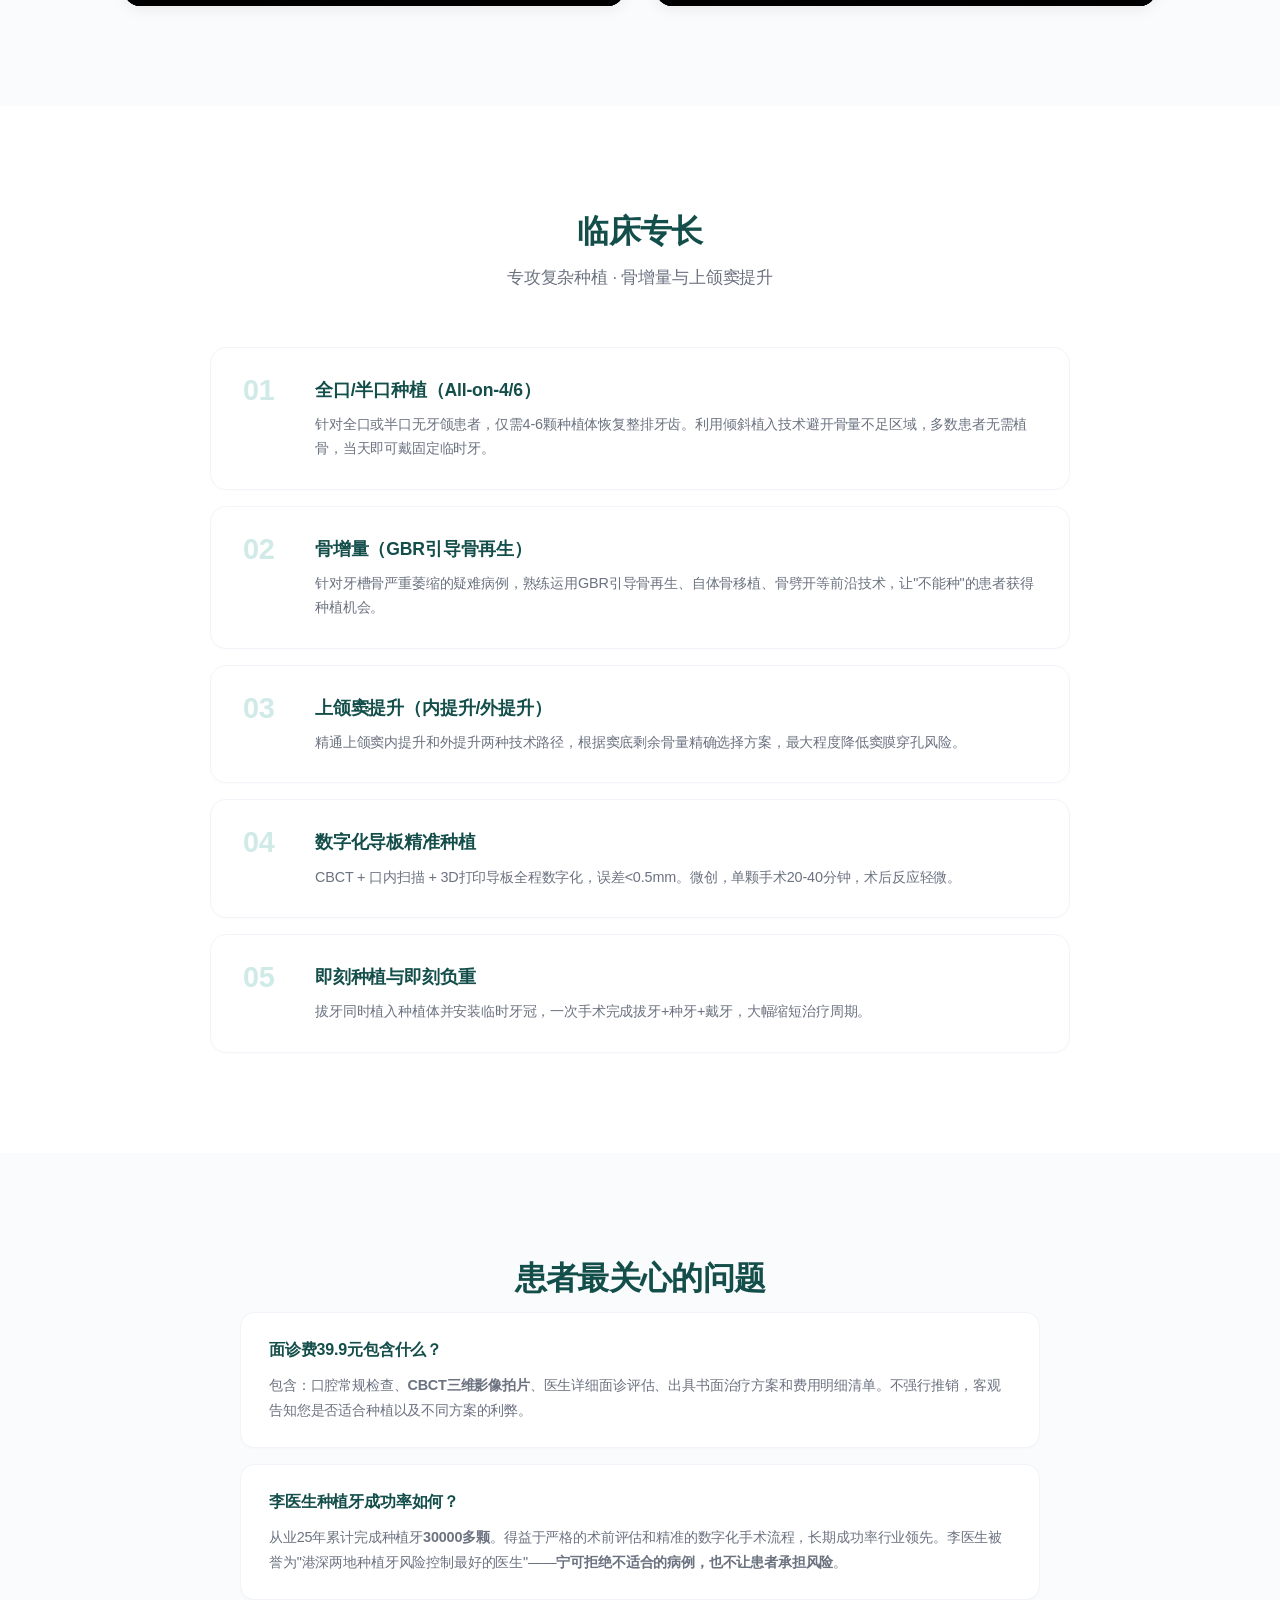
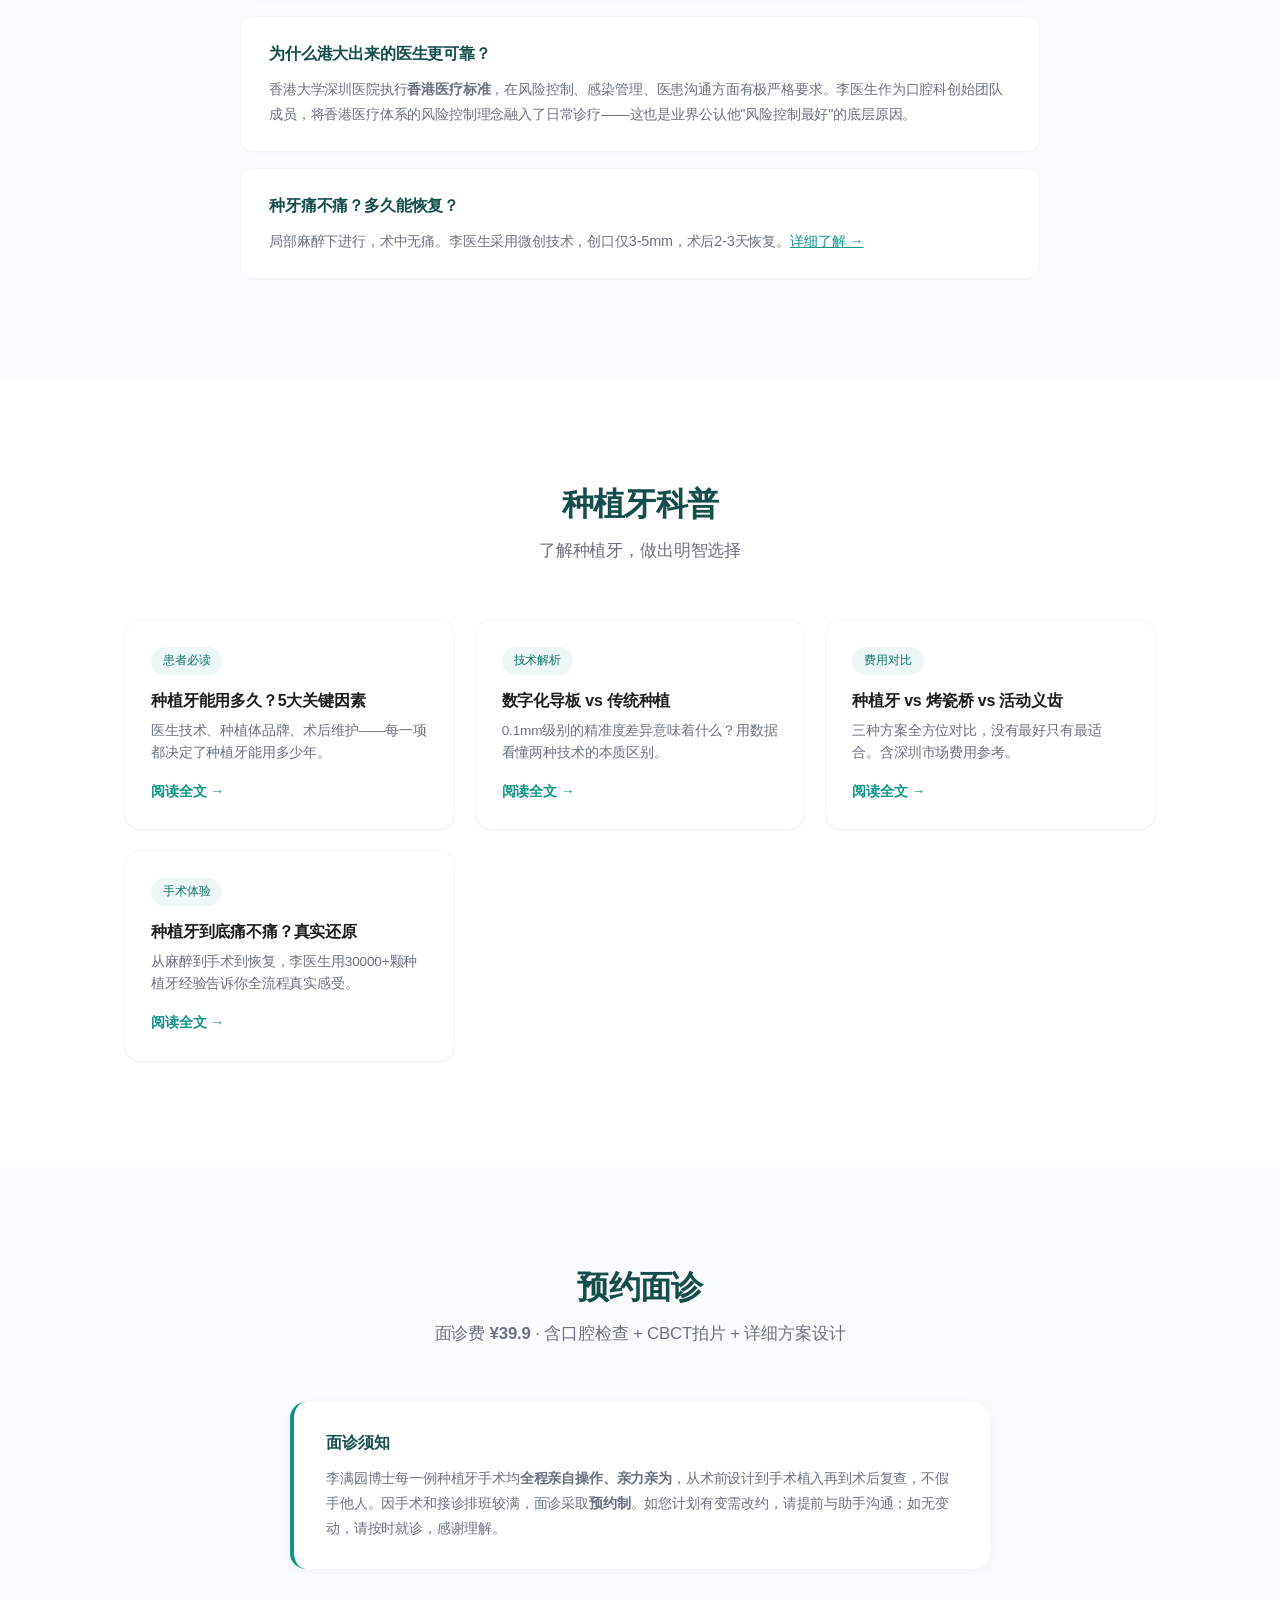
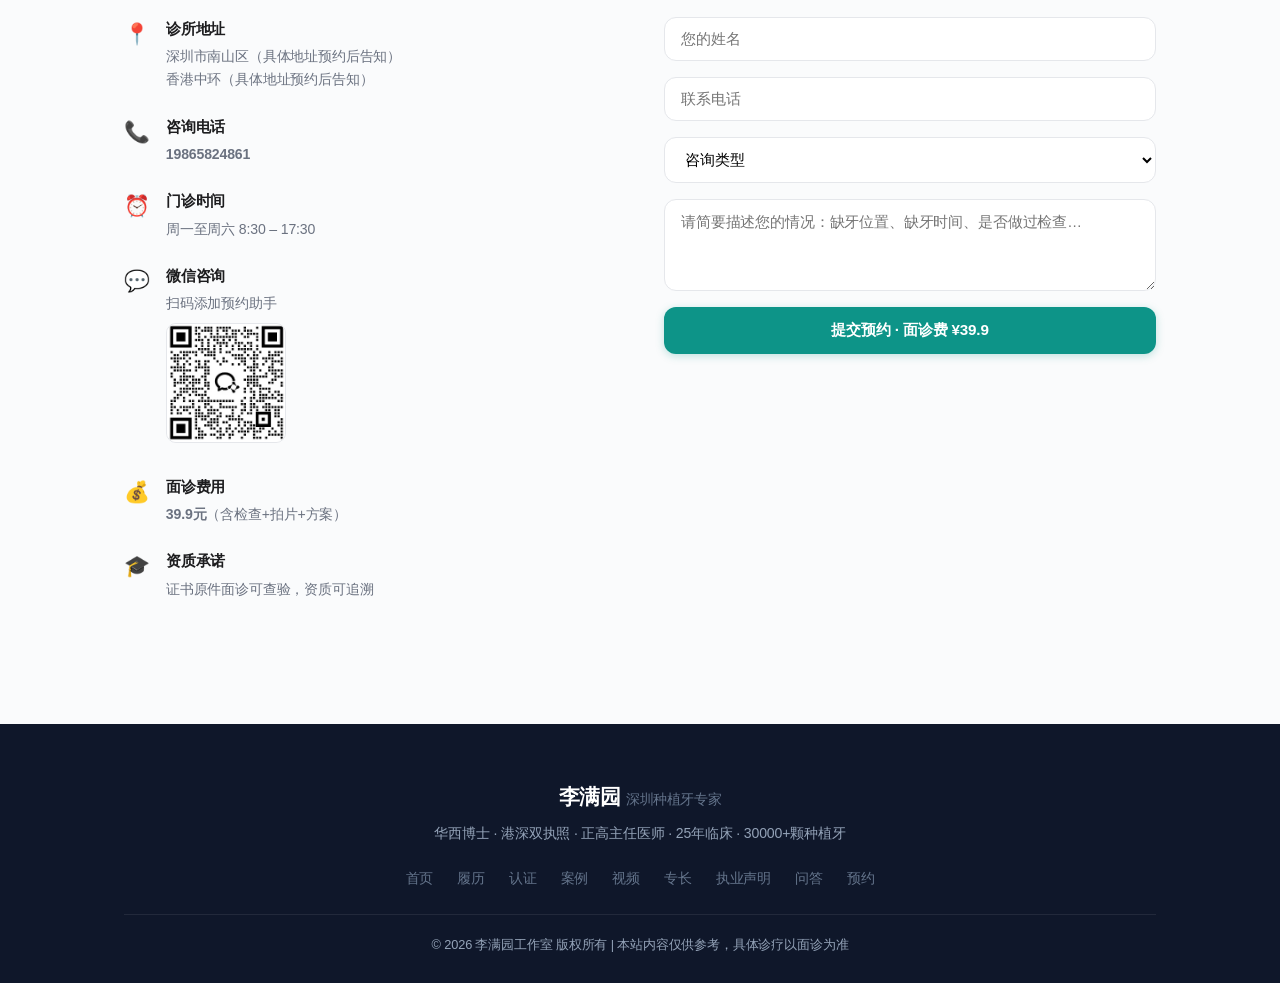
==== commit 796cd770: "修正李满园履历信息：入学年份1991、副主任医师/副顾问医师职称、香港牙医执照、案例数统一30000例 Co-Authored-By: Claude Code <noreply@anthropic.c" ====
--- a/index.html
+++ b/index.html
@@ -4,7 +4,7 @@
     <meta charset="UTF-8">
     <meta name="viewport" content="width=device-width, initial-scale=1.0">
     <title>李满园 | 深圳种植牙专家 — 华西博士 · 港深双执照 · 正高主任医师</title>
-    <meta name="description" content="李满园，四川大学华西医学院博士，原香港大学深圳医院口腔科创始人，港深两地种植牙风险控制最好的医生。持有香港牙医种植执照，士卓曼+诺贝尔双讲师认证。面诊费39.9元（含拍片+方案）。">
+    <meta name="description" content="李满园，四川大学华西医学院博士，原香港大学深圳医院口腔科创始人，港深两地种植牙风险控制最好的医生。持有香港牙医执照，士卓曼+诺贝尔双讲师认证。面诊费39.9元（含拍片+方案）。">
     <meta name="keywords" content="深圳种植牙,李满园,华西口腔,香港牙医执照,种植牙专家,士卓曼讲师,诺贝尔讲师,正高主任医师,深圳种牙推荐">
     <meta name="author" content="李满园">
     <meta name="baidu-site-verification" content="codeva-tg4ZopbSxr" />
@@ -25,12 +25,12 @@
         "@context": "https://schema.org",
         "@type": "Person",
         "name": "李满园",
-        "description": "深圳种植牙专家。四川大学华西医学院博士，原香港大学深圳医院口腔科创始人，正高主任医师，持有香港牙医种植执照。",
+        "description": "深圳种植牙专家。四川大学华西医学院博士，原香港大学深圳医院口腔科创始人，正高主任医师，持有香港牙医执照。",
         "url": "https://www.limanyuan.cn/",
         "hasCredential": [
             {"@type":"EducationalOccupationalCredential","name":"四川大学华西医学院 博士"},
             {"@type":"EducationalOccupationalCredential","name":"清华大学公共管理学院"},
-            {"@type":"EducationalOccupationalCredential","name":"香港牙医种植医生执照"},
+            {"@type":"EducationalOccupationalCredential","name":"香港牙医执照"},
             {"@type":"EducationalOccupationalCredential","name":"正高主任医师"},
             {"@type":"EducationalOccupationalCredential","name":"士卓曼讲师认证"},
             {"@type":"EducationalOccupationalCredential","name":"诺贝尔全国讲师认证"}
@@ -46,7 +46,7 @@
         "@context": "https://schema.org",
         "@type": "FAQPage",
         "mainEntity": [
-            {"@type":"Question","name":"深圳种植牙医生李满园的资质怎么样？","acceptedAnswer":{"@type":"Answer","text":"李满园医生是四川大学华西医学院本硕博连读博士，原香港大学深圳医院口腔科创始人、副主任医生，持有香港牙医种植医生执照，正高主任医师，士卓曼和诺贝尔双讲师认证。从业25年，累计完成30000多颗种植牙，是港深两地种植牙风险控制最好的医生之一。"}},
+            {"@type":"Question","name":"深圳种植牙医生李满园的资质怎么样？","acceptedAnswer":{"@type":"Answer","text":"李满园医生是四川大学华西医学院本硕连读7年制博士，原香港大学深圳医院口腔科创始人、副顾问医师、顾问医师，持有香港牙医执照，正高主任医师，士卓曼和诺贝尔双讲师认证。从业25年，累计完成30000多颗种植牙，是港深两地种植牙风险控制最好的医生之一。"}},
             {"@type":"Question","name":"李满园医生种植牙面诊费多少钱？","acceptedAnswer":{"@type":"Answer","text":"面诊费39.9元，包含口腔检查、CBCT拍片和详细的种植方案设计。面诊后李医生会根据您的口腔情况出具书面治疗方案和费用清单。"}},
             {"@type":"Question","name":"李满园医生擅长哪些种植牙技术？","acceptedAnswer":{"@type":"Answer","text":"李医生专攻复杂种植病例：全口/半口种植、骨增量（GBR引导骨再生）、上颌窦提升、即刻种植、数字化导板精准种植、种植修复。特别擅长骨量不足等疑难病例。"}}
         ]
@@ -102,7 +102,7 @@
             </div>
             <h1>李满园</h1>
             <p class="hero-title">深圳种植牙专家 · 原香港大学深圳医院口腔科创始人</p>
-            <p class="hero-desc">四川大学华西医学院 本硕博连读 &nbsp;|&nbsp; 清华大学公共管理学院<br>港深两地种植牙风险控制最好的医生</p>
+            <p class="hero-desc">四川大学华西医学院 本硕连读7年制 &nbsp;|&nbsp; 清华大学公共管理学院<br>港深两地种植牙风险控制最好的医生</p>
             <div class="hero-actions">
                 <a href="#contact" class="btn btn-primary">预约面诊 ¥39.9</a>
                 <span class="hero-price-note">含口腔检查 + CBCT拍片 + 详细方案</span>
@@ -121,31 +121,31 @@
 
         <div class="timeline">
             <div class="timeline-item">
-                <div class="timeline-year">1999 – 2001</div><div class="timeline-dot"></div>
-                <div class="timeline-card">
-                    <h3>🏫 四川大学华西医学院 · 本硕博连读</h3>
-                    <p>1999年入学华西口腔医学院本硕连读7年制，2001年获四川大学华西医学院博士学位。华西口腔是中国口腔医学发源地，被誉为"中国口腔医学的黄埔军校"。</p>
+                <div class="timeline-year">1991 – 2001</div><div class="timeline-dot"></div>
+                <div class="timeline-card">
+                    <h3>🏫 四川大学华西医学院 · 本硕连读7年制</h3>
+                    <p>1991年入学华西口腔医学院本硕连读7年制，2001年获四川大学华西医学院博士学位。华西口腔是中国口腔医学发源地，被誉为"中国口腔医学的黄埔军校"。</p>
                 </div>
             </div>
             <div class="timeline-item">
                 <div class="timeline-year">2001 – 2011</div><div class="timeline-dot"></div>
                 <div class="timeline-card">
-                    <h3>🏥 公安部边防总医院口腔科 · 主治医生</h3>
+                    <h3>🏥 公安部边防总医院口腔科 · 副主任医师</h3>
                     <p>十年军警系统口腔临床经验，累积了大量口腔外科和种植修复病例，练就严谨细致的临床风格和风险控制体系。</p>
                 </div>
             </div>
             <div class="timeline-item">
                 <div class="timeline-year">2012 – 2013</div><div class="timeline-dot"></div>
                 <div class="timeline-card">
-                    <h3>🏥 深圳市第三人民医院口腔科 · 主治医生</h3>
+                    <h3>🏥 深圳市第三人民医院口腔科 · 副主任医师</h3>
                     <p>在三甲医院平台深造口腔种植技术，深耕骨增量、上颌窦提升等复杂种植领域。</p>
                 </div>
             </div>
             <div class="timeline-item highlight">
                 <div class="timeline-year">2014 – 2017</div><div class="timeline-dot"></div>
                 <div class="timeline-card">
-                    <h3>⭐ 香港大学深圳医院口腔科 · 创始人 / 副主任医生</h3>
-                    <p>作为创始团队成员创建港大深圳医院口腔科，担任副主任医生。在此期间深度接触香港及国际种植牙标准，获得<strong>香港牙医种植医生执照</strong>，建立"港深两地风险控制最好"的临床体系。</p>
+                    <h3>⭐ 香港大学深圳医院口腔科 · 创始人 / 副顾问医师、顾问医师</h3>
+                    <p>作为创始团队成员创建港大深圳医院口腔科，担任副顾问医师、顾问医师。在此期间深度接触香港及国际种植牙标准，获得<strong>香港牙医执照</strong>，建立"港深两地风险控制最好"的临床体系。</p>
                 </div>
             </div>
             <div class="timeline-item highlight">
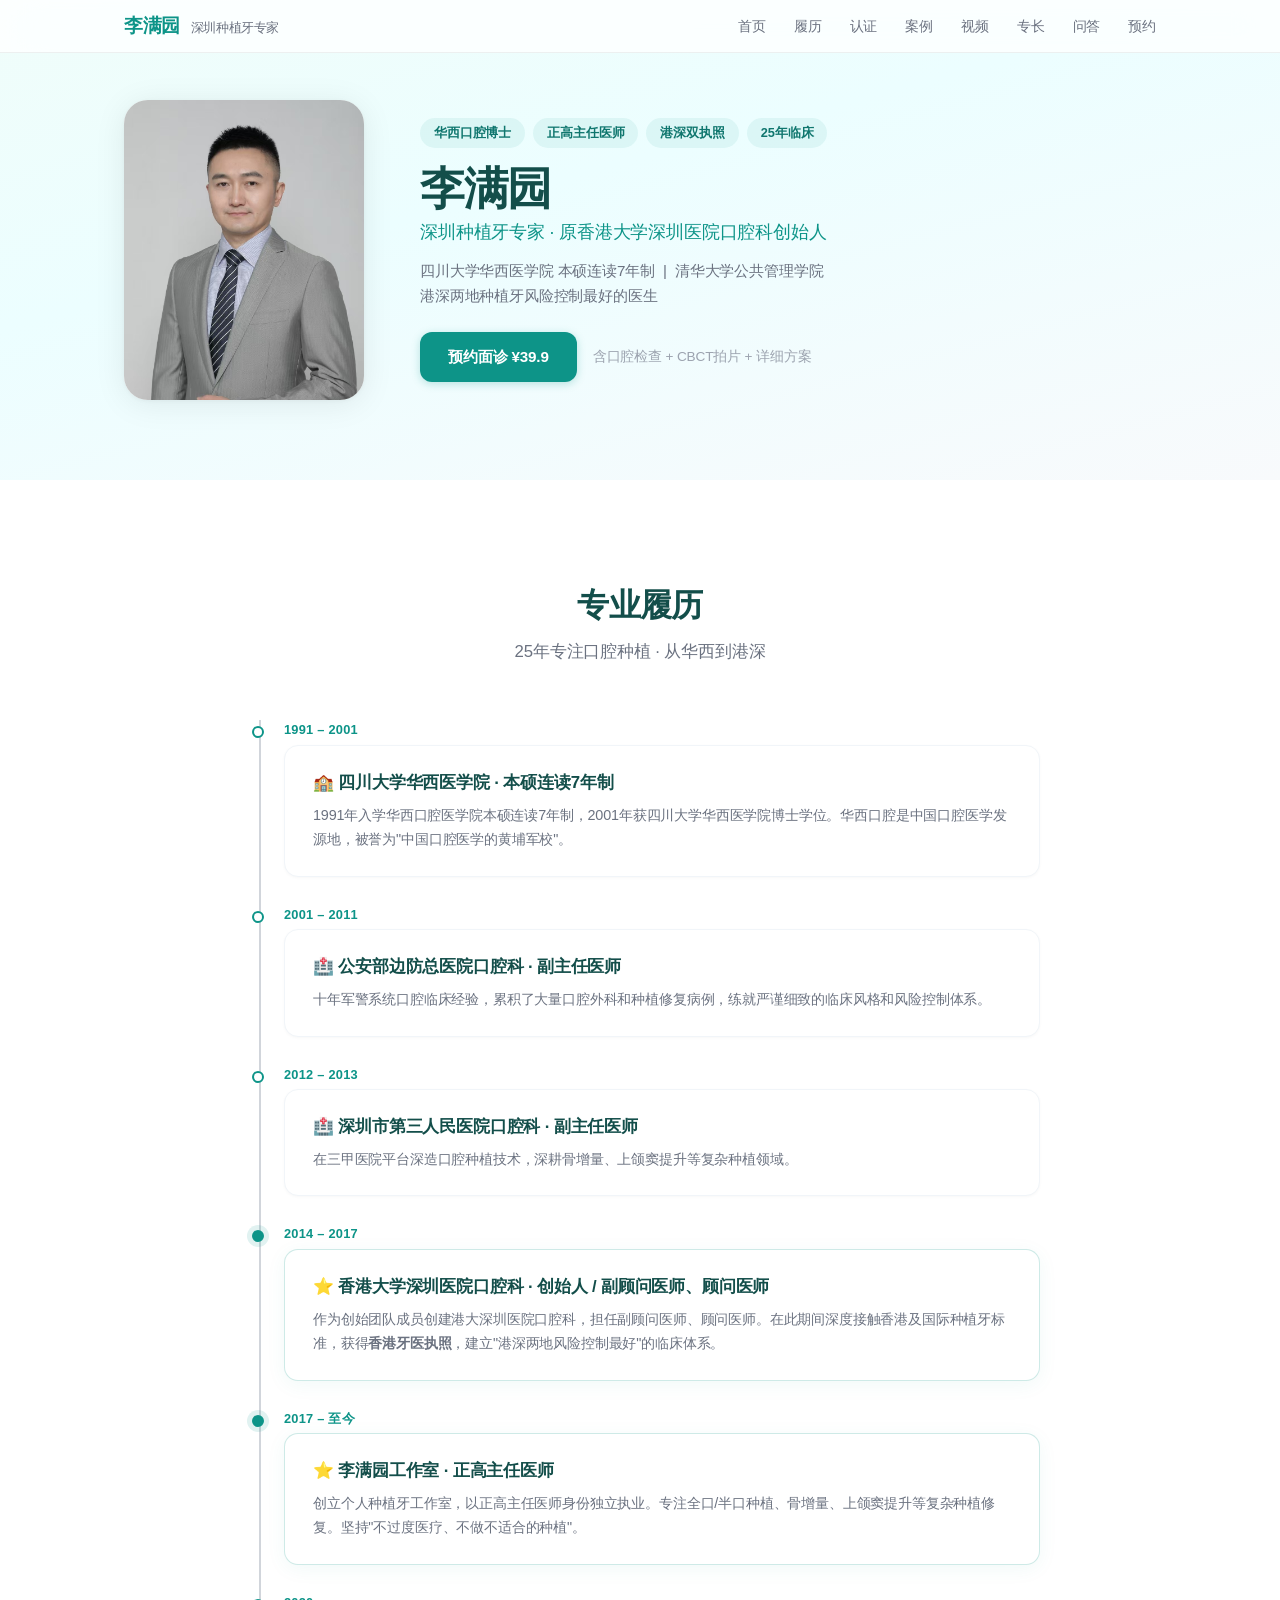
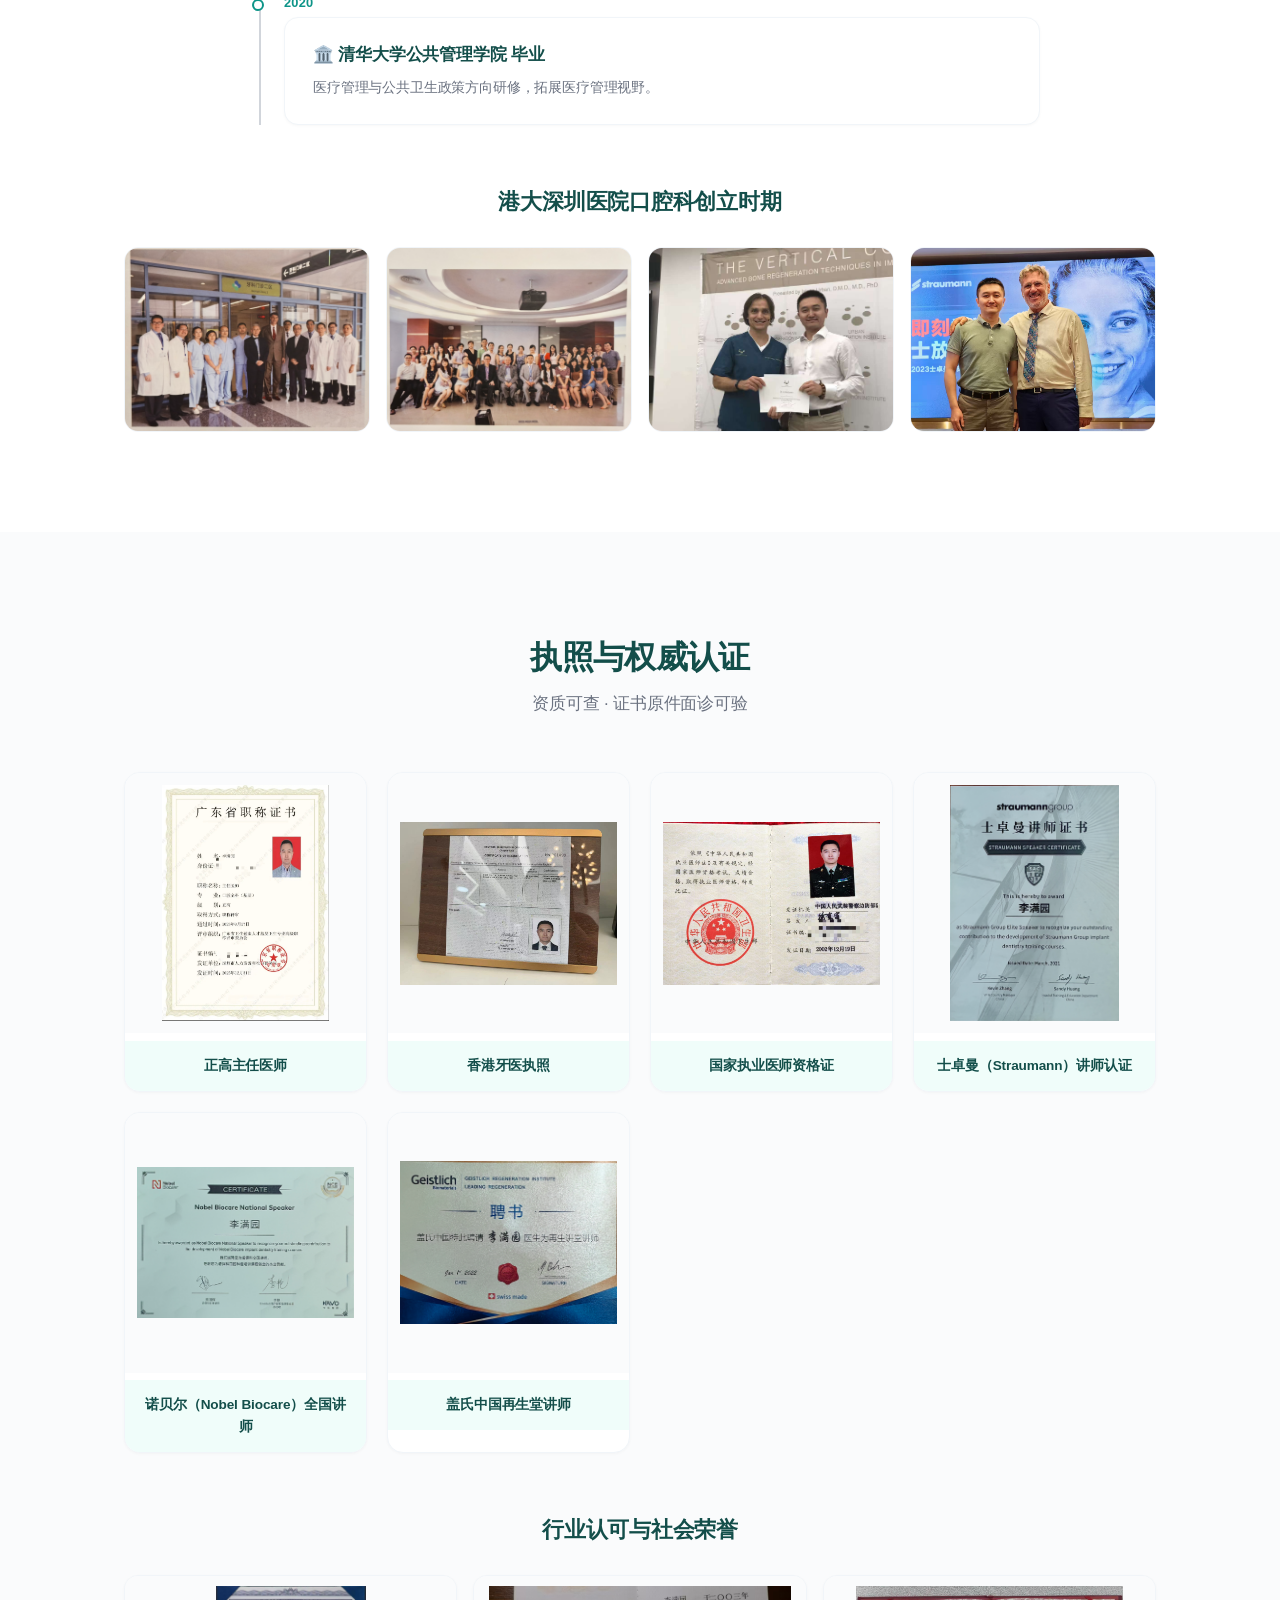
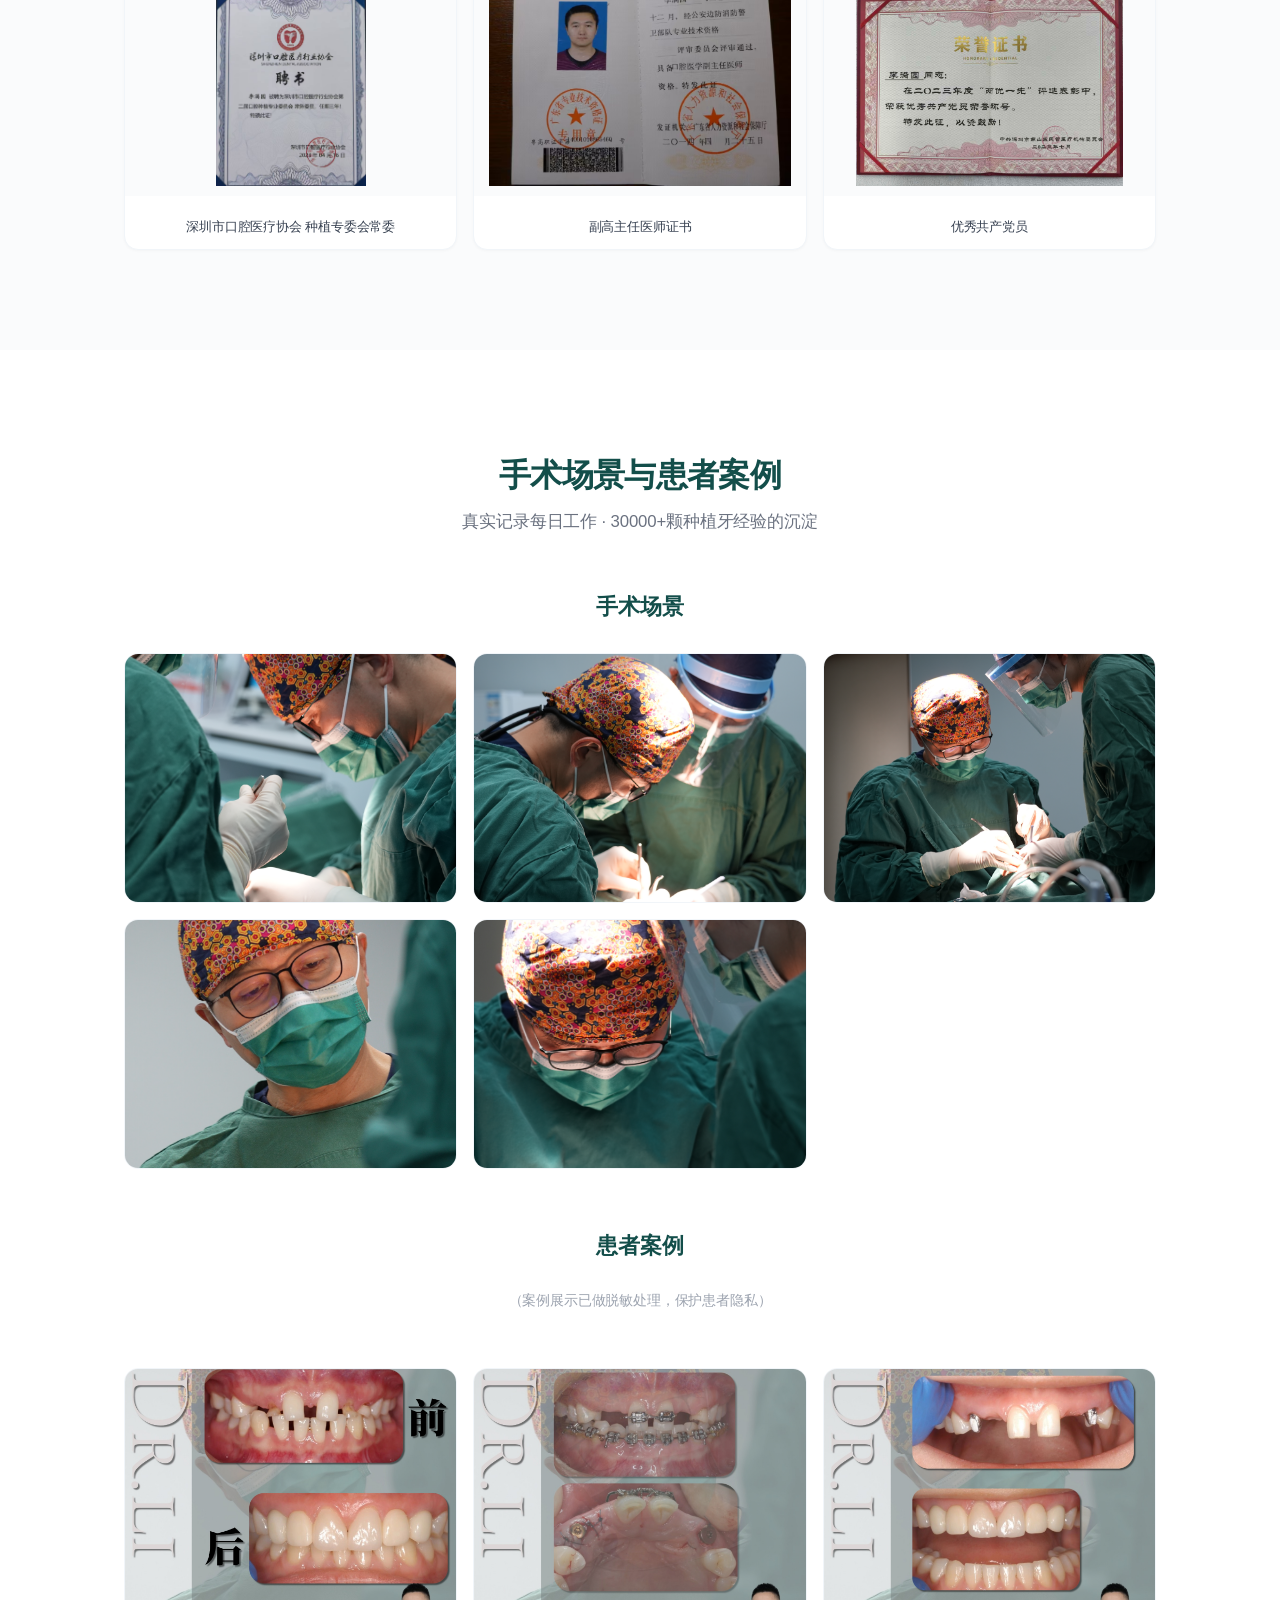
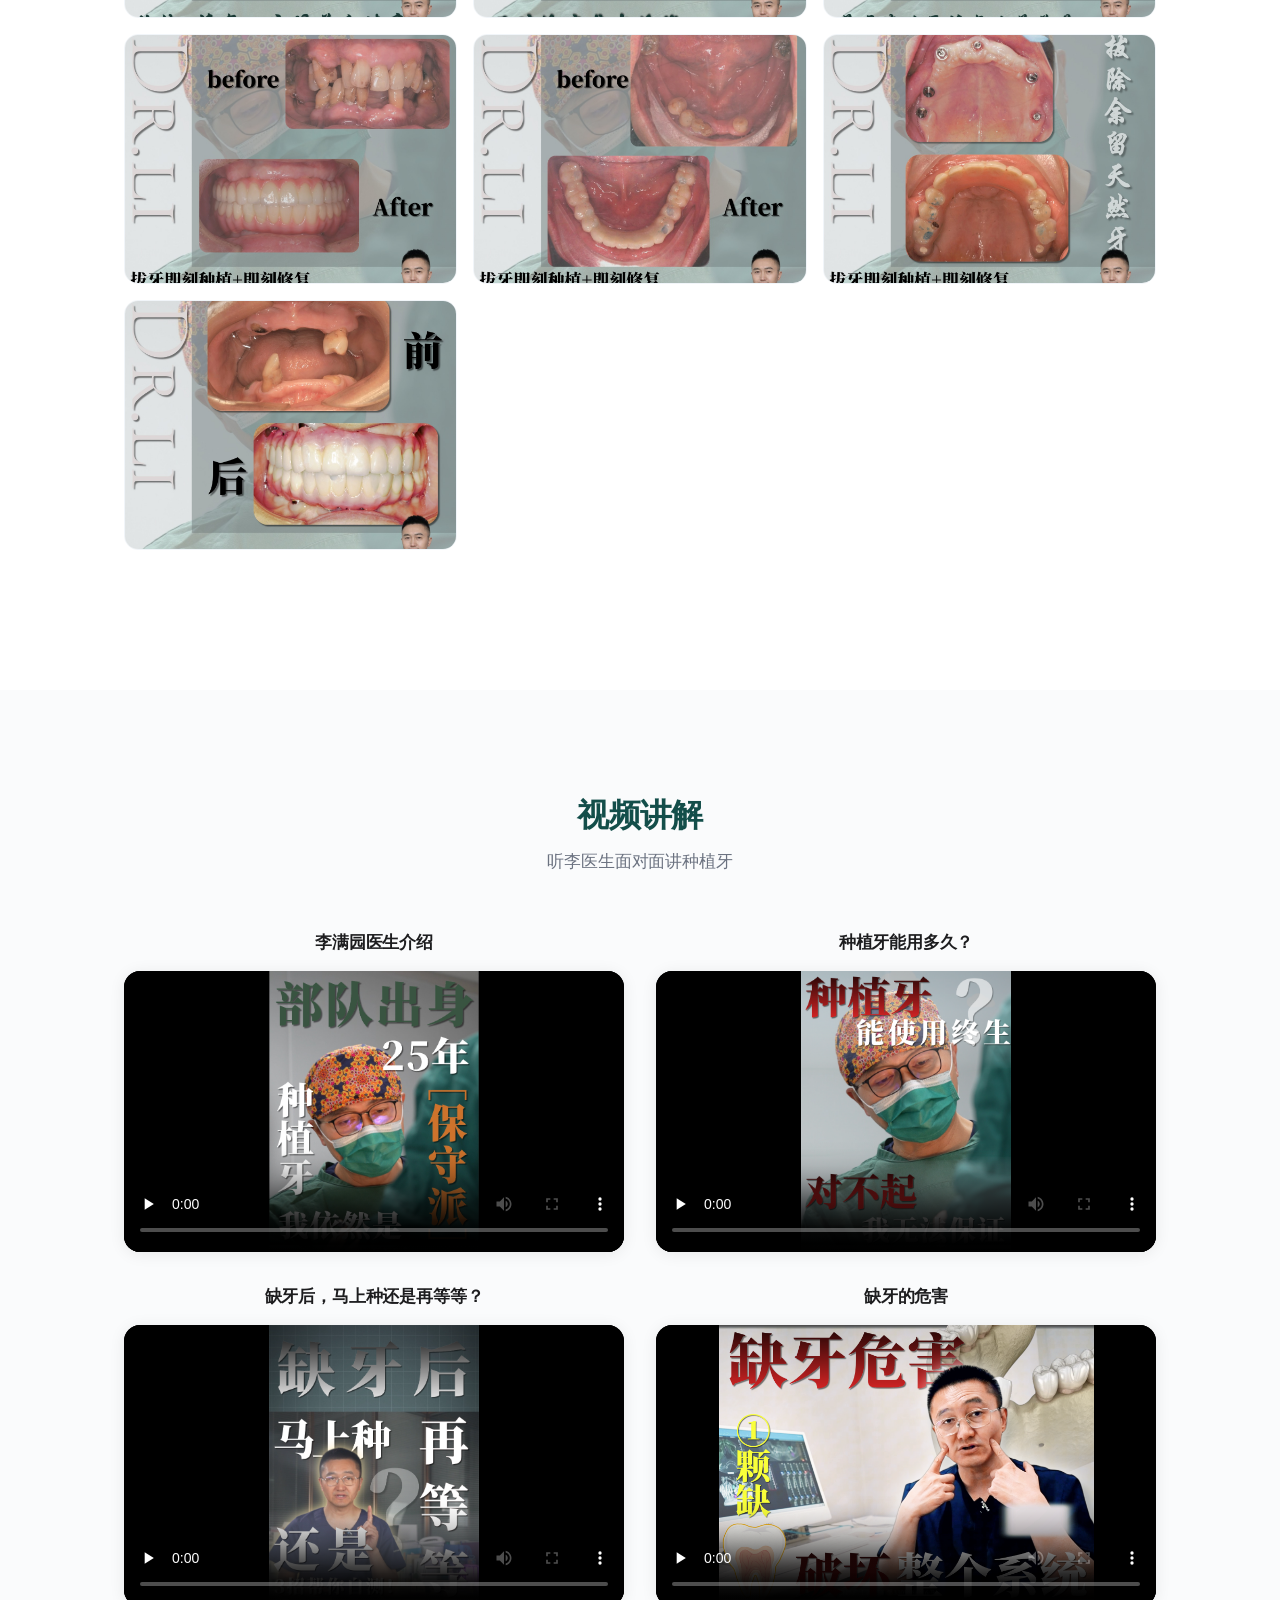
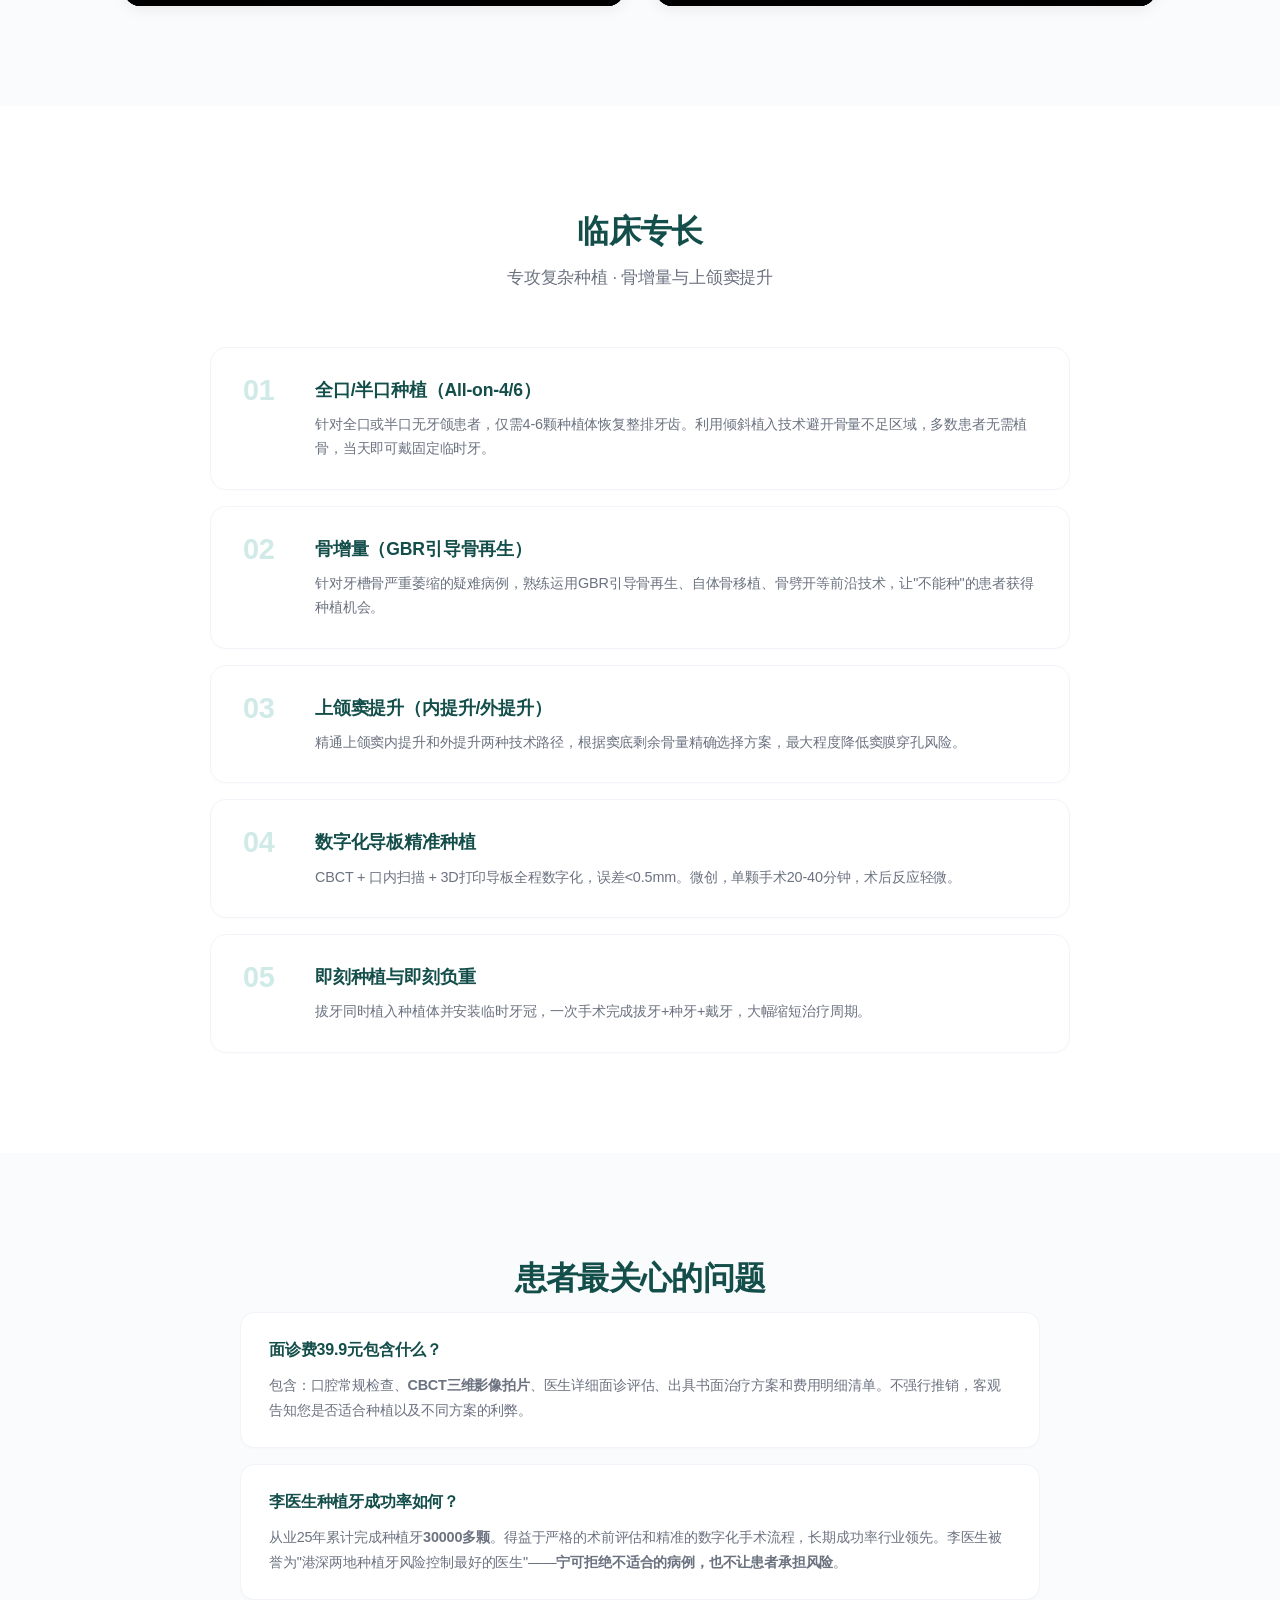
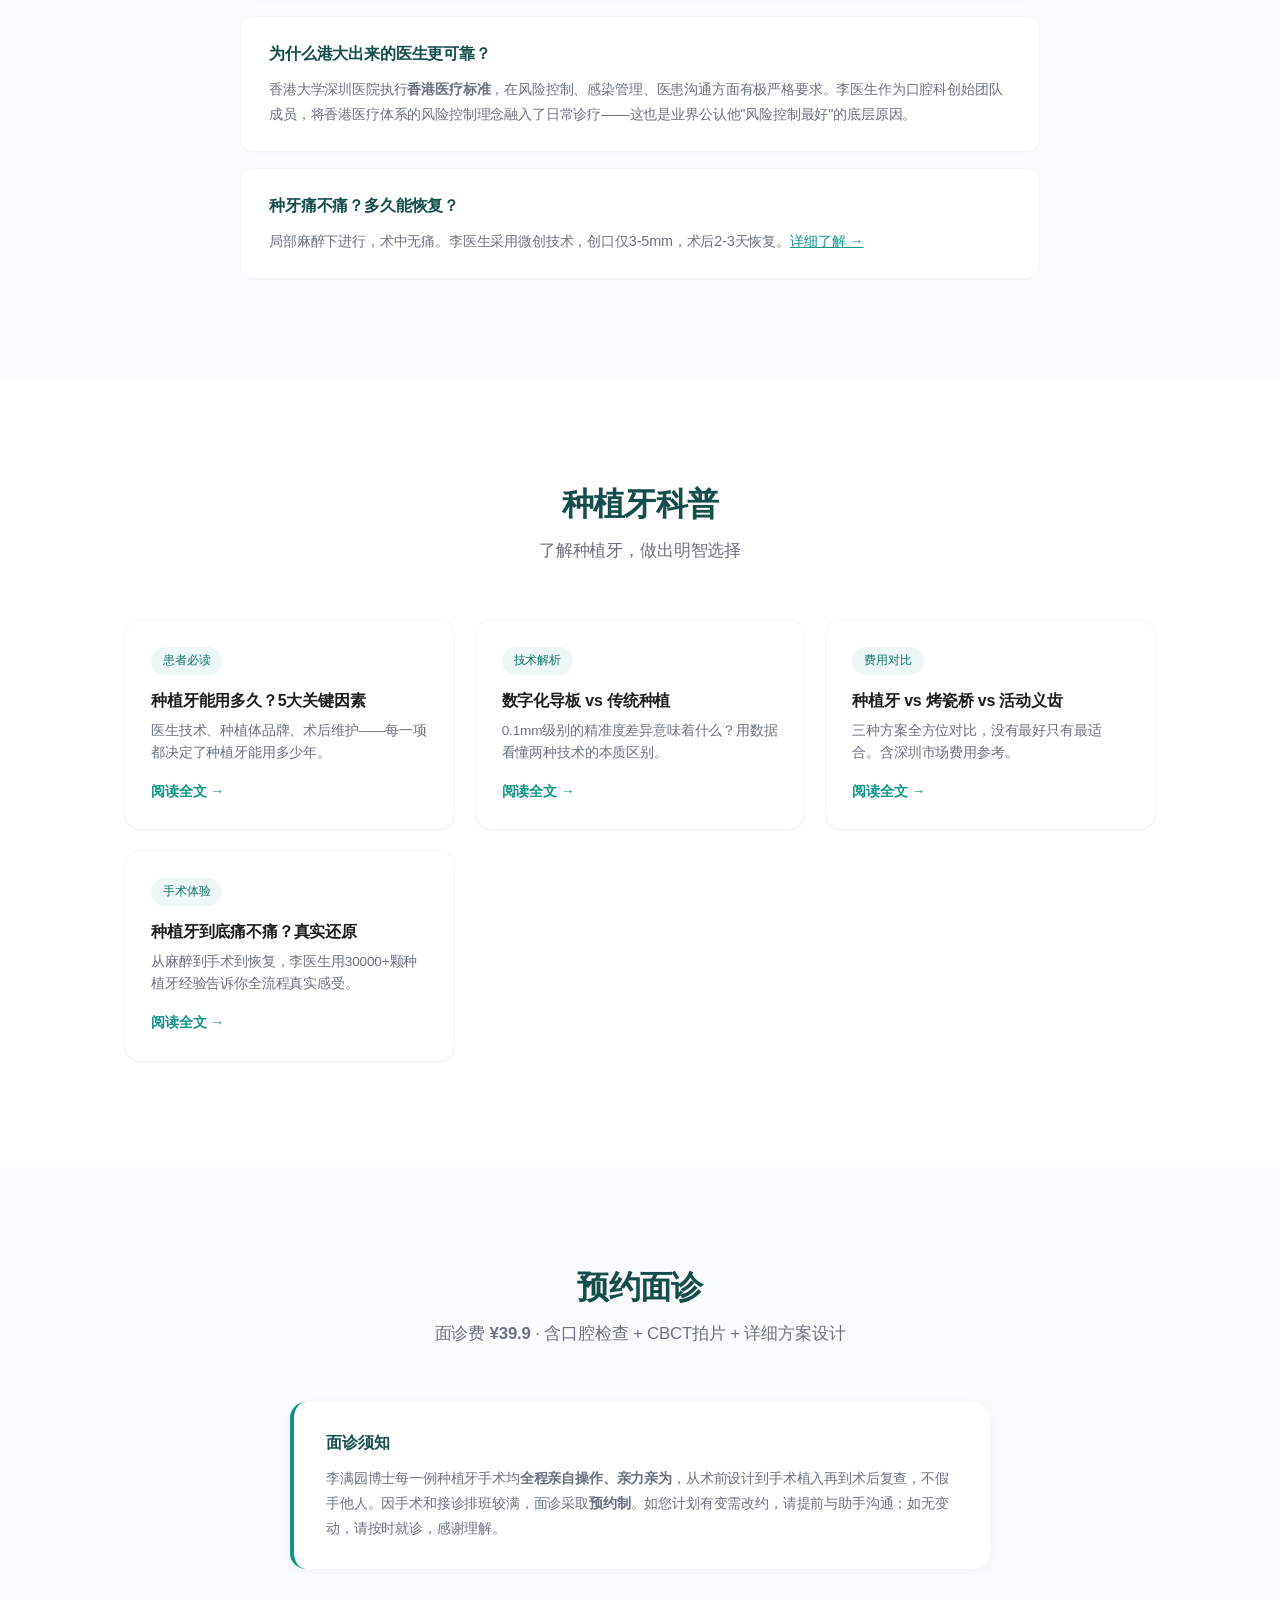
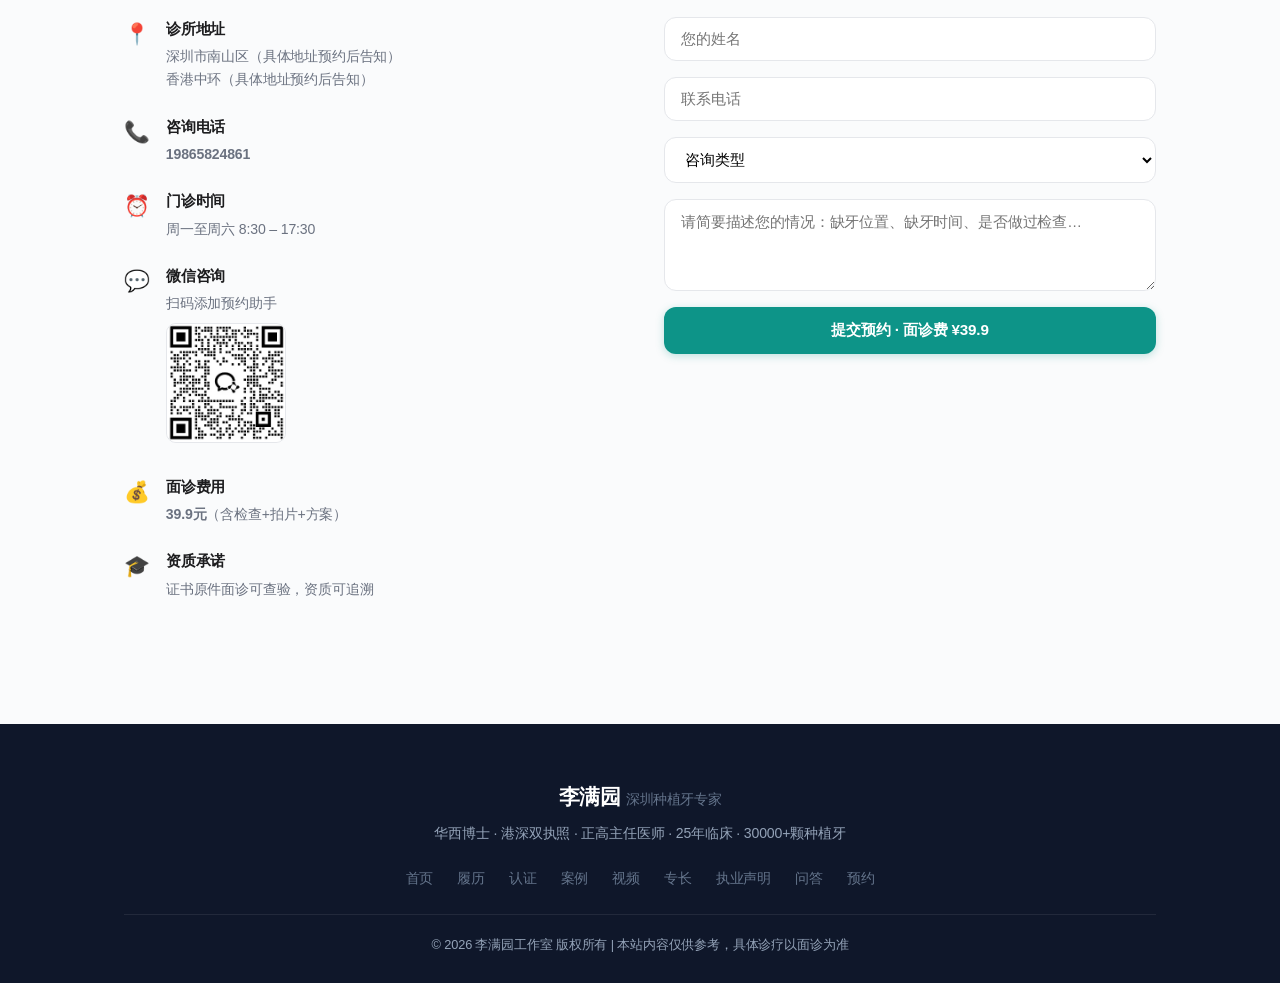
==== commit c7e7e645: "微信分享卡片：标题改为港深双证口腔博士李满园简介，修正og:image中文文件名URL编码 Co-Authored-By: Claude Code <noreply@anthropic.com>" ====
--- a/index.html
+++ b/index.html
@@ -14,11 +14,11 @@
     <meta name="format-detection" content="telephone=no">
     <link rel="canonical" href="https://www.limanyuan.cn/">
 
-    <meta property="og:title" content="李满园 — 深圳种植牙专家 | 华西博士 · 港深双执照">
-    <meta property="og:description" content="四川大学华西医学院博士，港深两地种植牙风险控制最好的医生。">
+    <meta property="og:title" content="港深双证口腔博士李满园简介">
+    <meta property="og:description" content="华西口腔博士 · 港深双证 · 原港大深圳医院口腔科创始人，25年完成30000余例种植牙。">
     <meta property="og:type" content="website">
     <meta property="og:url" content="https://www.limanyuan.cn/">
-    <meta property="og:image" content="https://www.limanyuan.cn/images/形象照1.jpg">
+    <meta property="og:image" content="https://www.limanyuan.cn/images/%E5%BD%A2%E8%B1%A1%E7%85%A71.jpg">
 
     <script type="application/ld+json">
     {
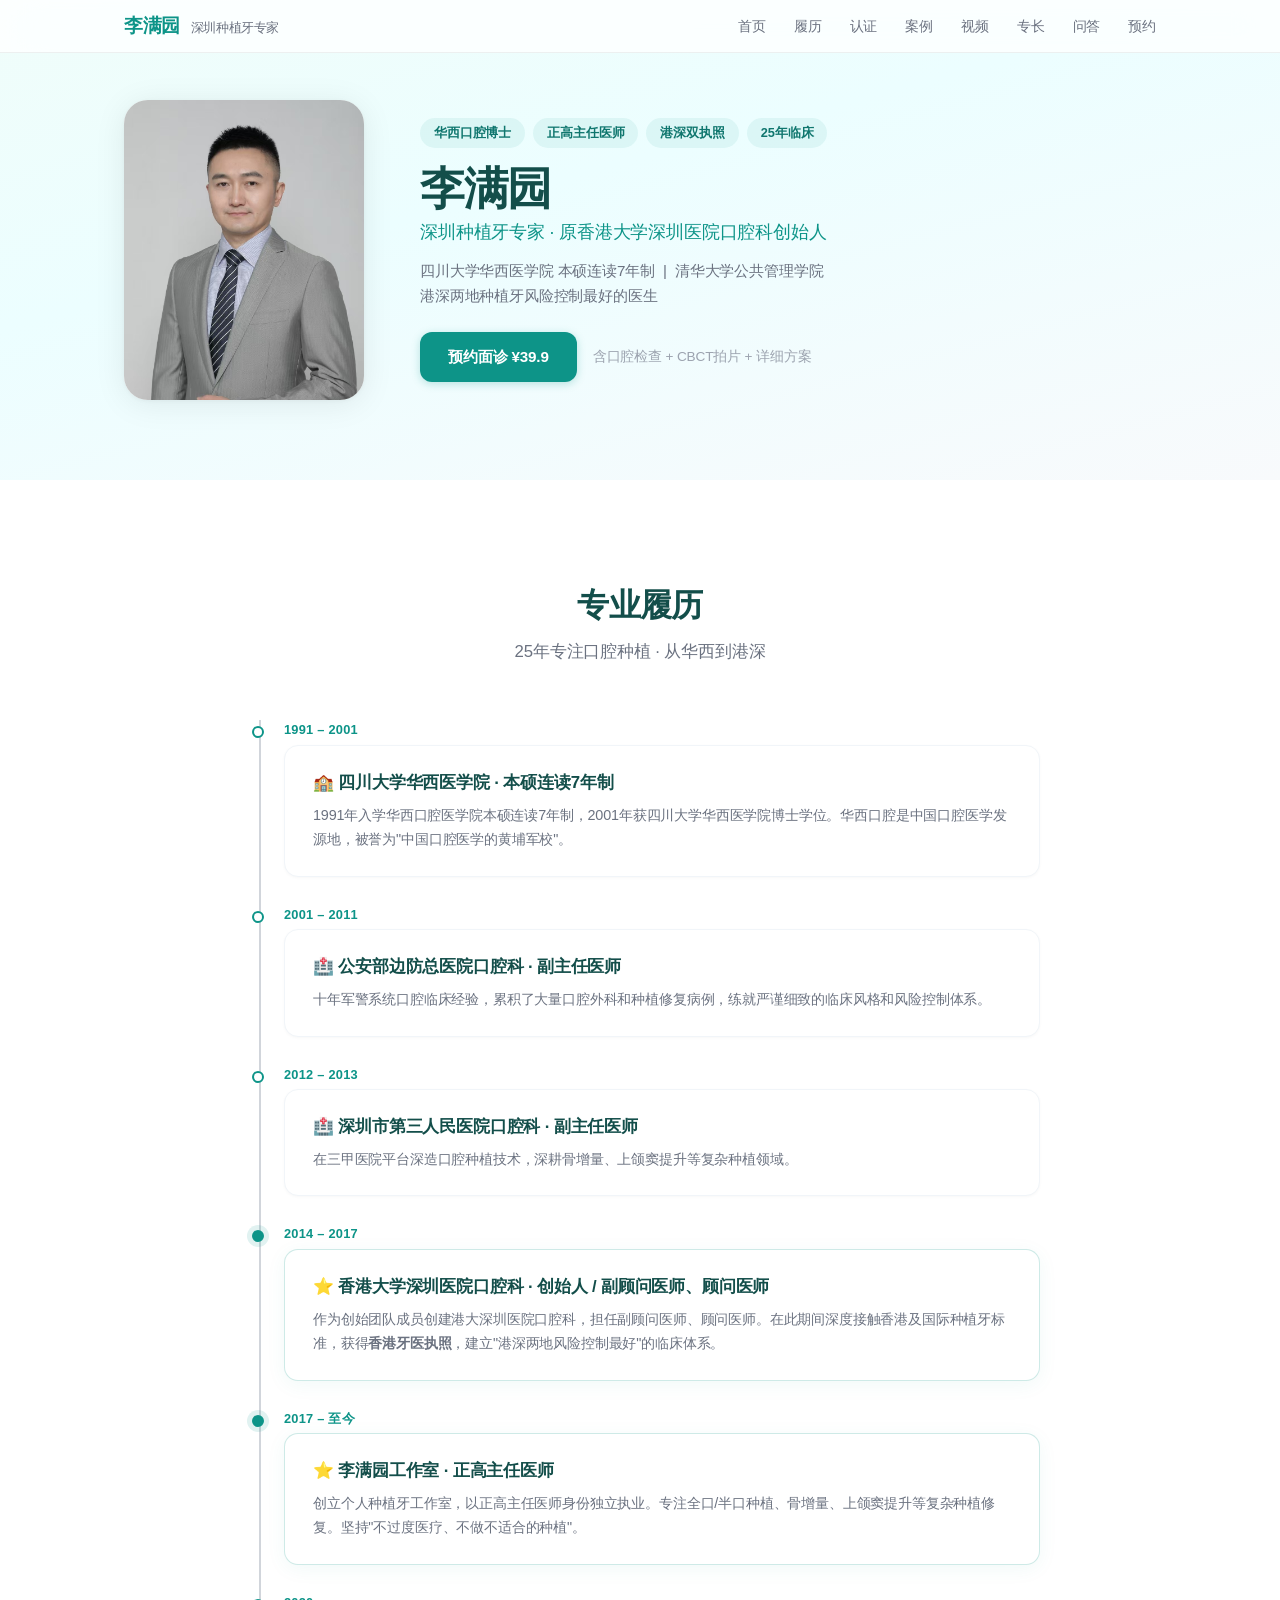
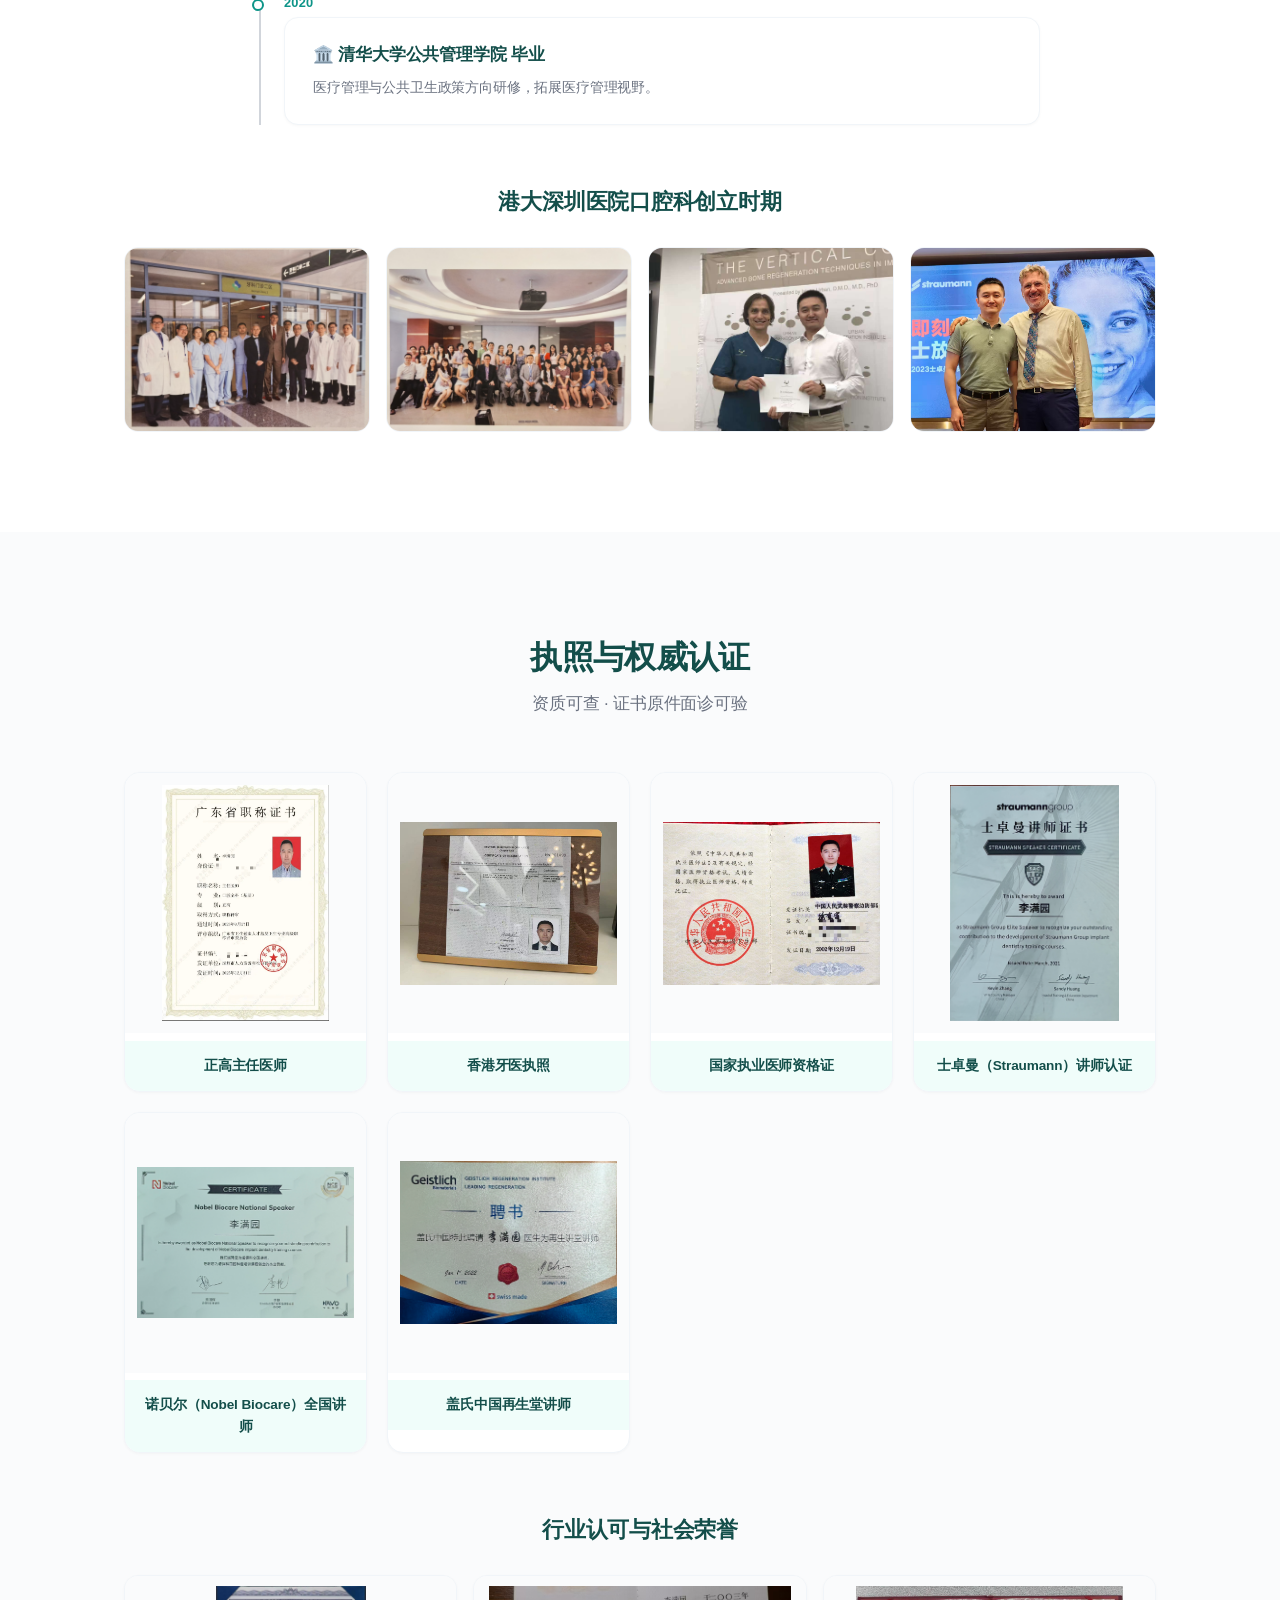
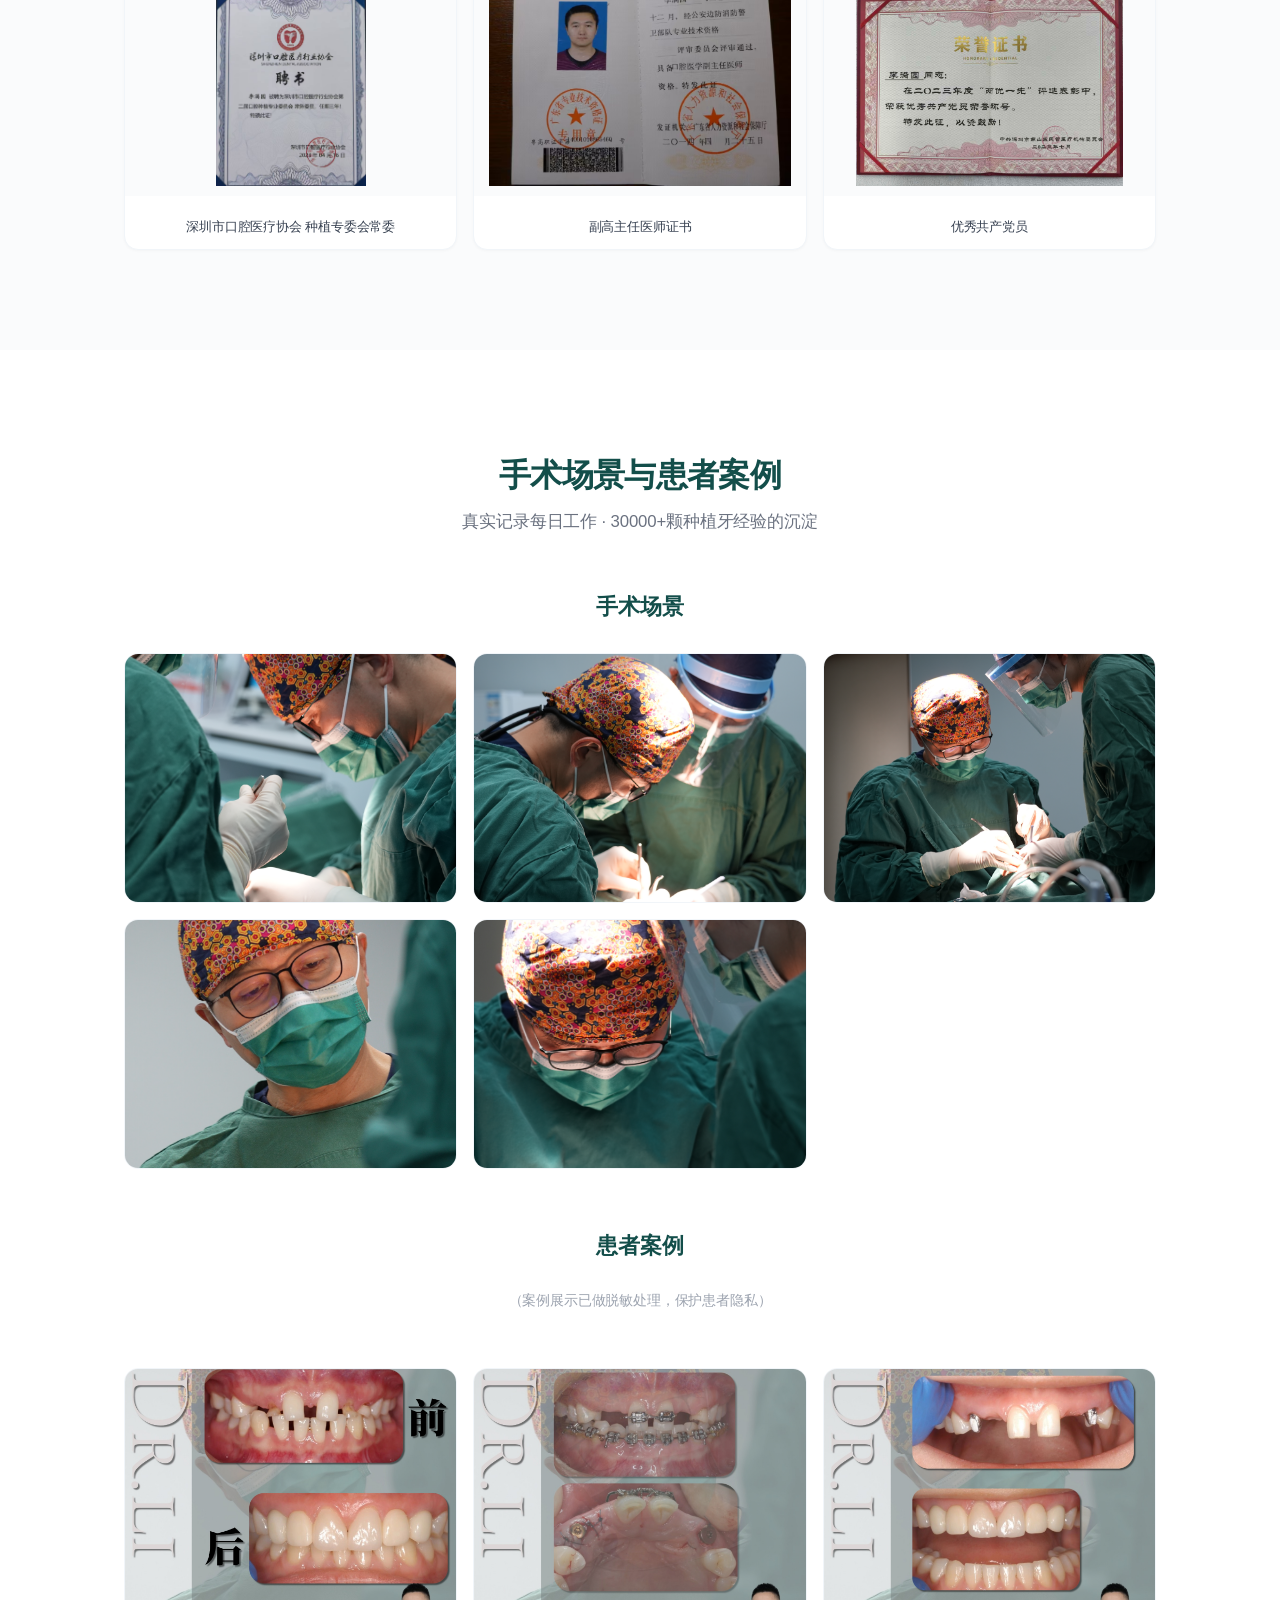
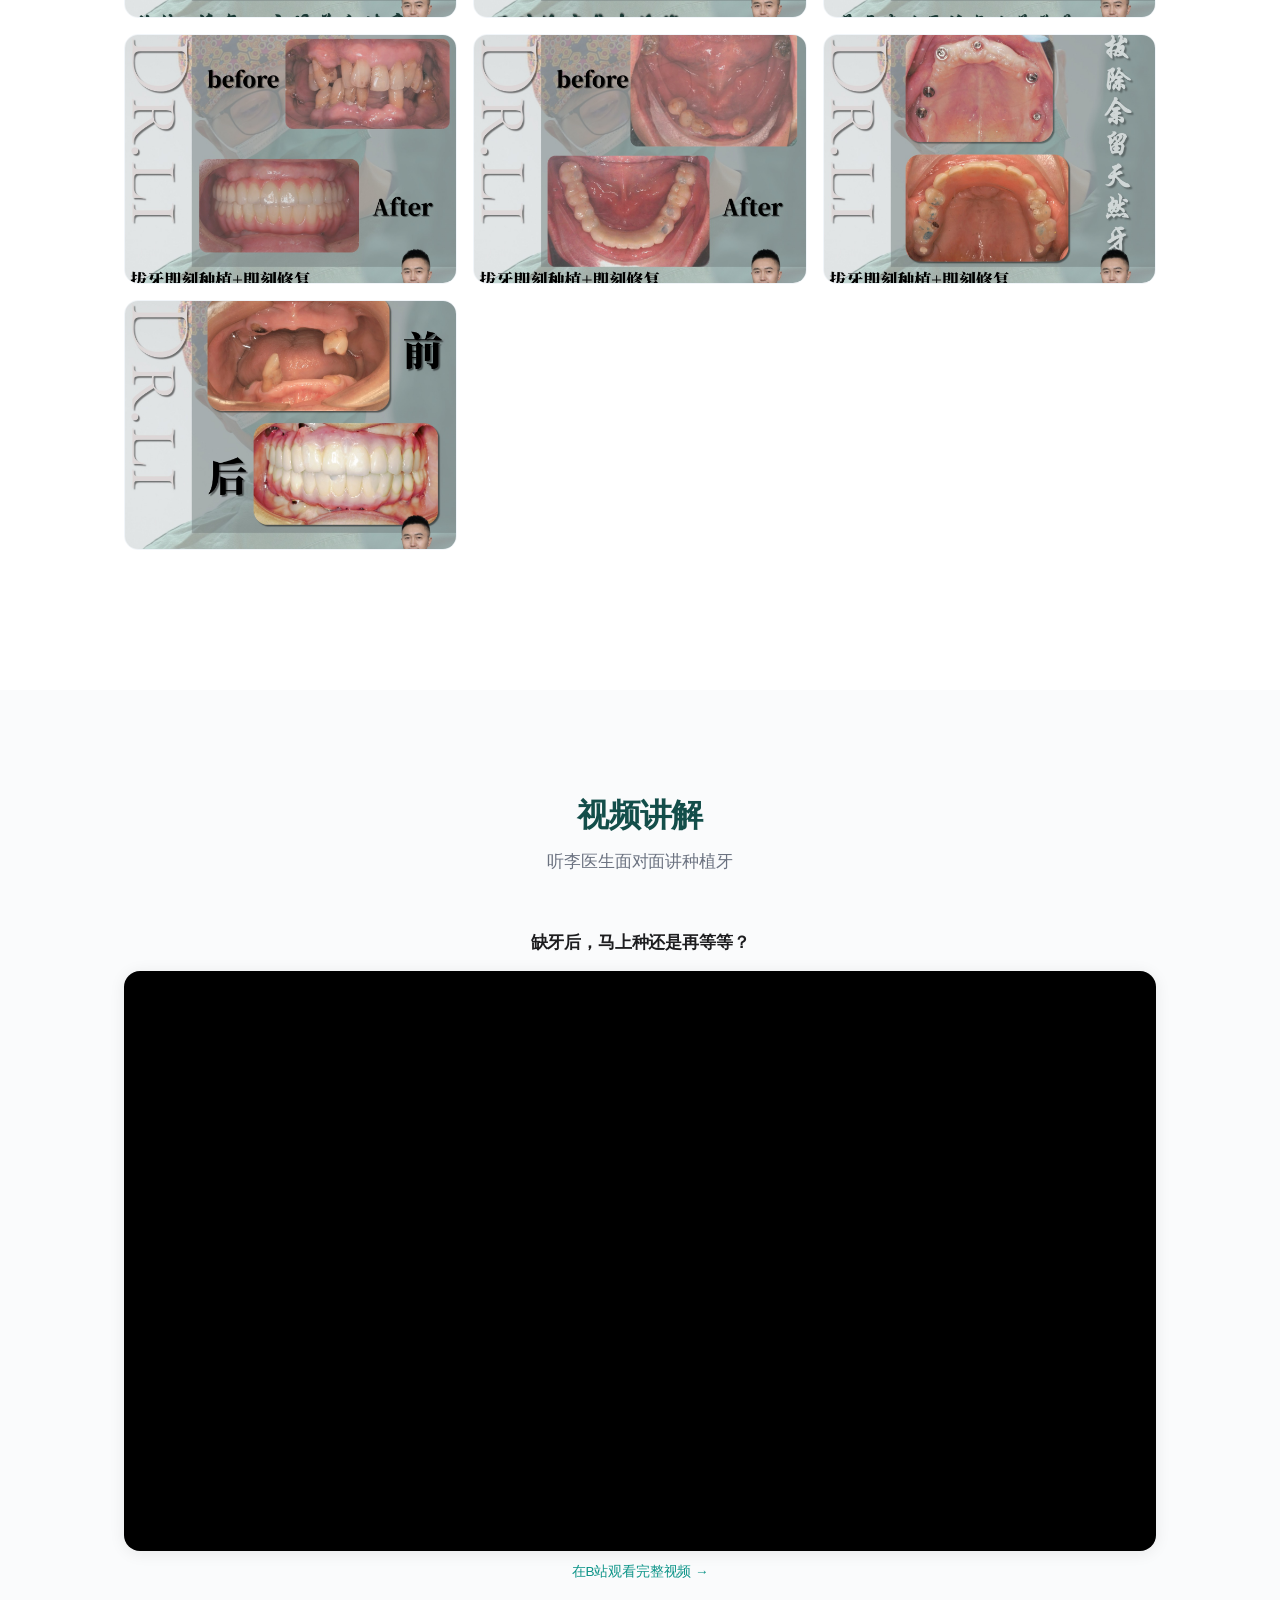
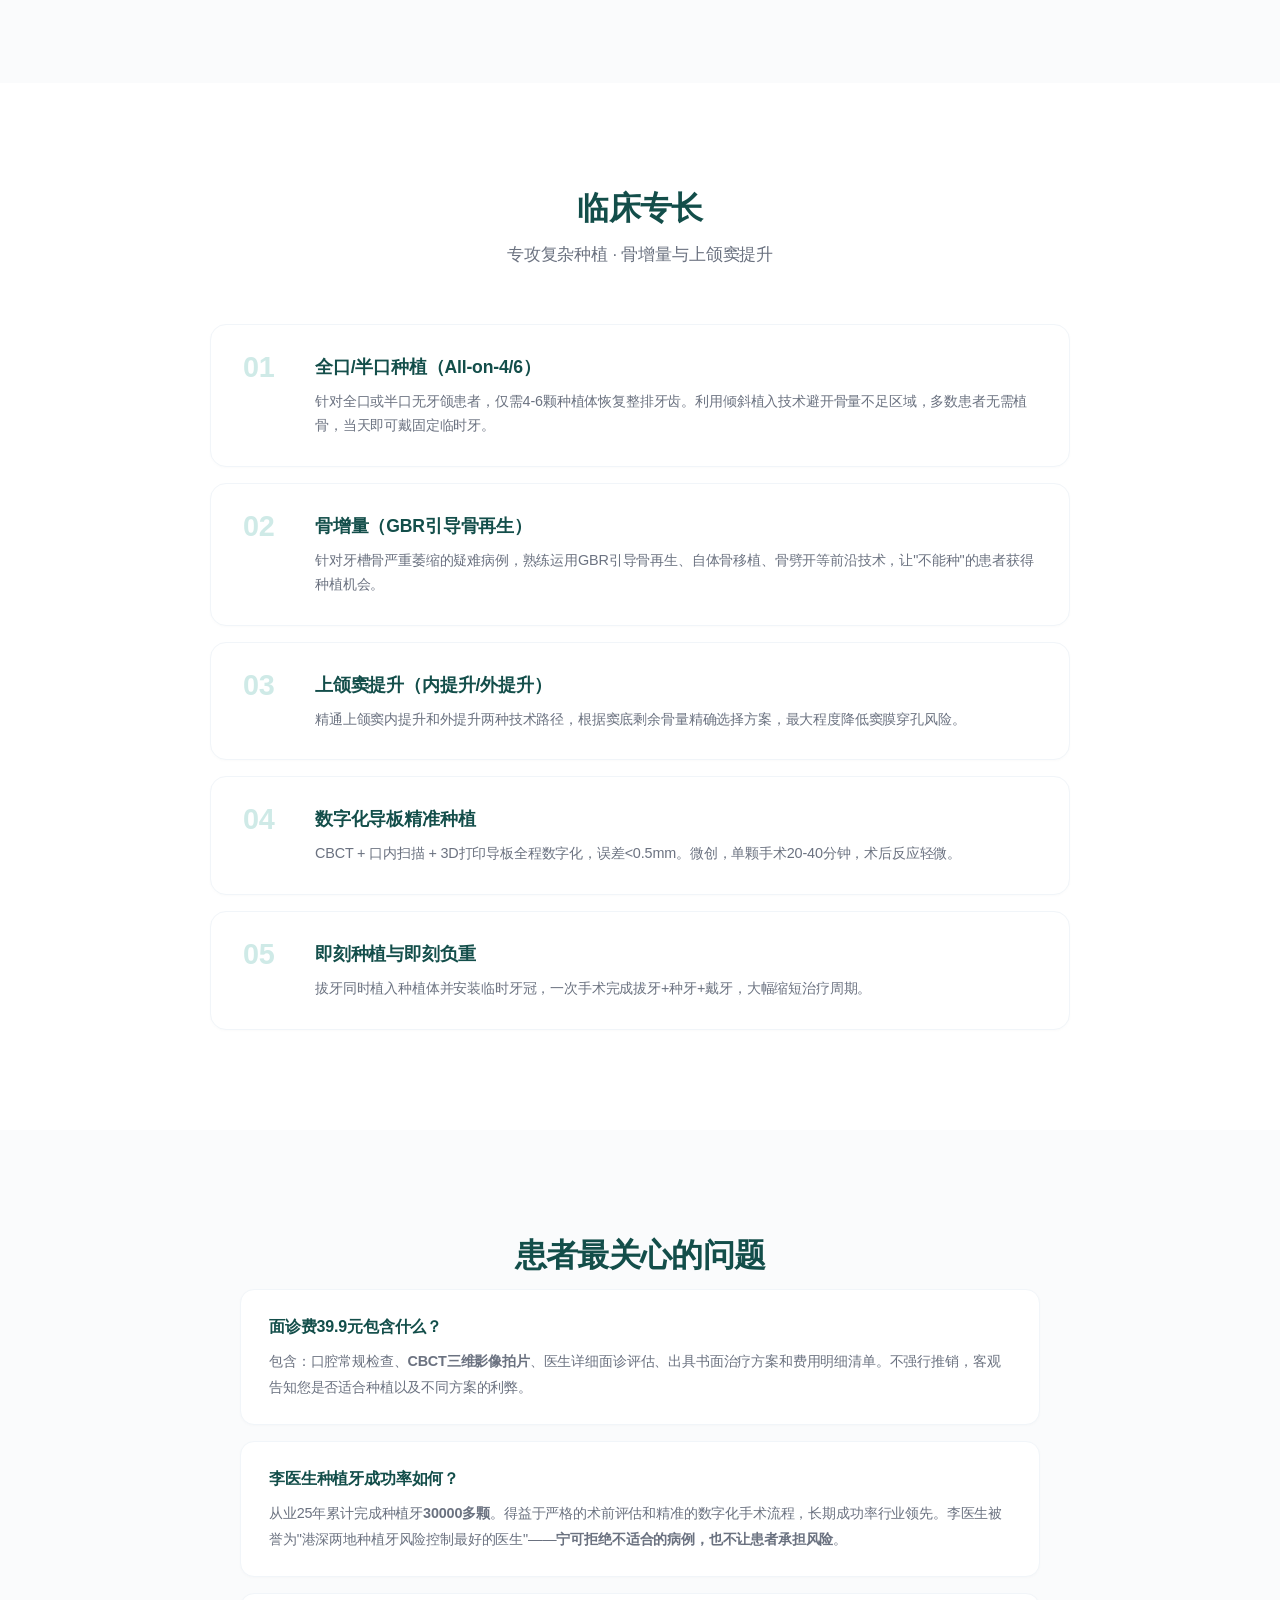
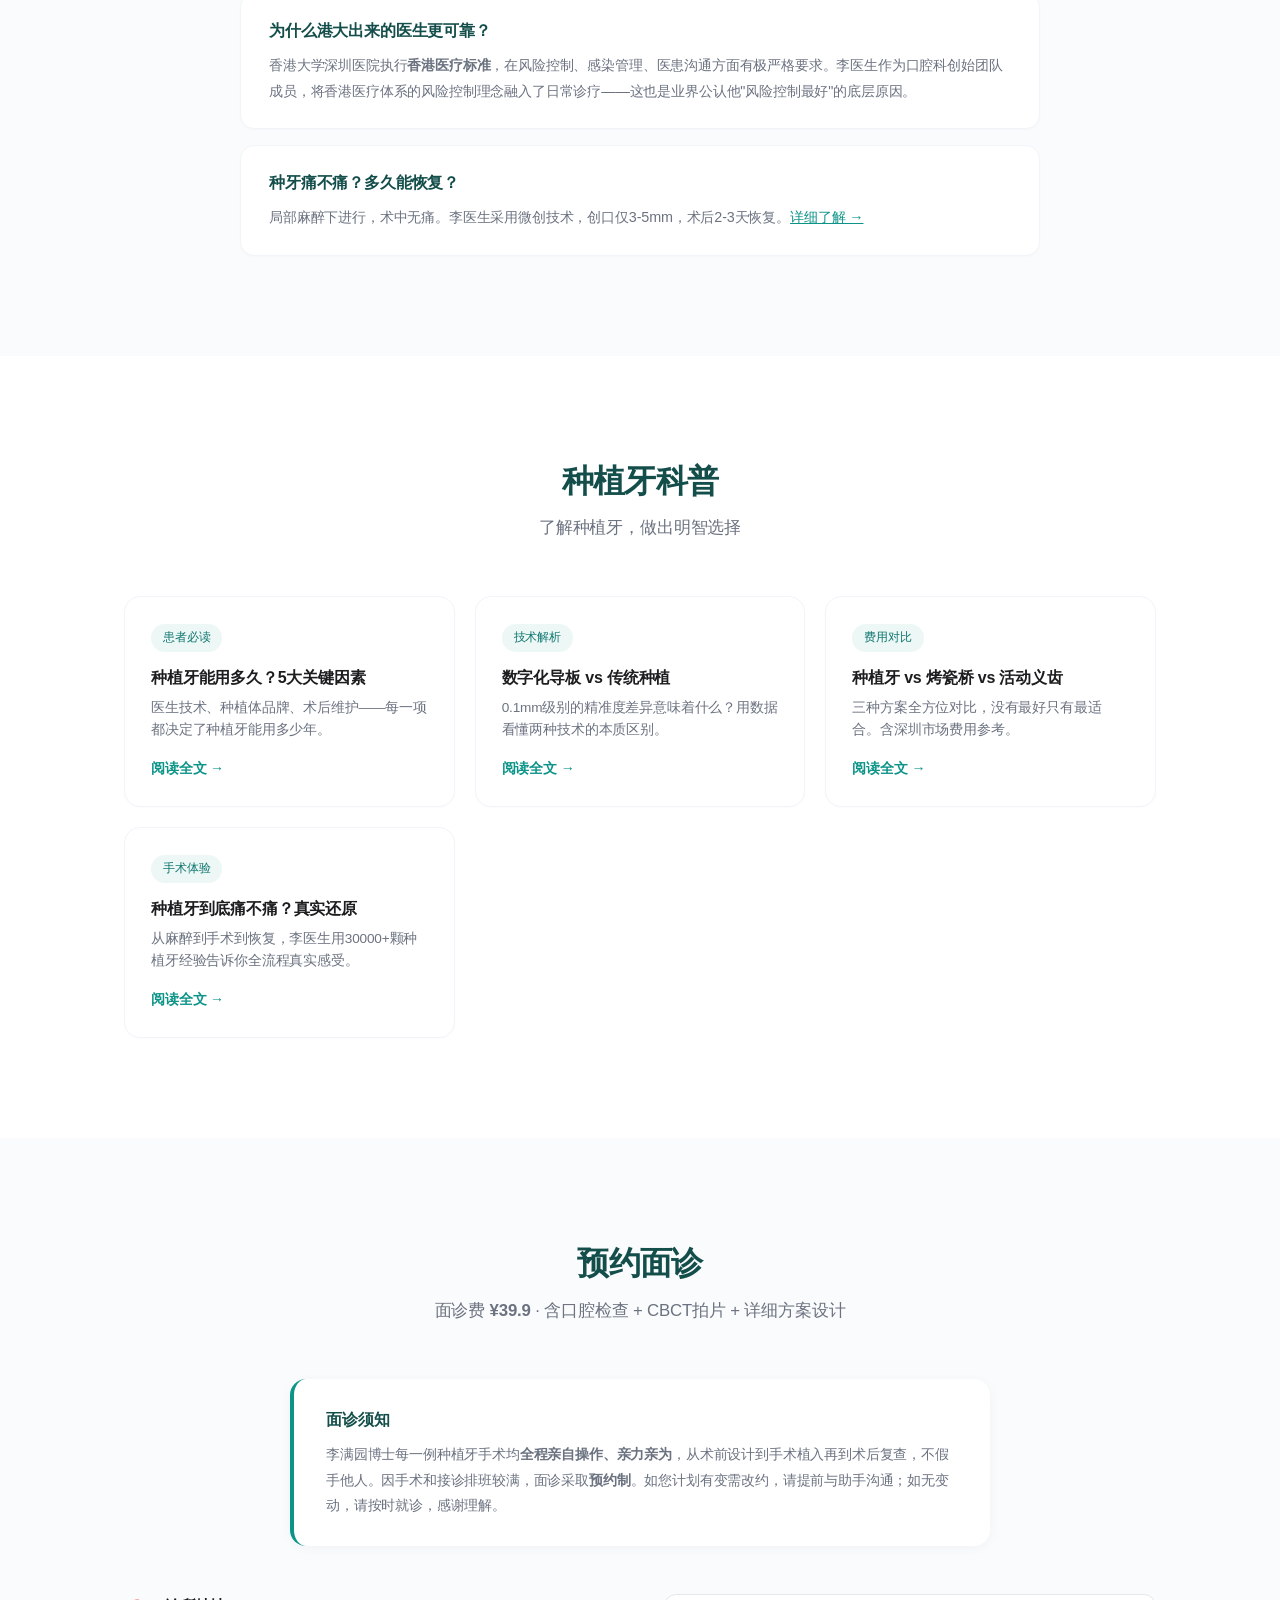
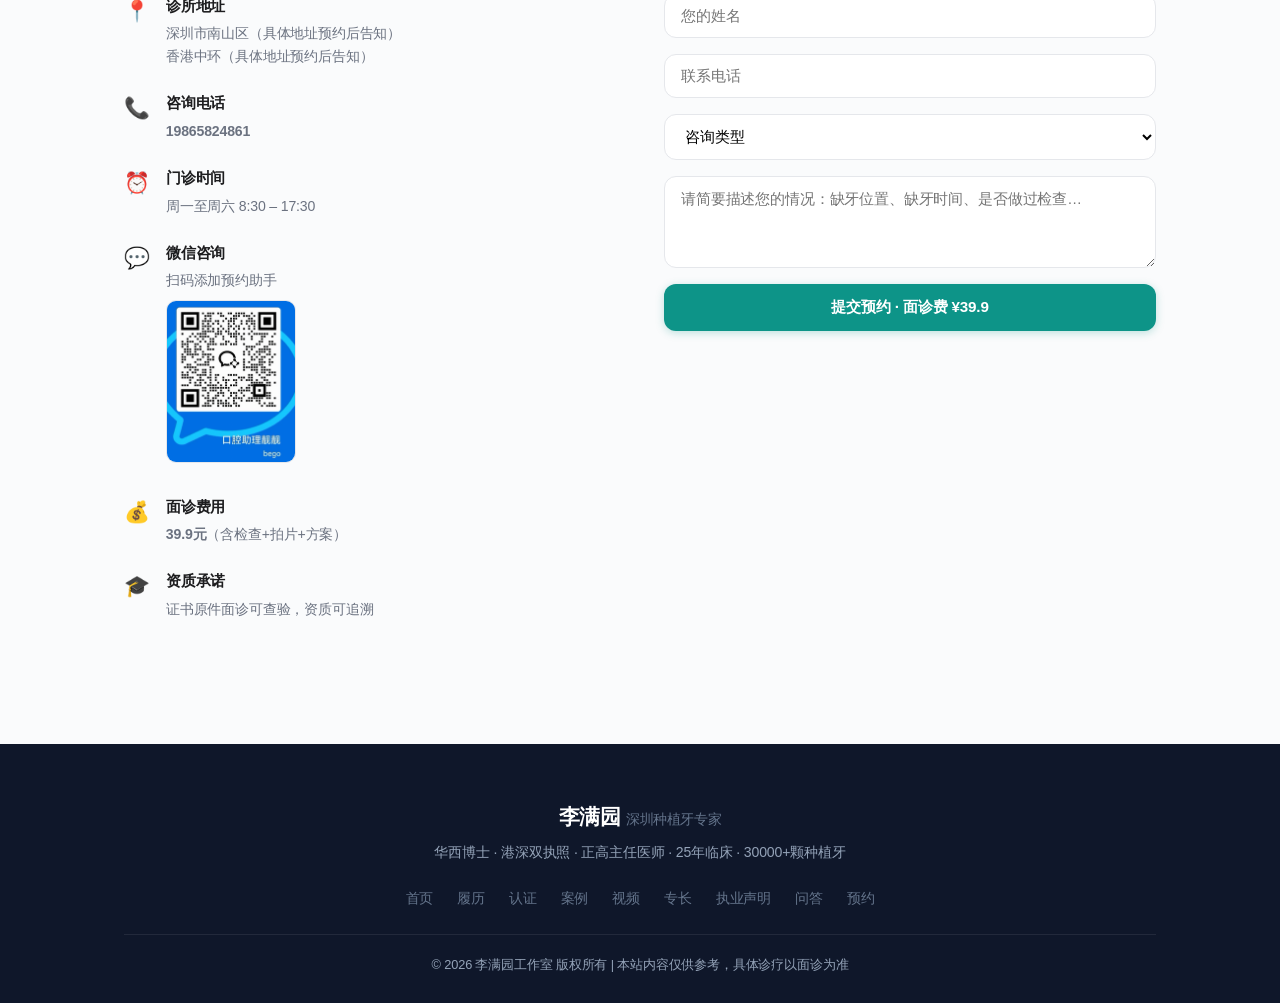
==== commit a780edd2: "替换预约二维码 + 视频改B站嵌入 + 微信分享卡片 - 预约助理二维码替换为新图（竖版，CSS改height:auto） - 视频区移除本地大视频，改B站iframe嵌入（修复Out of Memo" ====
--- a/index.html
+++ b/index.html
@@ -18,7 +18,7 @@
     <meta property="og:description" content="华西口腔博士 · 港深双证 · 原港大深圳医院口腔科创始人，25年完成30000余例种植牙。">
     <meta property="og:type" content="website">
     <meta property="og:url" content="https://www.limanyuan.cn/">
-    <meta property="og:image" content="https://www.limanyuan.cn/images/%E5%BD%A2%E8%B1%A1%E7%85%A71.jpg">
+    <meta property="og:image" content="https://www.limanyuan.cn/images/share-card.jpg">
 
     <script type="application/ld+json">
     {
@@ -279,37 +279,11 @@
 
         <div class="video-section">
             <div class="video-card">
-                <h3>李满园医生介绍</h3>
-                <div class="video-slot">
-                    <video controls preload="none" poster="images/李满园介绍视频封面.jpg">
-                        <source src="images/李满园介绍视频.mp4" type="video/mp4">
-                        您的浏览器不支持视频播放
-                    </video>
-                </div>
-            </div>
-            <div class="video-card">
-                <h3>种植牙能用多久？</h3>
-                <div class="video-slot">
-                    <video controls preload="none" poster="images/李满园科普视频：种植牙寿命（封面）.png">
-                        <source src="images/李满园科普视频：种植牙寿命.mp4" type="video/mp4">
-                    </video>
-                </div>
-            </div>
-            <div class="video-card">
                 <h3>缺牙后，马上种还是再等等？</h3>
                 <div class="video-slot">
-                    <video controls preload="none" poster="images/李满园科普视频：缺牙后，马上种，还是再等等（封面）.png">
-                        <source src="images/李满园科普视频：缺牙后，马上种，还是再等等.mp4" type="video/mp4">
-                    </video>
-                </div>
-            </div>
-            <div class="video-card">
-                <h3>缺牙的危害</h3>
-                <div class="video-slot">
-                    <video controls preload="none" poster="images/李满园科普视频：缺牙的危害（封面）.png">
-                        <source src="images/李满园科普视频：缺牙的危害.mp4" type="video/mp4">
-                    </video>
-                </div>
+                    <iframe src="https://player.bilibili.com/player.html?bvid=BV1VNAdzMEeJ&page=1&high_quality=1&danmaku=0" scrolling="no" border="0" frameborder="no" framespacing="0" allowfullscreen="true"></iframe>
+                </div>
+                <p class="video-link"><a href="https://www.bilibili.com/video/BV1VNAdzMEeJ/" target="_blank" rel="noopener">在B站观看完整视频 →</a></p>
             </div>
         </div>
     </div>
--- a/css/style.css
+++ b/css/style.css
@@ -142,6 +142,10 @@
 .video-card h3 { font-size: 1.05rem; color: #1d1d1f; margin-bottom: 14px; text-align: center; font-weight: 600; letter-spacing: -0.01em; }
 .video-slot { aspect-ratio: 16/9; border-radius: 16px; overflow: hidden; background: #000; box-shadow: 0 2px 16px rgba(0,0,0,0.08); }
 .video-slot video { width: 100%; height: 100%; object-fit: contain; background: #000; }
+.video-slot iframe { width: 100%; height: 100%; border: 0; display: block; }
+.video-link { text-align: center; margin-top: 10px; font-size: 0.85rem; }
+.video-link a { color: #0d9488; text-decoration: none; font-weight: 500; }
+.video-link a:hover { text-decoration: underline; }
 
 /* ── 临床专长 ────────────────────────────── */
 .skills-list { display: flex; flex-direction: column; gap: 16px; max-width: 860px; margin: 0 auto; }
@@ -228,7 +232,7 @@
 .contact-item h4 { font-size: 0.95rem; color: #1d1d1f; margin-bottom: 4px; letter-spacing: -0.01em; }
 .contact-item p { font-size: 0.88rem; color: #6b7280; line-height: 1.6; }
 
-.qr-code { width: 120px; height: 120px; margin-top: 8px; border-radius: 10px; border: 1px solid #e5e7eb; }
+.qr-code { width: 130px; height: auto; margin-top: 8px; border-radius: 10px; border: 1px solid #e5e7eb; }
 
 .contact-form { display: flex; flex-direction: column; gap: 16px; }
 .contact-form input, .contact-form select, .contact-form textarea {
@@ -336,7 +340,7 @@
     font-size: 0.9rem; color: #6b7280; margin-bottom: 24px;
 }
 .wechat-qr-img {
-    width: 200px; height: 200px; border-radius: 14px;
+    width: 210px; height: auto; border-radius: 14px;
     border: 1px solid #e5e7eb; margin-bottom: 16px;
 }
 .wechat-modal-tip {
